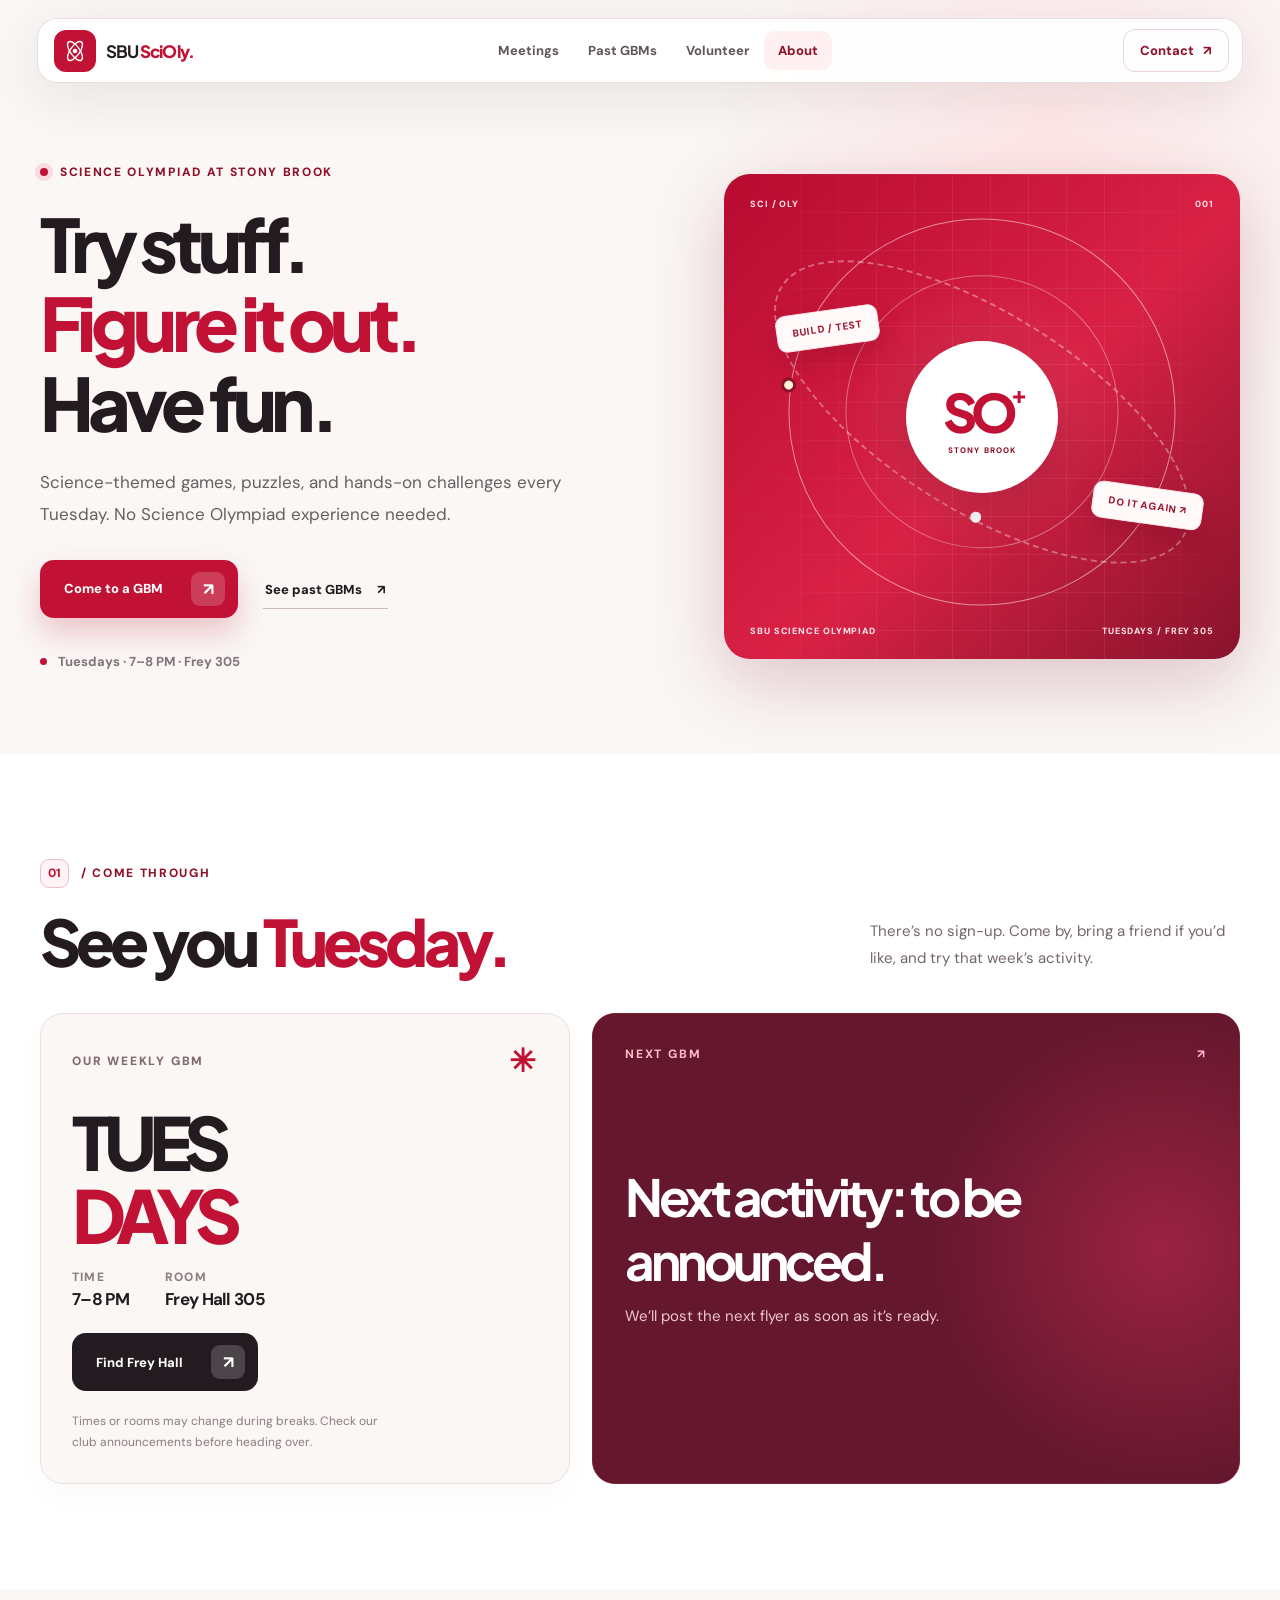
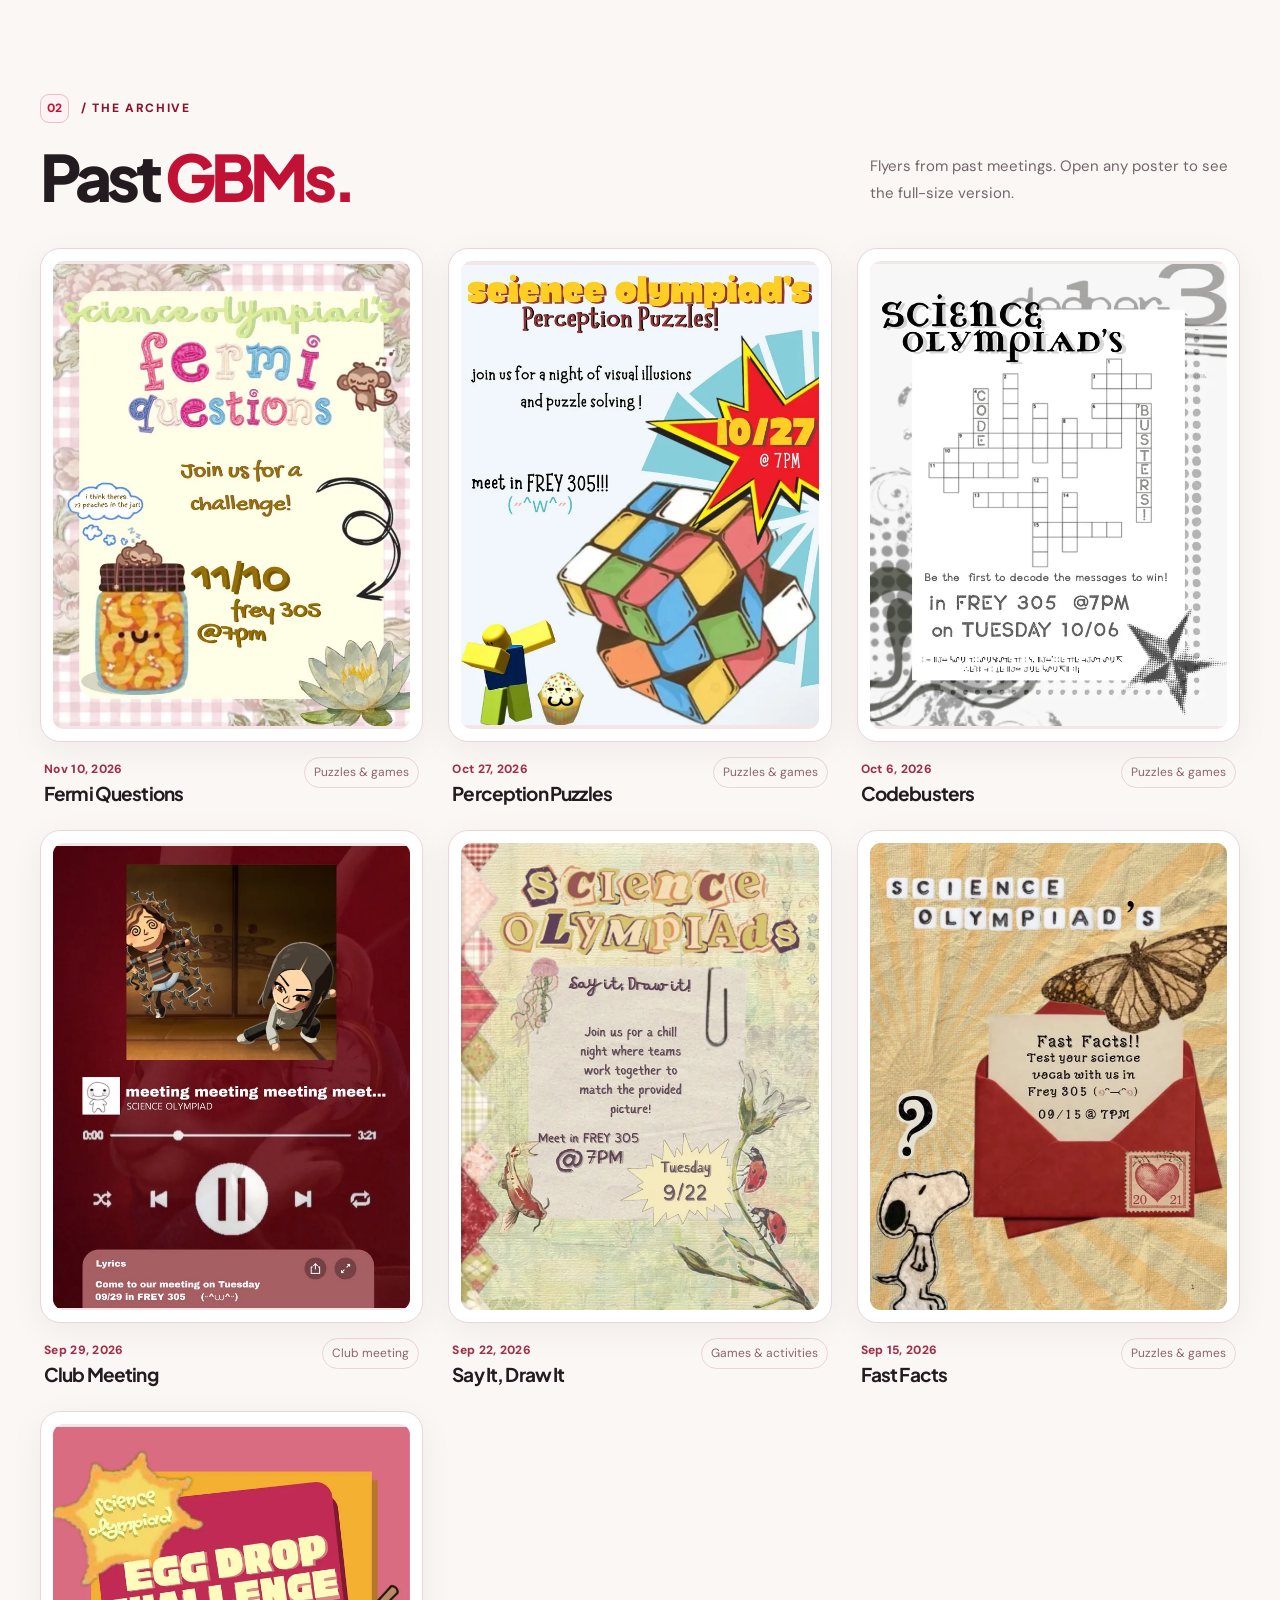
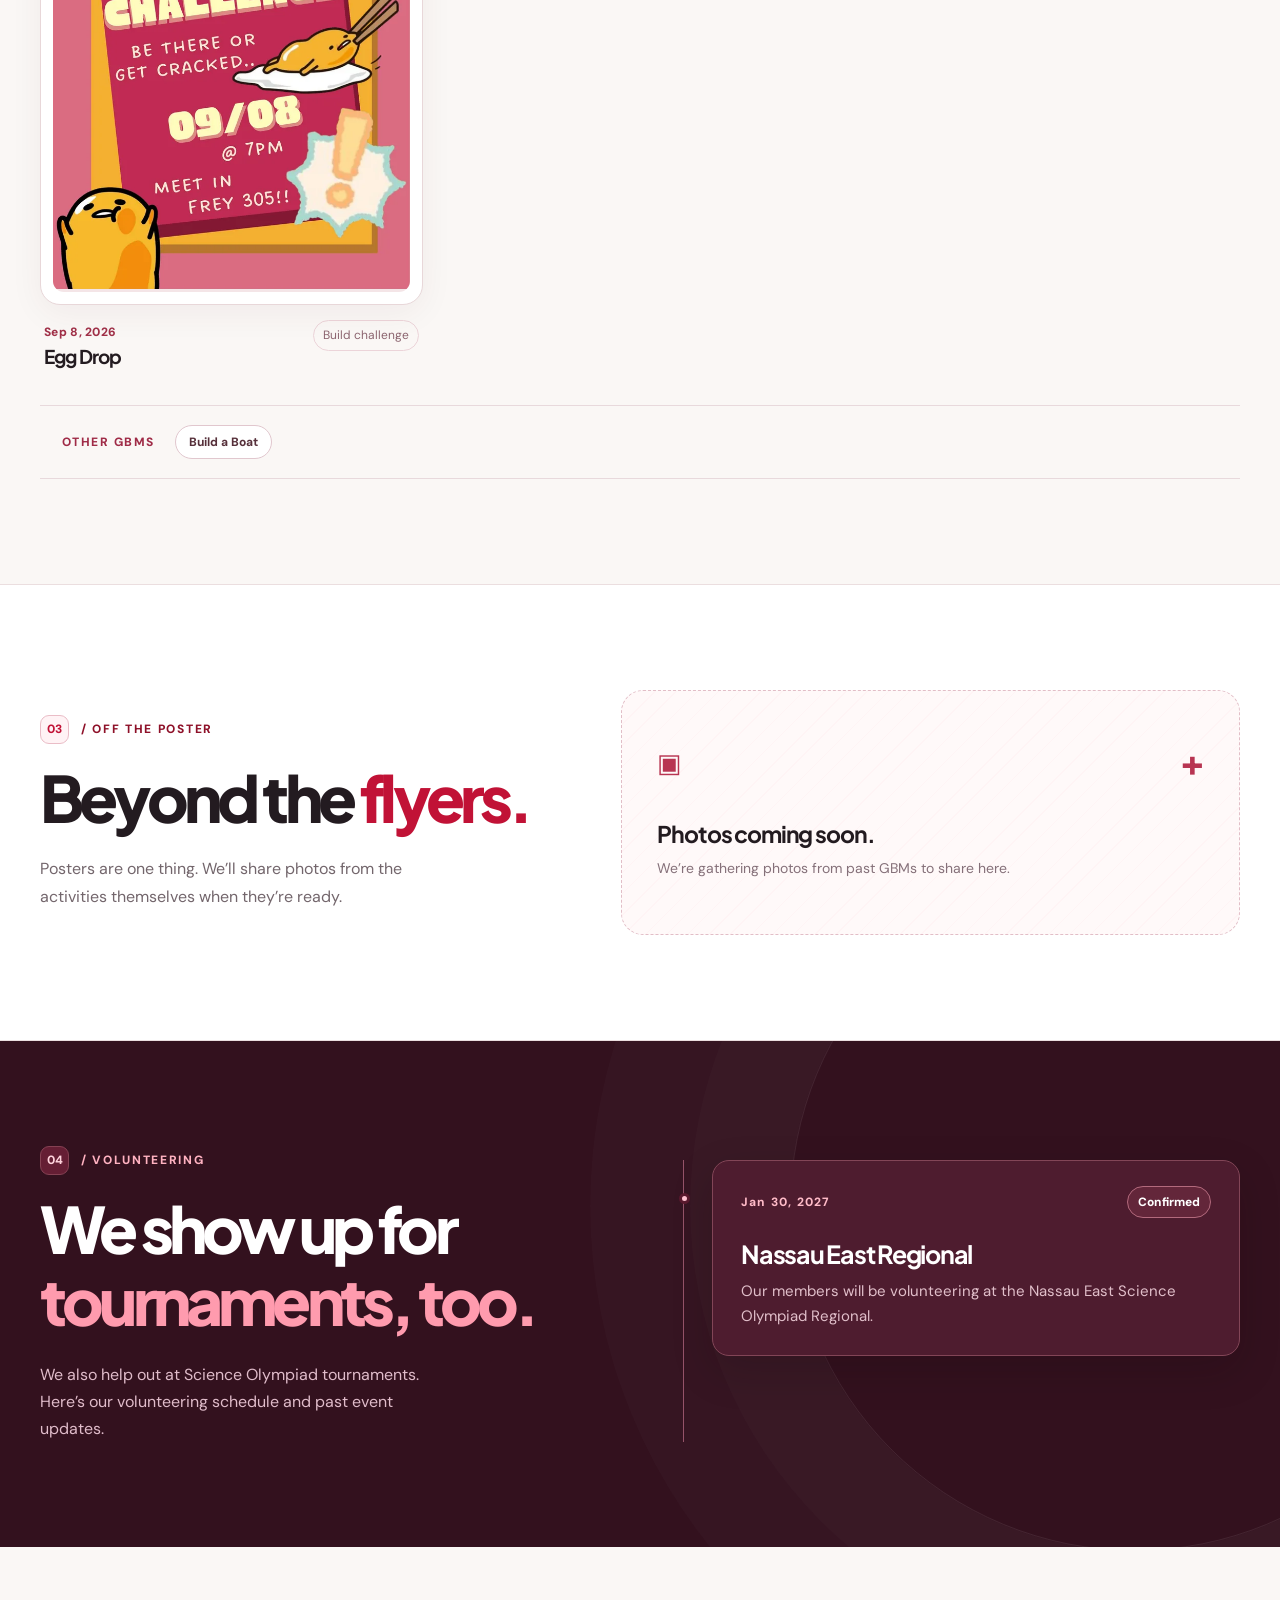
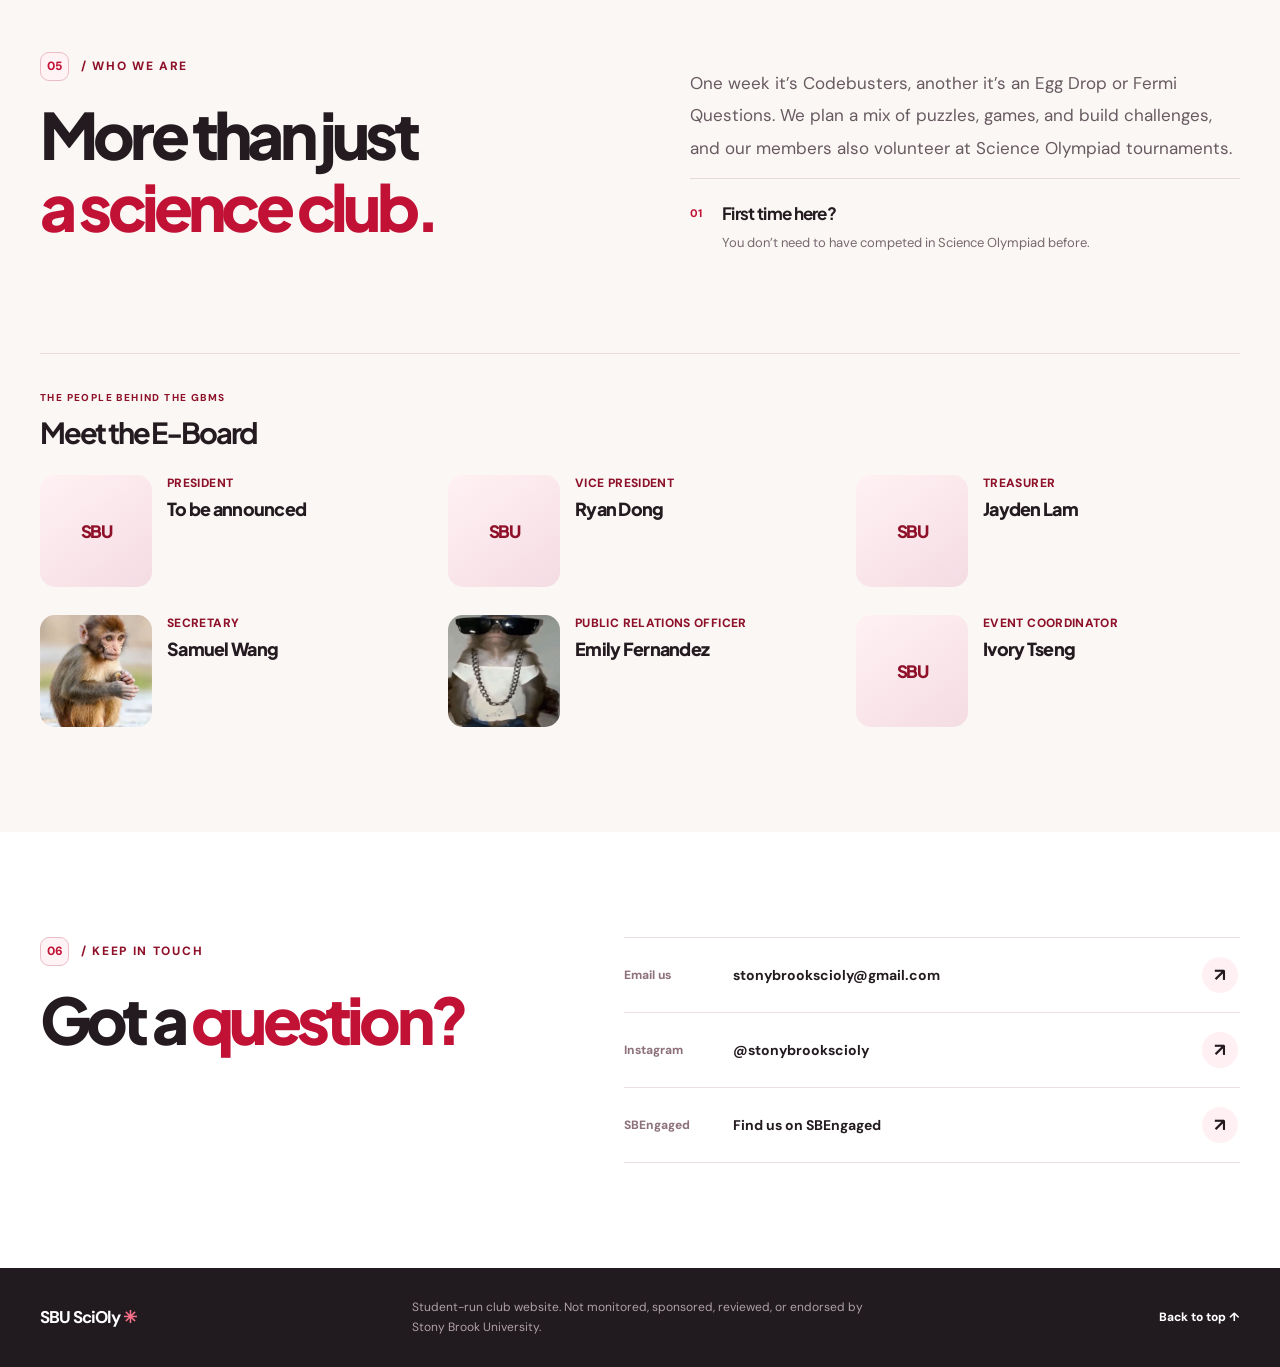
==== index.html @ e6e88574 "Improve SEO and clean up repository" ====
<!DOCTYPE html>

<html lang="en">
<head>
<meta charset="utf-8"/>
<meta content="width=device-width, initial-scale=1" name="viewport"/>
<meta content="#c11236" name="theme-color"/>
<meta content="SBU SciOly is a student-run science club at Stony Brook University. GBMs every Tuesday, 7–8 PM in Frey Hall 305. Just show up." name="description"/>
<title>SBU SciOly | Science Olympiad at Stony Brook</title>
<link rel="canonical" href="https://sbuscioly.club/">
<meta content="website" property="og:type"/>
<meta content="SBU SciOly" property="og:site_name"/>
<meta content="SBU SciOly | Science Olympiad at Stony Brook" property="og:title"/>
<meta content="Science-themed GBMs every Tuesday, 7–8 PM in Frey Hall 305. No sign-up needed—just stop by." property="og:description"/>
<meta content="http://sbuscioly.club/" property="og:url"/>
<meta content="http://sbuscioly.club/assets/social-preview.png" property="og:image"/>
<meta content="1200" property="og:image:width"/>
<meta content="630" property="og:image:height"/>
<meta content="SBU SciOly: Tuesdays, 7–8 PM, Frey Hall 305" property="og:image:alt"/>
<meta content="summary_large_image" name="twitter:card"/>
<meta content="SBU SciOly | Stony Brook Science Olympiad" name="twitter:title"/>
<meta content="GBMs every Tuesday, 7–8 PM in Frey Hall 305." name="twitter:description"/>
<meta content="https://sbuscioly.club/assets/social-preview.png" name="twitter:image"/>
<link href="./assets/favicon.svg" rel="icon" type="image/svg+xml"/>
<link href="./assets/favicon-32.png" rel="icon" sizes="32x32" type="image/png"/>
<link href="./assets/apple-touch-icon.png" rel="apple-touch-icon"/>
<link href="https://fonts.googleapis.com" rel="preconnect"/>
<link crossorigin="" href="https://fonts.gstatic.com" rel="preconnect"/>
<link href="https://fonts.googleapis.com/css2?family=DM+Sans:wght@400;500;600;700;800&amp;family=Plus+Jakarta+Sans:wght@400;500;600;700;800&amp;display=swap" rel="stylesheet"/>
<link href="./styles.css" rel="stylesheet"/>
<script defer="" src="./data/site.js"></script>
<script defer="" src="./data/events.js"></script>
<script defer="" src="./data/volunteering.js"></script>
<script defer="" src="./data/officers.js"></script>
<script defer="" src="./data/photos.js"></script>
<script defer="" src="./script.js"></script>
</head>
<body>
<a class="skip-link" href="#main">Skip to content</a>
<div aria-hidden="true" class="scroll-progress" id="scrollProgress"></div>
<header class="nav-shell" id="siteHeader">
<a aria-label="SBU SciOly, back to top" class="brand" href="#top">
<span aria-hidden="true" class="brand-mark"><svg fill="none" viewbox="0 0 48 48"><ellipse cx="24" cy="24" rx="19" ry="8.1" stroke="currentColor" stroke-width="2.3" transform="rotate(55 24 24)"></ellipse><ellipse cx="24" cy="24" rx="19" ry="8.1" stroke="currentColor" stroke-width="2.3" transform="rotate(-55 24 24)"></ellipse><circle cx="24" cy="24" fill="currentColor" r="4"></circle></svg></span>
<span class="brand-name">SBU <strong>SciOly.</strong></span>
</a>
<nav aria-label="Main navigation" class="nav-links">
<a data-nav="meet" href="#meet">Meetings</a>
<a data-nav="posters" href="#posters">Past GBMs</a>
<a data-nav="volunteer" href="#volunteer">Volunteer</a>
<a data-nav="about" href="#about">About</a>
</nav>
<a class="nav-contact" href="#contact">Contact <span aria-hidden="true">↗</span></a>
<button aria-controls="mobileNav" aria-expanded="false" aria-label="Open navigation" class="mobile-toggle" id="mobileToggle" type="button"><span></span><span></span></button>
</header>
<nav aria-label="Mobile navigation" class="mobile-nav" hidden="" id="mobileNav">
<a href="#meet">Meetings</a><a href="#posters">Past GBMs</a><a href="#volunteer">Volunteer</a><a href="#about">About</a><a href="#contact">Contact</a>
</nav>
<main id="main">
<section class="hero" id="top">
<div class="container hero-grid">
<div class="hero-copy" data-reveal="">
<div class="eyebrow"><span aria-hidden="true" class="status-pip"></span> SCIENCE OLYMPIAD AT STONY BROOK</div>
<h1>Try stuff.<br/><span>Figure it out.</span><br/>Have fun.</h1>
<p class="hero-lede">Science-themed games, puzzles, and hands-on challenges every Tuesday. No Science Olympiad experience needed.</p>
<div class="hero-actions">
<a class="button button-primary" href="#meet"><span>Come to a GBM</span><span aria-hidden="true" class="button-icon">↗</span></a>
<a class="text-link" href="#posters">See past GBMs <span aria-hidden="true">↗</span></a>
</div>
<div class="hero-meta"><span aria-hidden="true" class="meta-dot"></span> Tuesdays · 7–8 PM · Frey 305</div>
</div>
<div aria-hidden="true" class="hero-art" id="heroArt">
<div class="art-grid"></div><span class="art-corner art-corner-top">SCI / OLY <b>001</b></span>
<div class="orbital orbital-a"></div><div class="orbital orbital-b"></div><div class="orbital orbital-c"></div>
<div class="art-core"><span>SO<span class="art-core-plus">+</span></span><small>STONY BROOK</small></div>
<span class="art-float art-float-a">BUILD / TEST</span><span class="art-float art-float-b">DO IT AGAIN ↗</span>
<span class="art-corner art-corner-bottom">SBU SCIENCE OLYMPIAD <b>TUESDAYS / FREY 305</b></span>
</div>
</div>
</section>
<section class="meeting-section section" id="meet">
<div class="container">
<div class="section-heading split-heading" data-reveal="">
<div><p class="kicker"><span>01</span> / COME THROUGH</p><h2>See you <em>Tuesday.</em></h2></div>
<p>There’s no sign-up. Come by, bring a friend if you’d like, and try that week’s activity.</p>
</div>
<div class="meeting-grid">
<div class="weekly-card spotlight" data-reveal="">
<div class="card-topline"><span>OUR WEEKLY GBM</span><span aria-hidden="true" class="asterisk">✳</span></div>
<div class="weekly-big">TUES<span>DAYS</span></div>
<div class="weekly-details"><div><small>TIME</small><strong>7–8 PM</strong></div><div><small>ROOM</small><strong>Frey Hall 305</strong></div></div>
<a class="button button-dark" href="https://www.google.com/maps/search/?api=1&amp;query=Frey+Hall+Stony+Brook+University" rel="noopener noreferrer" target="_blank">Find Frey Hall <span aria-hidden="true" class="button-icon">↗</span></a>
<p class="micro-note">Times or rooms may change during breaks. Check our club announcements before heading over.</p>
</div>
<div aria-live="polite" class="next-event spotlight" data-reveal="" id="nextEvent">
<div class="next-pending"><div class="card-topline"><span>NEXT GBM</span><span>↗</span></div><h3>Details coming soon.</h3><p>We meet Tuesdays, 7–8 PM in Frey 305. Watch for the next activity announcement.</p></div>
</div>
</div>
</div>
</section>
<section class="gallery-section section" id="posters">
<div class="container">
<div class="section-heading split-heading" data-reveal="">
<div><p class="kicker"><span>02</span> / THE ARCHIVE</p><h2>Past <em>GBMs.</em></h2></div>
<p>Flyers from past meetings. Open any poster to see the full-size version.</p>
</div>
<div aria-live="polite" class="poster-grid" id="galleryGrid"></div>
<div class="other-events" data-reveal="" id="otherEvents"></div>
</div>
</section>
<section class="photos-section section" id="photos">
<div class="container photo-grid">
<div data-reveal=""><p class="kicker"><span>03</span> / OFF THE POSTER</p><h2>Beyond the <em>flyers.</em></h2><p class="sub-copy">Posters are one thing. We’ll share photos from the activities themselves when they’re ready.</p></div>
<div class="photo-preview" data-reveal="" id="photoHighlights"><div class="photo-decor"><span>▣</span><span class="photo-cross">+</span></div><strong>Photos coming soon.</strong><p>We’re gathering photos from past GBMs to share here.</p></div>
</div>
</section>
<section class="volunteer-section section" id="volunteer">
<div class="container volunteer-layout">
<div data-reveal=""><p class="kicker kicker-light"><span>04</span> / VOLUNTEERING</p><h2>We show up for<br/><em>tournaments, too.</em></h2><p class="volunteer-copy">We also help out at Science Olympiad tournaments. Here’s our volunteering schedule and past event updates.</p></div>
<div class="volunteer-timeline" data-reveal="" id="volunteerTimeline"></div>
</div>
</section>
<section class="about-section section" id="about">
<div class="container about-layout">
<div data-reveal=""><p class="kicker"><span>05</span> / WHO WE ARE</p><h2>More than just<br/><em>a science club.</em></h2></div>
<div class="about-body" data-reveal="">
<p>One week it’s Codebusters, another it’s an Egg Drop or Fermi Questions. We plan a mix of puzzles, games, and build challenges, and our members also volunteer at Science Olympiad tournaments.</p>
<div class="about-detail"><span>01</span><div><strong>First time here?</strong><p>You don’t need to have competed in Science Olympiad before.</p></div></div>

</div>
</div>
<div class="container eboard-wrap" data-reveal="">
<div class="eboard-head"><div><p class="kicker">THE PEOPLE BEHIND THE GBMS</p><h3>Meet the E-Board</h3></div><span class="coming-pill">Coming soon</span></div>
<div class="officer-grid" id="officerGrid"><div class="eboard-empty"><span aria-hidden="true">✳</span><p>We'll add our current officers here when details are ready.</p></div></div>
</div>
</section>
<section class="contact-section section" id="contact">
<div class="container contact-layout">
<div data-reveal=""><p class="kicker"><span>06</span> / KEEP IN TOUCH</p><h2>Got a <em>question?</em></h2></div>
<div class="contact-links" data-reveal="">
<a class="contact-link" href="mailto:stonybrookscioly@gmail.com"><span>Email us</span><strong>stonybrookscioly@gmail.com</strong><b aria-hidden="true">↗</b></a>
<a class="contact-link" href="https://www.instagram.com/stonybrookscioly/" rel="noopener noreferrer" target="_blank"><span>Instagram</span><strong>@stonybrookscioly</strong><b aria-hidden="true">↗</b></a>
<a class="contact-link" href="https://sbengaged.stonybrook.edu/club_signup" id="sbengagedLink" rel="noopener noreferrer" target="_blank"><span>SBEngaged</span><strong id="sbengagedLabel">Browse the campus club directory</strong><b aria-hidden="true">↗</b></a>
</div>
</div>
</section>
</main>
<footer class="footer"><div class="container footer-inner"><strong>SBU SciOly <span aria-hidden="true">✳</span></strong><p>Student-run club website. Not monitored, sponsored, reviewed, or endorsed by Stony Brook University.</p><a href="#top">Back to top ↑</a></div></footer>
<dialog aria-label="Full-size GBM poster" class="poster-dialog" id="posterDialog">
<div class="dialog-bar"><div><span>GBM POSTER</span><h3 id="dialogTitle"></h3><small id="dialogDate"></small></div><button aria-label="Close poster" class="dialog-close" id="dialogClose" type="button">✕</button></div>
<div class="dialog-image-wrap"><img alt="" id="dialogImage"/></div>
<div class="dialog-bottom"><span id="dialogIndex"></span><div><button id="dialogPrev" type="button">← Prev</button><button id="dialogNext" type="button">Next →</button></div></div>
</dialog>
</body>
</html>
---- styles.css ----
:root {
  --red: #c11236;
  --red-dark: #8e1129;
  --red-faint: #fff0f1;
  --ink: #231b20;
  --muted: #73666c;
  --paper: #faf7f5;
  --surface: #fff;
  --line: #ebdedf;
  --shadow: 0 25px 80px rgba(70,17,31,.095);
  --ease: cubic-bezier(.22,.7,.2,1);
}

*,*::before,*::after {
  box-sizing: border-box;
}

html {
  scroll-behavior: smooth;
  scroll-padding-top: 110px;
}

body {
  margin: 0;
  color: var(--ink);
  background: var(--paper);
  font-family: "DM Sans",Arial,sans-serif;
  -webkit-font-smoothing: antialiased;
}

body.locked {
  overflow: hidden;
}

a {
  color: inherit;
  text-decoration: none;
}

button {
  font: inherit;
  cursor: pointer;
}

button:disabled {
  cursor: default;
  opacity: .4;
}

img {
  max-width: 100%;
  display: block;
}

svg {
  display: block;
  width: 100%;
  height: 100%;
}

p,h1,h2,h3 {
  margin: 0;
}

p {
  line-height: 1.7;
}

a:focus-visible,button:focus-visible {
  outline: 3px solid #b41439;
  outline-offset: 4px;
}

::selection {
  background: #ffd8df;
  color: #741027;
}

.container {
  width: min(1200px,calc(100% - 68px));
  margin: 0 auto;
}

.section {
  padding: 105px 0;
}

.skip-link {
  position: fixed;
  z-index: 1000;
  top: -80px;
  left: 20px;
  background: #fff;
  border: 2px solid var(--red);
  padding: 10px 16px;
}

.skip-link:focus {
  top: 8px;
}

.scroll-progress {
  position: fixed;
  z-index: 300;
  top: 0;
  left: 0;
  height: 3px;
  background: var(--red);
  width: 0;
  pointer-events: none;
}

/* Floating navigation: adapted to a small static site from the floating-dock pattern. */

.nav-shell {
  position: fixed;
  z-index: 100;
  top: 18px;
  left: 50%;
  transform: translateX(-50%);
  width: min(1206px,calc(100% - 38px));
  display: flex;
  align-items: center;
  gap: 22px;
  padding: 10px 13px 10px 16px;
  background: rgba(255,255,255,.92);
  border: 1px solid rgba(170,135,144,.27);
  border-radius: 20px;
  box-shadow: 0 14px 55px rgba(35,17,23,.09);
  backdrop-filter: blur(18px);
  -webkit-backdrop-filter: blur(18px);
  transition: box-shadow .2s,top .2s;
}

.nav-shell.is-scrolled {
  top: 10px;
  box-shadow: 0 16px 55px rgba(35,17,23,.15);
}

.brand {
  display: flex;
  align-items: center;
  gap: 10px;
  white-space: nowrap;
}

.brand-mark {
  width: 42px;
  height: 42px;
  display: grid;
  place-items: center;
  background: var(--red);
  color: white;
  border-radius: 12px;
  padding: 7px;
}

.brand-name {
  font-family: "Plus Jakarta Sans",sans-serif;
  font-size: 17px;
  letter-spacing: -.055em;
  font-weight: 700;
}

.brand-name strong {
  font-weight: 800;
  color: var(--red);
}

.nav-links {
  display: flex;
  align-items: center;
  justify-content: center;
  gap: 1px;
  margin: auto;
}

.nav-links a {
  font-size: 13px;
  font-weight: 750;
  padding: 11px 14px;
  border-radius: 11px;
  color: #60565a;
  transition: background .2s,color .2s;
}

.nav-links a:hover,.nav-links a.active {
  background: #fff0f2;
  color: var(--red-dark);
}

.nav-contact {
  display: inline-flex;
  gap: 20px;
  align-items: center;
  padding: 12px 16px;
  background: var(--ink);
  color: white;
  border-radius: 12px;
  font-size: 13px;
  font-weight: 800;
  transition: background .2s,transform .2s;
}

.nav-contact:hover {
  background: var(--red-dark);
  transform: translateY(-2px);
}

.mobile-toggle {
  display: none;
  width: 42px;
  height: 42px;
  justify-content: center;
  align-items: center;
  flex-direction: column;
  gap: 6px;
  border: 1px solid var(--line);
  background: white;
  border-radius: 12px;
}

.mobile-toggle span {
  width: 19px;
  height: 2px;
  background: #33232a;
  border-radius: 2px;
  transition: transform .2s;
}

.mobile-toggle[aria-expanded=true] span:first-child {
  transform: translateY(4px) rotate(45deg);
}

.mobile-toggle[aria-expanded=true] span:last-child {
  transform: translateY(-4px) rotate(-45deg);
}

.mobile-nav {
  position: fixed;
  z-index: 99;
  top: 82px;
  left: 19px;
  right: 19px;
  background: white;
  border-radius: 18px;
  border: 1px solid var(--line);
  padding: 12px;
  box-shadow: var(--shadow);
}

.mobile-nav a {
  display: block;
  padding: 13px 15px;
  border-radius: 10px;
  font-size: 14px;
  font-weight: 750;
}

.mobile-nav a:hover {
  background: var(--red-faint);
  color: var(--red-dark);
}

[hidden] {
  display: none !important;
}

/* Button language: one primary, one dark utility, small text secondary. */

.button {
  position: relative;
  isolation: isolate;
  display: inline-flex;
  align-items: center;
  justify-content: space-between;
  gap: 28px;
  min-height: 56px;
  padding: 11px 12px 11px 23px;
  border-radius: 14px;
  border: 1px solid transparent;
  font-size: 13px;
  font-weight: 800;
  white-space: nowrap;
  overflow: hidden;
  transition: transform .22s var(--ease),box-shadow .22s,background .22s;
}

.button::before {
  content: "";
  position: absolute;
  z-index: -1;
  left: -70%;
  top: -220%;
  width: 50%;
  height: 400%;
  background: rgba(255,255,255,.18);
  transform: rotate(28deg);
  transition: left .5s var(--ease);
}

.button:hover::before {
  left: 130%;
}

.button:hover {
  transform: translateY(-3px);
}

.button-primary {
  background: var(--red);
  color: white;
  box-shadow: 0 15px 30px rgba(193,18,54,.22);
}

.button-primary:hover {
  background: var(--red-dark);
  box-shadow: 0 19px 34px rgba(193,18,54,.3);
}

.button-dark {
  background: var(--ink);
  color: white;
}

.button-dark:hover {
  background: var(--red-dark);
}

.button-icon {
  display: grid;
  place-items: center;
  width: 34px;
  height: 34px;
  border-radius: 9px;
  background: rgba(255,255,255,.18);
  font-size: 17px;
  transition: transform .22s;
}

.button:hover .button-icon {
  transform: rotate(45deg);
}

.text-link {
  font-weight: 800;
  color: var(--ink);
  font-size: 13px;
  border-bottom: 1px solid #cdbbc0;
  padding: 12px 2px 10px;
  transition: border .2s,color .2s;
}

.text-link:hover {
  color: var(--red);
  border-color: var(--red);
}

.text-link span {
  margin-left: 12px;
}

/* Hero, soft editorial cream and crimson geometry. */

.hero {
  padding: 164px 0 84px;
  background: radial-gradient(circle at 82% 18%,#ffe7e9 0%,transparent 28%),var(--paper);
  overflow: hidden;
}

.hero-grid {
  display: grid;
  grid-template-columns: 1.09fr .91fr;
  align-items: center;
  gap: 66px;
}

.eyebrow,.kicker {
  font-size: 12px;
  letter-spacing: .14em;
  font-weight: 800;
  color: var(--red-dark);
  display: flex;
  align-items: center;
  gap: 12px;
}

.status-pip {
  width: 8px;
  height: 8px;
  border-radius: 50%;
  background: var(--red);
  box-shadow: 0 0 0 5px #f8dce1;
}

.hero h1,h2,h3 {
  font-family: "Plus Jakarta Sans",sans-serif;
  letter-spacing: -.075em;
}

.hero h1 {
  font-size: clamp(52px,5.75vw,87px);
  line-height: 1.08;
  font-weight: 800;
  margin: 24px 0 25px;
}

.hero h1>span {
  color: var(--red);
}

.hero-lede {
  font-size: 17px;
  max-width: 535px;
  line-height: 1.84;
  color: #675e62;
}

.hero-actions {
  display: flex;
  align-items: center;
  gap: 25px;
  margin: 30px 0 35px;
}

.hero-meta {
  display: flex;
  align-items: center;
  gap: 11px;
  color: #82737a;
  font-size: 13px;
  font-weight: 700;
}

.meta-dot {
  width: 7px;
  height: 7px;
  background: #c11236;
  border-radius: 50%;
}

.hero-art {
  height: 485px;
  position: relative;
  isolation: isolate;
  overflow: hidden;
  border-radius: 26px;
  background: linear-gradient(135deg,#b70b30 0%,#d92145 54%,#88132b 100%);
  box-shadow: 0 22px 75px rgba(127,10,36,.22);
  transform: translateZ(0);
}

.hero-art:before {
  content: "";
  position: absolute;
  inset: 0;
  opacity: .4;
  background: radial-gradient(circle at var(--mx,50%) var(--my,50%),rgba(255,255,255,.25),transparent 39%);
  pointer-events: none;
}

.art-grid {
  position: absolute;
  inset: 0;
  background: linear-gradient(rgba(255,255,255,.11) 1px,transparent 1px),linear-gradient(90deg,rgba(255,255,255,.11) 1px,transparent 1px);
  background-size: 38px 38px;
  mask-image: linear-gradient(90deg,transparent,#000 32%,#000 75%,transparent);
  opacity: .62;
}

.orbital {
  position: absolute;
  top: 49%;
  left: 50%;
  width: 75%;
  aspect-ratio: 1;
  border: 1px solid rgba(255,255,255,.5);
  border-radius: 50%;
  transform: translate(-50%,-50%) rotate(-30deg);
  animation: orbit 35s linear infinite;
}

.orbital-a:before,.orbital-b:after {
  content: "";
  position: absolute;
  left: 8%;
  top: 17%;
  width: 15px;
  height: 15px;
  background: #fff4d5;
  border: 3px solid var(--red-dark);
  border-radius: 50%;
}

.orbital-b {
  width: 53%;
  transform: translate(-50%,-50%) rotate(38deg);
  animation-duration: 25s;
  animation-direction: reverse;
  border-color: rgba(255,255,255,.35);
}

.orbital-b:after {
  top: 80%;
  left: 70%;
  width: 11px;
  height: 11px;
  background: white;
  border: 0;
}

.orbital-c {
  width: 92%;
  aspect-ratio: 1/.42;
  transform: translate(-50%,-50%) rotate(32deg);
  border: 2px dashed rgba(255,255,255,.35);
  animation: orbitFlat 24s linear infinite;
}

.art-core {
  position: absolute;
  left: 50%;
  top: 50%;
  transform: translate(-50%,-50%);
  width: 152px;
  height: 152px;
  background: white;
  border-radius: 50%;
  display: flex;
  flex-direction: column;
  align-items: center;
  justify-content: center;
  box-shadow: 0 18px 45px rgba(64,0,15,.21);
}

.art-core>span {
  font-size: 53px;
  letter-spacing: -.12em;
  font-family: "Plus Jakarta Sans",sans-serif;
  font-weight: 800;
  color: var(--red);
}

.art-core-plus {
  font-size: 24px;
  vertical-align: top;
}

.art-core small {
  font-size: 8px;
  color: var(--red-dark);
  font-weight: 800;
  letter-spacing: .13em;
}

.art-corner {
  position: absolute;
  left: 26px;
  right: 26px;
  display: flex;
  justify-content: space-between;
  z-index: 2;
  color: #ffe7ea;
  font-size: 9px;
  font-weight: 800;
  letter-spacing: .1em;
}

.art-corner-top {
  top: 24px;
}

.art-corner-bottom {
  bottom: 22px;
}

.art-corner b {
  font-weight: 700;
}

.art-float {
  position: absolute;
  z-index: 3;
  background: #fff9f9;
  border: 1px solid #ffe4ea;
  box-shadow: 0 12px 25px #5b07182e;
  color: #9c152d;
  border-radius: 10px;
  padding: 11px 15px;
  font-weight: 800;
  letter-spacing: .08em;
  font-size: 10px;
  transform: rotate(-8deg);
}

.art-float-a {
  left: 10%;
  top: 28%;
}

.art-float-b {
  right: 7%;
  bottom: 28%;
  transform: rotate(8deg);
}

/* Section systems */

.section-heading {
  margin-bottom: 36px;
}

.split-heading {
  display: flex;
  align-items: end;
  justify-content: space-between;
  gap: 45px;
}

.split-heading>p {
  max-width: 370px;
  color: var(--muted);
  font-size: 15px;
  line-height: 1.8;
  margin-bottom: 5px;
}

h2 {
  font-size: clamp(40px,5vw,66px);
  font-weight: 800;
  line-height: 1.13;
  margin-top: 17px;
}

h2 em {
  font-style: normal;
  color: var(--red);
}

.kicker>span {
  font-size: 12px;
  letter-spacing: 0;
  border: 1px solid #eabdc7;
  background: #fff3f5;
  color: var(--red);
  width: 29px;
  height: 29px;
  display: grid;
  place-items: center;
  border-radius: 9px;
}

.meeting-section {
  background: #fff;
}

.meeting-grid {
  display: grid;
  grid-template-columns: .9fr 1.1fr;
  gap: 22px;
  align-items: stretch;
}

.spotlight {
  position: relative;
  isolation: isolate;
  overflow: hidden;
}

.spotlight:before {
  content: "";
  position: absolute;
  inset: 0;
  z-index: -1;
  pointer-events: none;
  opacity: 0;
  background: radial-gradient(360px circle at var(--sx,50%) var(--sy,40%),rgba(193,18,54,.07),transparent 70%);
  transition: opacity .25s;
}

.spotlight:hover:before {
  opacity: 1;
}

.weekly-card {
  background: var(--paper);
  border: 1px solid var(--line);
  border-radius: 23px;
  padding: 31px;
  min-height: 456px;
  display: flex;
  flex-direction: column;
  box-shadow: 0 12px 30px rgba(59,24,30,.025);
}

.card-topline {
  display: flex;
  justify-content: space-between;
  align-items: center;
  font-size: 12px;
  font-weight: 800;
  color: #82666f;
  letter-spacing: .15em;
}

.asterisk {
  font-size: 32px;
  color: var(--red);
  line-height: 1;
}

.weekly-big {
  font-family: "Plus Jakarta Sans",sans-serif;
  font-size: clamp(52px,5.7vw,82px);
  font-weight: 800;
  letter-spacing: -.11em;
  line-height: 1;
  margin: 28px 0 18px;
}

.weekly-big span {
  display: block;
  color: var(--red);
}

.weekly-details {
  display: flex;
  flex-wrap: wrap;
  gap: 36px;
  margin-bottom: 23px;
}

.weekly-details div {
  display: flex;
  flex-direction: column;
  gap: 3px;
}

.weekly-details small {
  font-size: 12px;
  font-weight: 800;
  letter-spacing: .1em;
  color: #8b7d7f;
}

.weekly-details strong {
  font-size: 17px;
  letter-spacing: -.04em;
}

.weekly-card .button {
  align-self: flex-start;
}

.micro-note {
  font-size: 12px;
  color: #8a7b80;
  margin-top: auto;
  padding-top: 20px;
  max-width: 320px;
}

.next-event {
  border-radius: 23px;
  background: #51101f;
  color: #fff;
  overflow: hidden;
  min-height: 456px;
  display: grid;
  grid-template-columns: 1fr .81fr;
  border: 1px solid #7e2033;
}

.next-event .card-topline {
  color: #ffb9c7;
}

.next-copy {
  padding: 32px;
  display: flex;
  flex-direction: column;
}

.next-copy h3 {
  font-size: clamp(31px,3vw,43px);
  line-height: 1.13;
  margin: 48px 0 12px;
}

.next-copy p {
  font-size: 14px;
  color: #efc6cf;
  line-height: 1.75;
}

.next-date {
  font-size: 14px !important;
  font-weight: 800 !important;
  color: white !important;
}

.next-event .event-tag {
  display: inline-block;
  border-radius: 99px;
  background: #f9e4e9;
  color: #7d1830;
  font-size: 10px;
  font-weight: 800;
  padding: 8px 12px;
  align-self: flex-start;
  margin-top: auto;
}

.next-poster {
  position: relative;
  min-height: 456px;
  background: #4b1421;
  padding: 13px;
  display: flex;
  align-items: center;
  justify-content: center;
  overflow: hidden;
}

.next-poster:after {
  content: "";
  position: absolute;
  inset: 0;
  box-shadow: inset 0 0 0 1px rgba(255,255,255,.1);
  pointer-events: none;
}

.next-poster img {
  height: 100%;
  width: 100%;
  max-height: 430px;
  object-fit: contain;
  filter: drop-shadow(0 13px 27px rgba(0,0,0,.28));
  transition: transform .35s var(--ease);
}

.next-poster:hover img {
  transform: scale(1.035);
}

.next-pending {
  padding: 32px;
  grid-column: 1/-1;
  position: relative;
  overflow: hidden;
  background: radial-gradient(circle at 88% 50%,#9b2243 0%,transparent 39%),#64172d;
}

.next-pending h3 {
  font-size: clamp(32px,4vw,52px);
  margin: 102px 0 12px;
}

.next-pending p {
  color: #efc7d2;
  max-width: 480px;
  font-size: 15px;
}

/* Poster wall: an interactive-gallery pattern, deliberately original static JS. */

.gallery-section {
  background: var(--paper);
}

.poster-grid {
  display: grid;
  grid-template-columns: repeat(3,minmax(0,1fr));
  gap: 25px;
}

.poster-card {
  min-width: 0;
}

.poster-click {
  position: relative;
  display: block;
  width: 100%;
  aspect-ratio: 4/5.15;
  padding: 12px;
  background: #fff;
  border: 1px solid #e8d7d9;
  border-radius: 20px;
  box-shadow: 0 8px 34px rgba(72,23,36,.055);
  transition: transform .28s var(--ease),box-shadow .28s var(--ease),border-color .28s;
  overflow: hidden;
  text-align: left;
}

.poster-click:hover {
  transform: translateY(-7px);
  box-shadow: 0 25px 55px rgba(72,23,36,.16);
  border-color: #deaab4;
}

.poster-image-area {
  position: relative;
  display: grid;
  place-items: center;
  width: 100%;
  height: 100%;
  border-radius: 11px;
  background: #f4e5e7;
  overflow: hidden;
}

.poster-image-area img {
  height: 100%;
  width: 100%;
  object-fit: contain;
  transition: transform .38s var(--ease);
}

.poster-click:hover img {
  transform: scale(1.035);
}

.poster-cover-tint {
  position: absolute;
  inset: 0;
  background: linear-gradient(180deg,transparent 55%,rgba(38,8,17,.67));
  opacity: 0;
  transition: opacity .22s;
  pointer-events: none;
}

.poster-click:hover .poster-cover-tint {
  opacity: 1;
}

.poster-zoom {
  position: absolute;
  right: 19px;
  bottom: 19px;
  display: grid;
  place-items: center;
  width: 45px;
  height: 45px;
  color: var(--red-dark);
  background: white;
  border-radius: 50%;
  box-shadow: 0 10px 28px #22081452;
  transform: translateY(14px);
  opacity: 0;
  transition: transform .25s,opacity .25s;
  font-size: 24px;
}

.poster-click:hover .poster-zoom,.poster-click:focus-visible .poster-zoom {
  transform: translateY(0);
  opacity: 1;
}

.poster-info {
  display: flex;
  justify-content: space-between;
  align-items: start;
  gap: 12px;
  padding: 15px 4px 0;
}

.poster-info h3 {
  font-size: 19px;
  letter-spacing: -.045em;
  margin: 3px 0 0;
}

.poster-info small {
  font-size: 12px;
  font-weight: 800;
  color: #a03048;
  letter-spacing: .025em;
}

.poster-info>span {
  white-space: normal;
  font-size: 12px;
  border: 1px solid #ecd4d9;
  border-radius: 99px;
  padding: 6px 9px;
  color: #8c6570;
  line-height: 1.4;
  max-width: 50%;
  text-align: right;
}

.missing-poster {
  color: var(--red-dark);
  font-size: 16px;
  font-weight: 800;
  line-height: 1.4;
  padding: 25px;
  text-align: center;
}

.other-events {
  margin-top: 37px;
  display: flex;
  align-items: center;
  gap: 21px;
  padding: 19px 22px;
  border-block: 1px solid #e8d9dc;
}

.other-events .small-label {
  white-space: nowrap;
  color: #9f2b47;
  font-size: 12px;
  font-weight: 800;
  letter-spacing: .12em;
}

.event-chip {
  border: 1px solid #e1c7ce;
  border-radius: 99px;
  padding: 8px 13px;
  background: #fff;
  color: #57313b;
  font-size: 12px;
  font-weight: 750;
}

/* Photo highlights: section is intentional pending state, no invented images. */

.photos-section {
  background: #fff;
  border-block: 1px solid var(--line);
}

.photo-grid {
  display: grid;
  grid-template-columns: .9fr 1.1fr;
  gap: 75px;
  align-items: center;
}

.sub-copy {
  max-width: 375px;
  font-size: 16px;
  color: var(--muted);
  margin-top: 22px;
}

.photo-preview {
  display: flex;
  align-items: flex-start;
  justify-content: center;
  flex-direction: column;
  min-height: 245px;
  padding: 35px;
  border: 1px dashed #e2bec7;
  border-radius: 22px;
  background: repeating-linear-gradient(-45deg, #fff9f9 0px,#fff9f9 14px,#fff4f5 14px,#fff4f5 15px);
}

.photo-decor {
  display: flex;
  justify-content: space-between;
  align-items: center;
  width: 100%;
  margin-bottom: 36px;
  color: #b83552;
  font-size: 26px;
}

.photo-cross {
  font-weight: 800;
  font-size: 39px;
  line-height: 1;
}

.photo-preview strong {
  font-family: "Plus Jakarta Sans",sans-serif;
  font-size: 23px;
  letter-spacing: -.05em;
}

.photo-preview p {
  color: #857079;
  margin-top: 9px;
  max-width: 360px;
  font-size: 14px;
}

.photo-actual-grid {
  display: grid;
  grid-template-columns: repeat(2,minmax(0,1fr));
  gap: 13px;
}

.photo-actual-grid figure {
  margin: 0;
}

.photo-actual-grid img {
  aspect-ratio: 4/3;
  object-fit: cover;
  width: 100%;
  border-radius: 12px;
}

.photo-actual-grid figcaption {
  font-size: 12px;
  color: var(--muted);
  margin-top: 5px;
}

/* Volunteer timeline */

.volunteer-section {
  background: #33111e;
  color: #fff;
  position: relative;
  overflow: hidden;
}

.volunteer-section:before {
  content: "";
  position: absolute;
  right: -200px;
  top: -180px;
  width: 690px;
  height: 690px;
  border: 1px solid #ffffff15;
  border-radius: 50%;
  box-shadow: 0 0 0 100px #ffffff04,0 0 0 200px #ffffff04;
  pointer-events: none;
}

.volunteer-layout {
  display: grid;
  grid-template-columns: 1fr 1fr;
  gap: 86px;
  position: relative;
}

.volunteer-section h2 {
  color: #fff;
}

.volunteer-section h2 em {
  color: #ff9bae;
}

.kicker-light {
  color: #ffb2c1;
}

.kicker-light>span {
  background: #651e34;
  color: #ffd3dc;
  border-color: #854153;
}

.volunteer-copy {
  font-size: 16px;
  color: #e0bcca;
  max-width: 420px;
  margin-top: 24px;
}

.volunteer-timeline {
  border-left: 1px solid #955369;
  padding-left: 28px;
  margin-top: 14px;
}

.timeline-item {
  position: relative;
  margin-bottom: 31px;
  padding: 25px 28px;
  border: 1px solid #824557;
  border-radius: 17px;
  background: #4e1c2f;
  box-shadow: 0 15px 40px #10040a2b;
}

.timeline-item:last-child {
  margin-bottom: 0;
}

.timeline-item:before {
  content: "";
  position: absolute;
  width: 11px;
  height: 11px;
  background: #ffc1d0;
  border: 3px solid #58192d;
  border-radius: 50%;
  left: -34px;
  top: 32px;
}

.timeline-top {
  display: flex;
  align-items: center;
  gap: 15px;
  justify-content: space-between;
}

.timeline-top small {
  letter-spacing: .1em;
  color: #ffbbc8;
  font-size: 12px;
  font-weight: 800;
}

.timeline-status {
  font-size: 12px;
  font-weight: 800;
  padding: 7px 10px;
  border: 1px solid #b36a7d;
  border-radius: 99px;
  background: #63263a;
}

.timeline-item h3 {
  font-size: 25px;
  letter-spacing: -.05em;
  margin: 20px 0 9px;
}

.timeline-item p {
  font-size: 15px;
  color: #e1bfca;
}

.timeline-empty {
  color: #f0d6df;
  font-size: 14px;
}

/* About / officers */

.about-section {
  background: var(--paper);
}

.about-layout {
  display: grid;
  grid-template-columns: 1fr 1fr;
  gap: 100px;
}

.about-body>p {
  font-size: 17px;
  color: #675a61;
  line-height: 1.9;
  padding-top: 15px;
  padding-bottom: 14px;
}

.about-detail {
  display: flex;
  gap: 20px;
  padding: 23px 0;
  border-top: 1px solid #e8d7db;
}

.about-detail>span {
  font-size: 11px;
  font-weight: 800;
  color: var(--red);
  padding-top: 4px;
}

.about-detail strong {
  font-family: "Plus Jakarta Sans",sans-serif;
  font-size: 17px;
  letter-spacing: -.04em;
}

.about-detail p {
  color: #77686e;
  font-size: 13px;
  margin-top: 7px;
}

.eboard-wrap {
  margin-top: 76px;
  padding-top: 35px;
  border-top: 1px solid #eadbdf;
}

.eboard-head {
  display: flex;
  align-items: end;
  justify-content: space-between;
  gap: 25px;
}

.eboard-head .kicker {
  font-size: 10px;
}

.eboard-head h3 {
  font-size: 29px;
  margin-top: 8px;
}

.coming-pill {
  color: #a01d3e;
  background: #fae9ec;
  border: 1px solid #efccd5;
  border-radius: 99px;
  font-size: 12px;
  padding: 8px 12px;
  font-weight: 800;
}

.eboard-empty {
  display: flex;
  align-items: center;
  gap: 16px;
  background: #fff;
  border: 1px solid #eadbdd;
  border-radius: 17px;
  padding: 23px;
  margin-top: 22px;
  color: #79666d;
}

.eboard-empty span {
  font-size: 29px;
  color: var(--red);
}

.eboard-empty p {
  font-size: 13px;
}

/* Officer photos: same visual height, original aspect ratio, no inner frame.
   Centering the actual photo avoids empty bordered sidebars on portraits. */

.contact-section {
  background: white;
}

.contact-layout {
  display: grid;
  grid-template-columns: .9fr 1.1fr;
  gap: 80px;
}

.contact-links {
  border-top: 1px solid var(--line);
}

.contact-link {
  display: grid;
  grid-template-columns: 95px minmax(0,1fr) 38px;
  align-items: center;
  gap: 14px;
  padding: 19px 0;
  border-bottom: 1px solid var(--line);
  transition: color .2s;
}

.contact-link:hover {
  color: var(--red);
}

.contact-link>span {
  font-size: 12px;
  font-weight: 800;
  color: #8e727b;
}

.contact-link strong {
  font-size: 14px;
  overflow-wrap: anywhere;
}

.contact-link b {
  display: grid;
  place-items: center;
  width: 36px;
  height: 36px;
  background: #fff1f3;
  border-radius: 50%;
  font-size: 18px;
  transition: transform .25s;
}

.contact-link:hover b {
  transform: rotate(45deg);
}

.footer {
  background: #211a1f;
  color: #fff;
  padding: 29px 0;
}

.footer-inner {
  display: flex;
  align-items: center;
  justify-content: space-between;
  gap: 32px;
}

.footer-inner>strong {
  font-size: 17px;
  letter-spacing: -.06em;
  white-space: nowrap;
}

.footer-inner>strong span {
  color: #fa708a;
}

.footer-inner p {
  font-size: 12px;
  color: #afa1a5;
  max-width: 470px;
}

.footer-inner a {
  font-size: 12px;
  font-weight: 800;
  white-space: nowrap;
}

.footer-inner a:hover {
  color: #ffb4c6;
}

/* Accessible poster lightbox */

.poster-dialog {
  width: min(830px,calc(100vw - 24px));
  max-height: 93vh;
  padding: 0;
  border: 1px solid #e5c4cb;
  border-radius: 21px;
  background: white;
  box-shadow: 0 40px 130px #210911a6;
  overflow: hidden;
}

.poster-dialog::backdrop {
  background: rgba(20,4,12,.83);
  backdrop-filter: blur(8px);
}

.dialog-bar,.dialog-bottom {
  padding: 15px 20px;
  display: flex;
  justify-content: space-between;
  align-items: center;
  gap: 18px;
}

.dialog-bar>div {
  min-width: 0;
}

.dialog-bar span {
  color: var(--red);
  font-size: 12px;
  font-weight: 800;
  letter-spacing: .12em;
}

.dialog-bar h3 {
  font-size: 20px;
  letter-spacing: -.05em;
  margin: 2px 0;
}

.dialog-bar small {
  font-size: 12px;
  color: var(--muted);
}

.dialog-close {
  width: 40px;
  height: 40px;
  border: 0;
  border-radius: 11px;
  background: #fceef1;
  color: var(--red);
  font-size: 17px;
}

.dialog-close:hover {
  background: #f5dce2;
}

.dialog-image-wrap {
  background: #f7eff1;
  display: flex;
  align-items: center;
  justify-content: center;
  min-height: 145px;
  max-height: 65vh;
  padding: 12px;
}

.dialog-image-wrap img {
  width: auto;
  height: auto;
  max-height: 62vh;
  max-width: 100%;
  object-fit: contain;
}

.dialog-bottom {
  border-top: 1px solid var(--line);
}

.dialog-bottom span {
  font-size: 11px;
  color: #78636b;
  font-weight: 800;
}

.dialog-bottom>div {
  display: flex;
  gap: 7px;
}

.dialog-bottom button {
  background: white;
  border: 1px solid var(--line);
  border-radius: 11px;
  padding: 10px 13px;
  font-size: 12px;
  font-weight: 800;
}

.dialog-bottom button:hover {
  background: var(--red);
  border-color: var(--red);
  color: white;
}

@keyframes orbit {
  to {
    transform: translate(-50%,-50%) rotate(330deg);
  }
}

@keyframes orbitFlat {
  to {
    transform: translate(-50%,-50%) rotate(392deg);
  }
}

@media (min-width:801px) {
  html.reveal-ready [data-reveal] {
    opacity: 1;
    transform: none;
    transition: transform .5s var(--ease);
  }

  html.reveal-ready [data-reveal].visible {
    transform: none;
  }
}

@media (max-width:1100px) {
  .nav-links a {
    padding: 11px 8px;
    font-size: 13px;
  }

  .hero-grid {
    gap: 35px;
  }

  .hero h1 {
    font-size: clamp(52px,5.6vw,76px);
  }

  .hero-art {
    height: 440px;
  }

  .art-core {
    width: 130px;
    height: 130px;
  }

  .weekly-big {
    font-size: 64px;
  }

  .about-layout,.volunteer-layout {
    gap: 60px;
  }
}

@media (max-width:900px) {
  .nav-links,.nav-contact {
    display: none;
  }

  .mobile-toggle {
    display: flex;
    margin-left: auto;
  }

  .container {
    width: calc(100% - 48px);
  }

  .hero-grid {
    grid-template-columns: 1.1fr .9fr;
    gap: 25px;
  }

  .hero h1 {
    font-size: clamp(49px,6.3vw,62px);
  }

  .hero-art {
    height: 395px;
  }

  .art-float {
    font-size: 8px;
  }

  .next-event {
    grid-template-columns: 1fr .75fr;
  }

  .meeting-grid {
    gap: 15px;
  }

  .weekly-card,.next-copy {
    padding: 24px;
  }

  .weekly-big {
    font-size: 56px;
  }

  .next-copy h3 {
    margin-top: 50px;
    font-size: 30px;
  }

  .volunteer-layout {
    gap: 42px;
  }
}

@media (max-width:720px) {
  .container {
    width: calc(100% - 36px);
  }

  .section {
    padding: 77px 0;
  }

  .nav-shell {
    top: 10px;
    width: calc(100% - 24px);
    padding: 8px 9px 8px 11px;
    border-radius: 16px;
  }

  .brand-mark {
    width: 38px;
    height: 38px;
  }

  .brand-name {
    font-size: 15px;
  }

  .mobile-nav {
    top: 73px;
    left: 12px;
    right: 12px;
  }

  .hero {
    padding-top: 118px;
    padding-bottom: 68px;
  }

  .hero-grid {
    display: flex;
    flex-direction: column;
    gap: 30px;
  }

  .hero-copy {
    width: 100%;
  }

  .hero h1 {
    font-size: clamp(46px,10.25vw,74px);
    margin: 23px 0 19px;
  }

  .hero-lede {
    font-size: 15px;
  }

  .hero-art {
    width: 100%;
    height: 330px;
  }

  .art-core {
    width: 110px;
    height: 110px;
  }

  .art-core>span {
    font-size: 39px;
  }

  .art-corner {
    left: 18px;
    right: 18px;
  }

  .art-float-a {
    top: 25%;
  }

  .art-float-b {
    bottom: 24%;
  }

  .split-heading {
    flex-direction: column;
    align-items: start;
    gap: 12px;
  }

  .split-heading>p {
    max-width: 550px;
    margin: 0;
  }

  .meeting-grid {
    grid-template-columns: 1fr;
  }

  .weekly-card {
    min-height: 375px;
  }

  .weekly-big {
    font-size: clamp(58px,11vw,82px);
  }

  .next-event {
    min-height: 345px;
  }

  .next-poster {
    min-height: 345px;
  }

  .next-poster img {
    max-height: 325px;
  }

  .next-copy h3 {
    margin-top: 42px;
  }

  .poster-grid {
    grid-template-columns: repeat(2,minmax(0,1fr));
    gap: 20px 14px;
  }

  .poster-click {
    border-radius: 16px;
    padding: 8px;
  }

  .poster-info h3 {
    font-size: 16px;
  }

  .poster-info>span {
    font-size: 12px;
    white-space: normal;
    line-height: 1.4;
    max-width: 50%;
    text-align: right;
  }

  .photo-grid,.volunteer-layout,.about-layout,.contact-layout {
    grid-template-columns: 1fr;
    gap: 30px;
  }

  .photo-preview {
    min-height: 230px;
  }

  .contact-layout {
    gap: 18px;
  }

  .contact-link {
    grid-template-columns: 78px minmax(0,1fr) 36px;
  }

  .footer-inner {
    flex-direction: column;
    align-items: flex-start;
    gap: 12px;
  }

  .footer-inner p {
    max-width: none;
    font-size: 12px;
  }
}

@media (max-width:460px) {
  .hero-actions {
    align-items: stretch;
    flex-direction: column;
    gap: 12px;
  }

  .text-link {
    align-self: flex-start;
  }

  .hero-art {
    height: 280px;
  }

  .art-core {
    width: 97px;
    height: 97px;
  }

  .art-core>span {
    font-size: 34px;
  }

  .art-float {
    padding: 8px 10px;
    font-size: 8px;
  }

  .art-corner {
    font-size: 7px;
  }

  .next-event {
    display: flex;
    flex-direction: column;
  }

  .next-copy {
    padding: 23px;
  }

  .next-copy h3 {
    margin: 28px 0 10px;
    font-size: 31px;
  }

  .next-poster {
    min-height: 300px;
  }

  .next-poster img {
    max-height: 295px;
  }

  .weekly-details {
    gap: 24px;
  }

  .poster-grid {
    grid-template-columns: 1fr;
    gap: 25px;
  }

  .poster-click {
    aspect-ratio: 3/3.9;
  }

  .poster-info h3 {
    font-size: 19px;
  }

  .other-events {
    align-items: flex-start;
    flex-direction: column;
    gap: 12px;
  }

  .contact-link {
    grid-template-columns: 1fr 30px;
    gap: 5px;
  }

  .contact-link span {
    grid-column: 1;
  }

  .contact-link strong {
    grid-column: 1;
  }

  .contact-link b {
    grid-row: 1/3;
    grid-column: 2;
  }

  .dialog-bottom button {
    padding: 9px;
    font-size: 11px;
  }
}

@media (hover:none) {
  .poster-zoom {
    opacity: 1;
    transform: none;
    width: 38px;
    height: 38px;
    font-size: 21px;
  }
}

@media (prefers-reduced-motion:reduce) {
  html {
    scroll-behavior: auto;
  }

  *,*::before,*::after {
    animation: none !important;
    transition: none !important;
  }

  html.reveal-ready [data-reveal] {
    opacity: 1 !important;
    transform: none !important;
  }
}

/* Final polish: only “Come to a GBM” uses a prominent filled CTA. */

.nav-contact {
  background: transparent;
  color: var(--red-dark);
  border: 1px solid #ead3da;
  box-shadow: none;
  gap: 9px;
  font-size: 13px;
}

.nav-contact:hover {
  background: var(--red-faint);
  color: var(--red-dark);
  transform: none;
}

/* Prevent very small links and overly subtle focus states on interactive posters. */

.poster-click:focus-visible {
  outline: 3px solid var(--red);
  outline-offset: 3px;
}

@media (prefers-reduced-motion:reduce) {
  .orbital,.orbital-b,.orbital-c {
    animation: none !important;
  }
}

/* E-Board responsive layout: prevent narrow screens from widening the page. */

/* Compact E-Board directory
   Inspired by the compact headshot/name/role treatment used on
   university organization and club team pages. No external dependency.
   Change --officer-photo-size to resize all headshots together. */

/* === Accessibility refinements === */
:where(.hero, .meeting-section, .gallery-section, .photos-section, .about-section, .contact-section) :is(a, button):focus-visible {
  outline: 3px solid var(--red-dark);
  outline-offset: 4px;
}

:where(.volunteer-section, .next-event, .footer) :is(a, button):focus-visible {
  outline: 3px solid #ffffff;
  outline-offset: 4px;
}

@media (max-width: 720px) {
  .poster-info > span { font-size: 12px; }
}

@media (prefers-contrast: more) {
  .poster-info small, .micro-note, .hero-meta, .sub-copy { color: #4a303b; }
  .timeline-item p, .volunteer-copy { color: #fff1f4; }
}

/* === E-Board directory: one source of truth, no old card overrides === */
.officer-grid:has(.officer-card) {
  --officer-photo-size: 112px;
  display: grid;
  grid-template-columns: repeat(3, minmax(0, 1fr));
  align-items: start;
  gap: 28px 24px;
  margin-top: 25px;
}

.officer-card {
  display: grid;
  grid-template-columns: var(--officer-photo-size) minmax(0, 1fr);
  grid-template-rows: min-content min-content min-content;
  align-content: center;
  align-items: center;
  gap: 5px 15px;
  min-width: 0;
  min-height: var(--officer-photo-size);
  overflow-wrap: anywhere;
}

.officer-card img,
.officer-card:not(:has(img))::before {
  grid-column: 1;
  grid-row: 1 / 4;
  width: var(--officer-photo-size);
  height: var(--officer-photo-size);
  aspect-ratio: 1;
  border: 0;
  border-radius: 15px;
  margin: 0;
  background: #f4e8eb;
  align-self: center;
}

.officer-card img {
  display: block;
  object-fit: cover;
  object-position: center 30%;
  transition: filter .2s var(--ease);
}

.officer-card:not(:has(img))::before {
  content: 'SBU';
  display: grid;
  place-items: center;
  font: 800 17px 'Plus Jakarta Sans', sans-serif;
  letter-spacing: -.08em;
  color: var(--red-dark);
  background: linear-gradient(145deg, #fff1f4, #f4dce3);
}

.officer-card .officer-role {
  grid-column: 2;
  grid-row: 1;
  display: block;
  margin: 0;
  font-size: 12px;
  font-weight: 800;
  line-height: 1.4;
  letter-spacing: .03em;
  text-transform: uppercase;
  color: var(--red-dark);
}

.officer-card strong {
  grid-column: 2;
  grid-row: 2;
  margin: 0;
  font-family: 'Plus Jakarta Sans', sans-serif;
  font-size: clamp(15px, 1.4vw, 18px);
  font-weight: 800;
  letter-spacing: -.04em;
  line-height: 1.3;
  color: var(--ink);
}

.officer-card .officer-social {
  grid-column: 2;
  grid-row: 3;
  justify-self: start;
  align-self: start;
  display: inline-flex;
  margin-top: 3px;
  padding: 0;
  font-size: 12px;
  font-weight: 750;
  color: var(--red-dark);
  text-decoration: underline;
  text-underline-offset: 3px;
}

.officer-card .officer-social:hover { color: var(--red); }

@media (hover: hover) and (prefers-reduced-motion: no-preference) {
  .officer-card:hover img { filter: brightness(1.045); }
}

@media (max-width: 1050px) {
  .officer-grid:has(.officer-card) {
    grid-template-columns: repeat(2, minmax(0, 1fr));
    gap: 24px 20px;
  }
}

@media (max-width: 560px) {
  .officer-grid:has(.officer-card) {
    --officer-photo-size: 98px;
    grid-template-columns: minmax(0, 1fr);
    gap: 20px;
  }
  .officer-card { column-gap: 17px; }
  .officer-card strong { font-size: 17px; }
}

@media (max-width: 360px) {
  .officer-grid:has(.officer-card) { --officer-photo-size: 88px; }
}
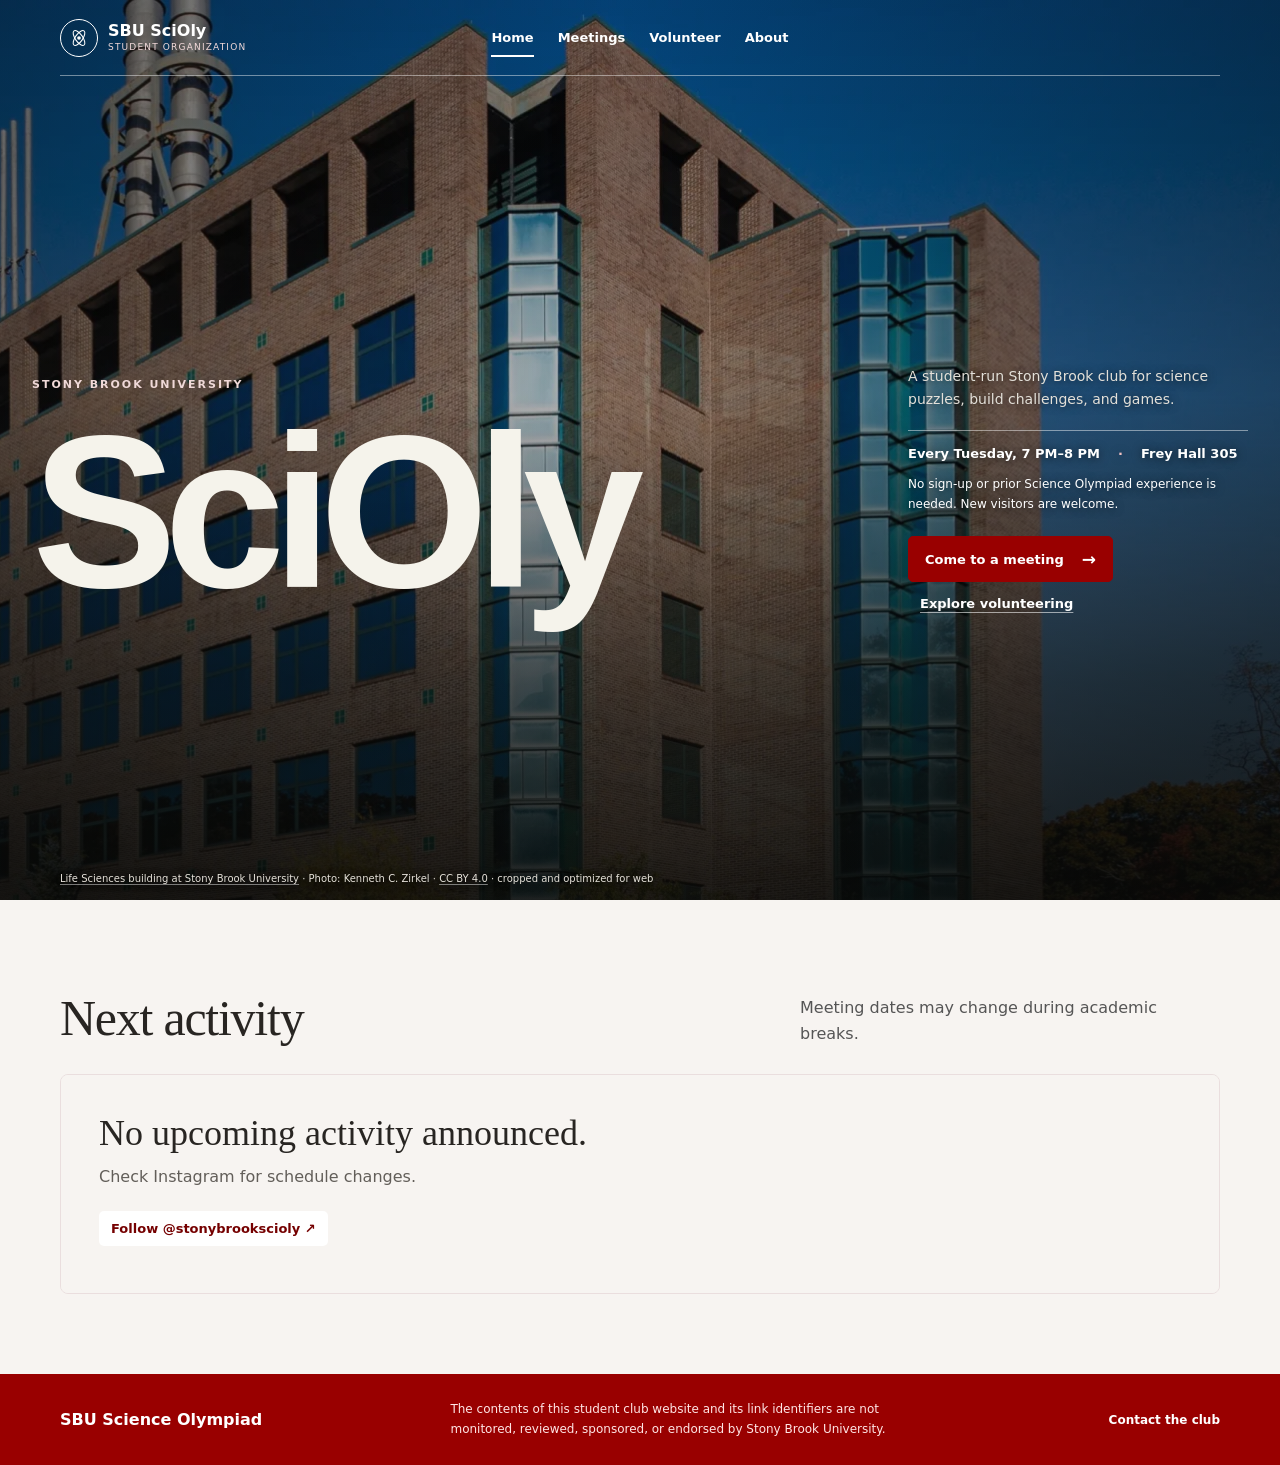
==== commit 1d89c503: "website v2" ====
--- a/index.html
+++ b/index.html
@@ -1,155 +1,100 @@
-<!DOCTYPE html>
-
+<!doctype html>
 <html lang="en">
 <head>
-<meta charset="utf-8"/>
-<meta content="width=device-width, initial-scale=1" name="viewport"/>
-<meta content="#c11236" name="theme-color"/>
-<meta content="SBU SciOly is a student-run science club at Stony Brook University. GBMs every Tuesday, 7–8 PM in Frey Hall 305. Just show up." name="description"/>
-<title>SBU SciOly | Science Olympiad at Stony Brook</title>
-<link rel="canonical" href="https://sbuscioly.club/">
-<meta content="website" property="og:type"/>
-<meta content="SBU SciOly" property="og:site_name"/>
-<meta content="SBU SciOly | Science Olympiad at Stony Brook" property="og:title"/>
-<meta content="Science-themed GBMs every Tuesday, 7–8 PM in Frey Hall 305. No sign-up needed—just stop by." property="og:description"/>
-<meta content="http://sbuscioly.club/" property="og:url"/>
-<meta content="http://sbuscioly.club/assets/social-preview.png" property="og:image"/>
-<meta content="1200" property="og:image:width"/>
-<meta content="630" property="og:image:height"/>
-<meta content="SBU SciOly: Tuesdays, 7–8 PM, Frey Hall 305" property="og:image:alt"/>
-<meta content="summary_large_image" name="twitter:card"/>
-<meta content="SBU SciOly | Stony Brook Science Olympiad" name="twitter:title"/>
-<meta content="GBMs every Tuesday, 7–8 PM in Frey Hall 305." name="twitter:description"/>
-<meta content="https://sbuscioly.club/assets/social-preview.png" name="twitter:image"/>
-<link href="./assets/favicon.svg" rel="icon" type="image/svg+xml"/>
-<link href="./assets/favicon-32.png" rel="icon" sizes="32x32" type="image/png"/>
-<link href="./assets/apple-touch-icon.png" rel="apple-touch-icon"/>
-<link href="https://fonts.googleapis.com" rel="preconnect"/>
-<link crossorigin="" href="https://fonts.gstatic.com" rel="preconnect"/>
-<link href="https://fonts.googleapis.com/css2?family=DM+Sans:wght@400;500;600;700;800&amp;family=Plus+Jakarta+Sans:wght@400;500;600;700;800&amp;display=swap" rel="stylesheet"/>
-<link href="./styles.css" rel="stylesheet"/>
-<script defer="" src="./data/site.js"></script>
-<script defer="" src="./data/events.js"></script>
-<script defer="" src="./data/volunteering.js"></script>
-<script defer="" src="./data/officers.js"></script>
-<script defer="" src="./data/photos.js"></script>
-<script defer="" src="./script.js"></script>
+  <meta charset="utf-8">
+  <meta name="viewport" content="width=device-width, initial-scale=1">
+  <meta name="theme-color" content="#990000">
+  <meta name="description" content="SBU Science Olympiad is a student club for science-inspired puzzles, build challenges, and games. Join our weekly meetings at Stony Brook University.">
+  <title>SBU Science Olympiad | Stony Brook University</title>
+  <link rel="canonical" href="https://sbuscioly.club/">
+  <meta property="og:type" content="website">
+  <meta property="og:site_name" content="SBU Science Olympiad">
+  <meta property="og:title" content="SBU Science Olympiad | Stony Brook University">
+  <meta property="og:description" content="A student-run club for science-inspired puzzles, build challenges, and games. Join our weekly meetings at Stony Brook University.">
+  <meta property="og:url" content="https://sbuscioly.club/">
+  <meta property="og:image" content="https://sbuscioly.club/assets/social-preview.png">
+  <meta name="twitter:card" content="summary_large_image">
+  <meta name="twitter:title" content="SBU Science Olympiad | Stony Brook University">
+  <meta name="twitter:description" content="A student-run club for science-inspired puzzles, build challenges, and games.">
+  <meta name="twitter:image" content="https://sbuscioly.club/assets/social-preview.png">
+  <link rel="preload" as="image" href="./assets/campus/life-sciences-building-desktop-1600.webp" imagesrcset="./assets/campus/life-sciences-building-desktop-1600.webp 1600w, ./assets/campus/life-sciences-building-desktop-2200.webp 2200w" imagesizes="100vw" media="(min-width: 641px)" fetchpriority="high">
+  <link rel="preload" as="image" href="./assets/campus/life-sciences-building-mobile-900.webp" imagesrcset="./assets/campus/life-sciences-building-mobile-900.webp 900w, ./assets/campus/life-sciences-building-mobile-1200.webp 1200w" imagesizes="100vw" media="(max-width: 640px)" fetchpriority="high">
+  <link rel="icon" href="./assets/favicon.svg" type="image/svg+xml">
+  <link rel="icon" href="./assets/favicon-32.png" sizes="32x32" type="image/png">
+  <link rel="apple-touch-icon" href="./assets/apple-touch-icon.png">
+  <link rel="stylesheet" href="./styles.css?v=f83a340f706c">
+  <script defer src="./script.js?v=15e307775a57"></script>
+  <script defer src="./data/site.js?v=10992c5cd300"></script>
+  <script defer src="./data/events.js?v=e25e8d301f98"></script>
+  <script defer src="./calendar.js?v=519ecc2b0409"></script>
+  <script defer src="./events-page.js?v=6b4841ac4730"></script>
 </head>
 <body>
-<a class="skip-link" href="#main">Skip to content</a>
-<div aria-hidden="true" class="scroll-progress" id="scrollProgress"></div>
-<header class="nav-shell" id="siteHeader">
-<a aria-label="SBU SciOly, back to top" class="brand" href="#top">
-<span aria-hidden="true" class="brand-mark"><svg fill="none" viewbox="0 0 48 48"><ellipse cx="24" cy="24" rx="19" ry="8.1" stroke="currentColor" stroke-width="2.3" transform="rotate(55 24 24)"></ellipse><ellipse cx="24" cy="24" rx="19" ry="8.1" stroke="currentColor" stroke-width="2.3" transform="rotate(-55 24 24)"></ellipse><circle cx="24" cy="24" fill="currentColor" r="4"></circle></svg></span>
-<span class="brand-name">SBU <strong>SciOly.</strong></span>
-</a>
-<nav aria-label="Main navigation" class="nav-links">
-<a data-nav="meet" href="#meet">Meetings</a>
-<a data-nav="posters" href="#posters">Past GBMs</a>
-<a data-nav="volunteer" href="#volunteer">Volunteer</a>
-<a data-nav="about" href="#about">About</a>
+  <script type="application/json" id="clubConfig">{"meeting":{"day":"Tuesday","startTime":"19:00","endTime":"20:00","timeZone":"America/New_York","building":"Frey Hall","room":"305","attendanceNote":"No sign-up or prior Science Olympiad experience is needed. New visitors are welcome.","updatesNote":"Meeting dates may change during academic breaks."}}</script>
+  <a class="skip-link" href="#main">Skip to content</a>
+  <!-- SHARED HEADER START -->
+<header class="nav-shell prisma-nav">
+  <a class="brand" href="./index.html" aria-label="SBU Science Olympiad home">
+    <span class="brand-mark" aria-hidden="true"><svg viewBox="0 0 48 48" fill="none"><ellipse cx="24" cy="24" rx="19" ry="8.1" stroke="currentColor" stroke-width="2.3" transform="rotate(55 24 24)"></ellipse><ellipse cx="24" cy="24" rx="19" ry="8.1" stroke="currentColor" stroke-width="2.3" transform="rotate(-55 24 24)"></ellipse><circle cx="24" cy="24" r="4" fill="currentColor"></circle></svg></span>
+    <span class="brand-name">SBU SciOly<small>Student organization</small></span>
+  </a>
+  <nav class="nav-links" aria-label="Main navigation">
+    <a href="./index.html" aria-current="page">Home</a>
+    <a href="./meetings.html">Meetings</a>
+    <a href="./volunteer.html">Volunteer</a>
+    <a href="./about.html">About</a>
+  </nav>
+  <button class="mobile-toggle" id="mobileToggle" type="button" aria-controls="mobileNav" aria-expanded="false" aria-label="Open navigation"><span></span><span></span></button>
+</header>
+<nav class="mobile-nav" id="mobileNav" aria-label="Mobile navigation" hidden>
+  <a href="./index.html" aria-current="page">Home</a>
+  <a href="./meetings.html">Meetings</a>
+  <a href="./volunteer.html">Volunteer</a>
+  <a href="./about.html">About</a>
 </nav>
-<a class="nav-contact" href="#contact">Contact <span aria-hidden="true">↗</span></a>
-<button aria-controls="mobileNav" aria-expanded="false" aria-label="Open navigation" class="mobile-toggle" id="mobileToggle" type="button"><span></span><span></span></button>
-</header>
-<nav aria-label="Mobile navigation" class="mobile-nav" hidden="" id="mobileNav">
-<a href="#meet">Meetings</a><a href="#posters">Past GBMs</a><a href="#volunteer">Volunteer</a><a href="#about">About</a><a href="#contact">Contact</a>
-</nav>
-<main id="main">
-<section class="hero" id="top">
-<div class="container hero-grid">
-<div class="hero-copy" data-reveal="">
-<div class="eyebrow"><span aria-hidden="true" class="status-pip"></span> SCIENCE OLYMPIAD AT STONY BROOK</div>
-<h1>Try stuff.<br/><span>Figure it out.</span><br/>Have fun.</h1>
-<p class="hero-lede">Science-themed games, puzzles, and hands-on challenges every Tuesday. No Science Olympiad experience needed.</p>
-<div class="hero-actions">
-<a class="button button-primary" href="#meet"><span>Come to a GBM</span><span aria-hidden="true" class="button-icon">↗</span></a>
-<a class="text-link" href="#posters">See past GBMs <span aria-hidden="true">↗</span></a>
-</div>
-<div class="hero-meta"><span aria-hidden="true" class="meta-dot"></span> Tuesdays · 7–8 PM · Frey 305</div>
-</div>
-<div aria-hidden="true" class="hero-art" id="heroArt">
-<div class="art-grid"></div><span class="art-corner art-corner-top">SCI / OLY <b>001</b></span>
-<div class="orbital orbital-a"></div><div class="orbital orbital-b"></div><div class="orbital orbital-c"></div>
-<div class="art-core"><span>SO<span class="art-core-plus">+</span></span><small>STONY BROOK</small></div>
-<span class="art-float art-float-a">BUILD / TEST</span><span class="art-float art-float-b">DO IT AGAIN ↗</span>
-<span class="art-corner art-corner-bottom">SBU SCIENCE OLYMPIAD <b>TUESDAYS / FREY 305</b></span>
-</div>
-</div>
-</section>
-<section class="meeting-section section" id="meet">
-<div class="container">
-<div class="section-heading split-heading" data-reveal="">
-<div><p class="kicker"><span>01</span> / COME THROUGH</p><h2>See you <em>Tuesday.</em></h2></div>
-<p>There’s no sign-up. Come by, bring a friend if you’d like, and try that week’s activity.</p>
-</div>
-<div class="meeting-grid">
-<div class="weekly-card spotlight" data-reveal="">
-<div class="card-topline"><span>OUR WEEKLY GBM</span><span aria-hidden="true" class="asterisk">✳</span></div>
-<div class="weekly-big">TUES<span>DAYS</span></div>
-<div class="weekly-details"><div><small>TIME</small><strong>7–8 PM</strong></div><div><small>ROOM</small><strong>Frey Hall 305</strong></div></div>
-<a class="button button-dark" href="https://www.google.com/maps/search/?api=1&amp;query=Frey+Hall+Stony+Brook+University" rel="noopener noreferrer" target="_blank">Find Frey Hall <span aria-hidden="true" class="button-icon">↗</span></a>
-<p class="micro-note">Times or rooms may change during breaks. Check our club announcements before heading over.</p>
-</div>
-<div aria-live="polite" class="next-event spotlight" data-reveal="" id="nextEvent">
-<div class="next-pending"><div class="card-topline"><span>NEXT GBM</span><span>↗</span></div><h3>Details coming soon.</h3><p>We meet Tuesdays, 7–8 PM in Frey 305. Watch for the next activity announcement.</p></div>
-</div>
-</div>
-</div>
-</section>
-<section class="gallery-section section" id="posters">
-<div class="container">
-<div class="section-heading split-heading" data-reveal="">
-<div><p class="kicker"><span>02</span> / THE ARCHIVE</p><h2>Past <em>GBMs.</em></h2></div>
-<p>Flyers from past meetings. Open any poster to see the full-size version.</p>
-</div>
-<div aria-live="polite" class="poster-grid" id="galleryGrid"></div>
-<div class="other-events" data-reveal="" id="otherEvents"></div>
-</div>
-</section>
-<section class="photos-section section" id="photos">
-<div class="container photo-grid">
-<div data-reveal=""><p class="kicker"><span>03</span> / OFF THE POSTER</p><h2>Beyond the <em>flyers.</em></h2><p class="sub-copy">Posters are one thing. We’ll share photos from the activities themselves when they’re ready.</p></div>
-<div class="photo-preview" data-reveal="" id="photoHighlights"><div class="photo-decor"><span>▣</span><span class="photo-cross">+</span></div><strong>Photos coming soon.</strong><p>We’re gathering photos from past GBMs to share here.</p></div>
-</div>
-</section>
-<section class="volunteer-section section" id="volunteer">
-<div class="container volunteer-layout">
-<div data-reveal=""><p class="kicker kicker-light"><span>04</span> / VOLUNTEERING</p><h2>We show up for<br/><em>tournaments, too.</em></h2><p class="volunteer-copy">We also help out at Science Olympiad tournaments. Here’s our volunteering schedule and past event updates.</p></div>
-<div class="volunteer-timeline" data-reveal="" id="volunteerTimeline"></div>
-</div>
-</section>
-<section class="about-section section" id="about">
-<div class="container about-layout">
-<div data-reveal=""><p class="kicker"><span>05</span> / WHO WE ARE</p><h2>More than just<br/><em>a science club.</em></h2></div>
-<div class="about-body" data-reveal="">
-<p>One week it’s Codebusters, another it’s an Egg Drop or Fermi Questions. We plan a mix of puzzles, games, and build challenges, and our members also volunteer at Science Olympiad tournaments.</p>
-<div class="about-detail"><span>01</span><div><strong>First time here?</strong><p>You don’t need to have competed in Science Olympiad before.</p></div></div>
-
-</div>
-</div>
-<div class="container eboard-wrap" data-reveal="">
-<div class="eboard-head"><div><p class="kicker">THE PEOPLE BEHIND THE GBMS</p><h3>Meet the E-Board</h3></div><span class="coming-pill">Coming soon</span></div>
-<div class="officer-grid" id="officerGrid"><div class="eboard-empty"><span aria-hidden="true">✳</span><p>We'll add our current officers here when details are ready.</p></div></div>
-</div>
-</section>
-<section class="contact-section section" id="contact">
-<div class="container contact-layout">
-<div data-reveal=""><p class="kicker"><span>06</span> / KEEP IN TOUCH</p><h2>Got a <em>question?</em></h2></div>
-<div class="contact-links" data-reveal="">
-<a class="contact-link" href="mailto:stonybrookscioly@gmail.com"><span>Email us</span><strong>stonybrookscioly@gmail.com</strong><b aria-hidden="true">↗</b></a>
-<a class="contact-link" href="https://www.instagram.com/stonybrookscioly/" rel="noopener noreferrer" target="_blank"><span>Instagram</span><strong>@stonybrookscioly</strong><b aria-hidden="true">↗</b></a>
-<a class="contact-link" href="https://sbengaged.stonybrook.edu/club_signup" id="sbengagedLink" rel="noopener noreferrer" target="_blank"><span>SBEngaged</span><strong id="sbengagedLabel">Browse the campus club directory</strong><b aria-hidden="true">↗</b></a>
-</div>
-</div>
-</section>
-</main>
-<footer class="footer"><div class="container footer-inner"><strong>SBU SciOly <span aria-hidden="true">✳</span></strong><p>Student-run club website. Not monitored, sponsored, reviewed, or endorsed by Stony Brook University.</p><a href="#top">Back to top ↑</a></div></footer>
-<dialog aria-label="Full-size GBM poster" class="poster-dialog" id="posterDialog">
-<div class="dialog-bar"><div><span>GBM POSTER</span><h3 id="dialogTitle"></h3><small id="dialogDate"></small></div><button aria-label="Close poster" class="dialog-close" id="dialogClose" type="button">✕</button></div>
-<div class="dialog-image-wrap"><img alt="" id="dialogImage"/></div>
-<div class="dialog-bottom"><span id="dialogIndex"></span><div><button id="dialogPrev" type="button">← Prev</button><button id="dialogNext" type="button">Next →</button></div></div>
-</dialog>
+<!-- SHARED HEADER END -->
+  <main id="main">
+    <section class="prisma-hero" aria-labelledby="prisma-title">
+      <figure class="prisma-campus">
+        <picture>
+          <source media="(max-width: 640px)" type="image/webp" srcset="./assets/campus/life-sciences-building-mobile-900.webp 900w, ./assets/campus/life-sciences-building-mobile-1200.webp 1200w" sizes="100vw">
+          <source type="image/webp" srcset="./assets/campus/life-sciences-building-desktop-1600.webp 1600w, ./assets/campus/life-sciences-building-desktop-2200.webp 2200w" sizes="100vw">
+          <img src="./assets/campus/life-sciences-building-fallback.jpg" alt="Life Sciences building on the Stony Brook campus" width="1600" height="900" decoding="async" fetchpriority="high">
+        </picture>
+      </figure>
+      <div class="prisma-hero__overlay" aria-hidden="true"></div>
+      <p class="prisma-photo-credit"><a href="https://commons.wikimedia.org/wiki/File:Life_Sciences_building_at_Stony_Brook_University.jpg" target="_blank" rel="noopener noreferrer">Life Sciences building at Stony Brook University</a> · Photo: Kenneth C. Zirkel · <a href="https://creativecommons.org/licenses/by/4.0/" target="_blank" rel="license noopener noreferrer">CC BY 4.0</a> · cropped and optimized for web</p>
+      <div class="container prisma-hero__content">
+        <div class="prisma-hero__title-block">
+          <p class="prisma-hero__eyebrow">Stony Brook University</p>
+          <h1 class="prisma-hero__title" id="prisma-title"><span>SciOly</span></h1>
+        </div>
+        <div class="prisma-hero__support">
+          <p>A student-run Stony Brook club for science puzzles, build challenges, and games.</p>
+          <div class="prisma-hero__details" aria-label="Weekly meeting time and location"><span data-meeting-field="headline">Every Tuesday, 7 PM–8 PM</span><span data-meeting-field="location">Frey Hall 305</span></div>
+          <p class="prisma-hero__attendance" data-meeting-field="attendance">No sign-up or prior Science Olympiad experience is needed. New visitors are welcome.</p>
+          <a class="prisma-hero__cta" href="./meetings.html#schedule">Come to a meeting <span aria-hidden="true">→</span></a>
+          <a class="prisma-hero__secondary" href="./volunteer.html">Explore volunteering</a>
+        </div>
+      </div>
+    </section>
+    <section class="section home-upcoming" aria-labelledby="home-upcoming-title">
+      <div class="container">
+        <div class="section-heading split-heading"><h2 id="home-upcoming-title">Next activity</h2><p data-meeting-field="updates">Meeting dates may change during academic breaks.</p></div>
+        <section class="next-event next-event-slot" id="homeNextEvent" aria-live="polite" aria-label="Next announced meeting">
+          <div class="next-pending"><h3>No upcoming activity announced.</h3><p>We post schedule changes on Instagram.</p><a class="empty-state-link" data-site-link="instagram" href="https://www.instagram.com/stonybrookscioly/" target="_blank" rel="noopener noreferrer">Follow @stonybrookscioly ↗</a></div>
+        </section>
+      </div>
+    </section>
+  </main>
+  <!-- SHARED FOOTER START -->
+<footer class="footer">
+  <div class="container footer-inner">
+    <strong>SBU Science Olympiad</strong>
+    <p>The contents of this student club website and its link identifiers are not monitored, reviewed, sponsored, or endorsed by Stony Brook University.</p>
+    <a href="./about.html#contact">Contact the club</a>
+  </div>
+</footer>
+<!-- SHARED FOOTER END -->
 </body>
 </html>
-
--- a/styles.css
+++ b/styles.css
@@ -1,2132 +1,343 @@
 :root {
-  --red: #c11236;
-  --red-dark: #8e1129;
-  --red-faint: #fff0f1;
-  --ink: #231b20;
-  --muted: #73666c;
-  --paper: #faf7f5;
-  --surface: #fff;
-  --line: #ebdedf;
-  --shadow: 0 25px 80px rgba(70,17,31,.095);
-  --ease: cubic-bezier(.22,.7,.2,1);
-}
-
-*,*::before,*::after {
-  box-sizing: border-box;
-}
-
-html {
-  scroll-behavior: smooth;
-  scroll-padding-top: 110px;
-}
-
-body {
-  margin: 0;
-  color: var(--ink);
-  background: var(--paper);
-  font-family: "DM Sans",Arial,sans-serif;
-  -webkit-font-smoothing: antialiased;
-}
-
-body.locked {
-  overflow: hidden;
-}
-
-a {
-  color: inherit;
-  text-decoration: none;
-}
-
-button {
-  font: inherit;
-  cursor: pointer;
-}
-
-button:disabled {
-  cursor: default;
-  opacity: .4;
-}
-
-img {
-  max-width: 100%;
-  display: block;
-}
-
-svg {
-  display: block;
-  width: 100%;
-  height: 100%;
-}
-
-p,h1,h2,h3 {
-  margin: 0;
-}
-
-p {
-  line-height: 1.7;
-}
-
-a:focus-visible,button:focus-visible {
-  outline: 3px solid #b41439;
-  outline-offset: 4px;
-}
-
-::selection {
-  background: #ffd8df;
-  color: #741027;
-}
-
-.container {
-  width: min(1200px,calc(100% - 68px));
-  margin: 0 auto;
-}
-
-.section {
-  padding: 105px 0;
-}
-
-.skip-link {
-  position: fixed;
-  z-index: 1000;
-  top: -80px;
-  left: 20px;
-  background: #fff;
-  border: 2px solid var(--red);
-  padding: 10px 16px;
-}
-
-.skip-link:focus {
-  top: 8px;
-}
-
-.scroll-progress {
-  position: fixed;
-  z-index: 300;
-  top: 0;
-  left: 0;
-  height: 3px;
-  background: var(--red);
-  width: 0;
-  pointer-events: none;
-}
-
-/* Floating navigation: adapted to a small static site from the floating-dock pattern. */
-
-.nav-shell {
-  position: fixed;
-  z-index: 100;
-  top: 18px;
-  left: 50%;
-  transform: translateX(-50%);
-  width: min(1206px,calc(100% - 38px));
-  display: flex;
-  align-items: center;
-  gap: 22px;
-  padding: 10px 13px 10px 16px;
-  background: rgba(255,255,255,.92);
-  border: 1px solid rgba(170,135,144,.27);
-  border-radius: 20px;
-  box-shadow: 0 14px 55px rgba(35,17,23,.09);
-  backdrop-filter: blur(18px);
-  -webkit-backdrop-filter: blur(18px);
-  transition: box-shadow .2s,top .2s;
-}
-
-.nav-shell.is-scrolled {
-  top: 10px;
-  box-shadow: 0 16px 55px rgba(35,17,23,.15);
-}
-
-.brand {
-  display: flex;
-  align-items: center;
-  gap: 10px;
-  white-space: nowrap;
-}
-
-.brand-mark {
-  width: 42px;
-  height: 42px;
-  display: grid;
-  place-items: center;
-  background: var(--red);
-  color: white;
-  border-radius: 12px;
-  padding: 7px;
-}
-
-.brand-name {
-  font-family: "Plus Jakarta Sans",sans-serif;
-  font-size: 17px;
-  letter-spacing: -.055em;
-  font-weight: 700;
-}
-
-.brand-name strong {
-  font-weight: 800;
-  color: var(--red);
-}
-
-.nav-links {
-  display: flex;
-  align-items: center;
-  justify-content: center;
-  gap: 1px;
-  margin: auto;
-}
-
-.nav-links a {
-  font-size: 13px;
-  font-weight: 750;
-  padding: 11px 14px;
-  border-radius: 11px;
-  color: #60565a;
-  transition: background .2s,color .2s;
-}
-
-.nav-links a:hover,.nav-links a.active {
-  background: #fff0f2;
-  color: var(--red-dark);
-}
-
-.nav-contact {
-  display: inline-flex;
-  gap: 20px;
-  align-items: center;
-  padding: 12px 16px;
-  background: var(--ink);
-  color: white;
-  border-radius: 12px;
-  font-size: 13px;
-  font-weight: 800;
-  transition: background .2s,transform .2s;
-}
-
-.nav-contact:hover {
-  background: var(--red-dark);
-  transform: translateY(-2px);
-}
-
-.mobile-toggle {
-  display: none;
-  width: 42px;
-  height: 42px;
-  justify-content: center;
-  align-items: center;
-  flex-direction: column;
-  gap: 6px;
-  border: 1px solid var(--line);
-  background: white;
-  border-radius: 12px;
-}
-
-.mobile-toggle span {
-  width: 19px;
-  height: 2px;
-  background: #33232a;
-  border-radius: 2px;
-  transition: transform .2s;
-}
-
-.mobile-toggle[aria-expanded=true] span:first-child {
-  transform: translateY(4px) rotate(45deg);
-}
-
-.mobile-toggle[aria-expanded=true] span:last-child {
-  transform: translateY(-4px) rotate(-45deg);
-}
-
-.mobile-nav {
-  position: fixed;
-  z-index: 99;
-  top: 82px;
-  left: 19px;
-  right: 19px;
-  background: white;
-  border-radius: 18px;
-  border: 1px solid var(--line);
-  padding: 12px;
-  box-shadow: var(--shadow);
-}
-
-.mobile-nav a {
-  display: block;
-  padding: 13px 15px;
-  border-radius: 10px;
-  font-size: 14px;
-  font-weight: 750;
-}
-
-.mobile-nav a:hover {
-  background: var(--red-faint);
-  color: var(--red-dark);
-}
-
-[hidden] {
-  display: none !important;
-}
-
-/* Button language: one primary, one dark utility, small text secondary. */
-
-.button {
-  position: relative;
-  isolation: isolate;
-  display: inline-flex;
-  align-items: center;
-  justify-content: space-between;
-  gap: 28px;
-  min-height: 56px;
-  padding: 11px 12px 11px 23px;
-  border-radius: 14px;
-  border: 1px solid transparent;
-  font-size: 13px;
-  font-weight: 800;
-  white-space: nowrap;
-  overflow: hidden;
-  transition: transform .22s var(--ease),box-shadow .22s,background .22s;
-}
-
-.button::before {
-  content: "";
-  position: absolute;
-  z-index: -1;
-  left: -70%;
-  top: -220%;
-  width: 50%;
-  height: 400%;
-  background: rgba(255,255,255,.18);
-  transform: rotate(28deg);
-  transition: left .5s var(--ease);
-}
-
-.button:hover::before {
-  left: 130%;
-}
-
-.button:hover {
-  transform: translateY(-3px);
-}
-
-.button-primary {
-  background: var(--red);
-  color: white;
-  box-shadow: 0 15px 30px rgba(193,18,54,.22);
-}
-
-.button-primary:hover {
-  background: var(--red-dark);
-  box-shadow: 0 19px 34px rgba(193,18,54,.3);
-}
-
-.button-dark {
-  background: var(--ink);
-  color: white;
-}
-
-.button-dark:hover {
-  background: var(--red-dark);
-}
-
-.button-icon {
-  display: grid;
-  place-items: center;
-  width: 34px;
-  height: 34px;
-  border-radius: 9px;
-  background: rgba(255,255,255,.18);
-  font-size: 17px;
-  transition: transform .22s;
-}
-
-.button:hover .button-icon {
-  transform: rotate(45deg);
-}
-
-.text-link {
-  font-weight: 800;
-  color: var(--ink);
-  font-size: 13px;
-  border-bottom: 1px solid #cdbbc0;
-  padding: 12px 2px 10px;
-  transition: border .2s,color .2s;
-}
-
-.text-link:hover {
-  color: var(--red);
-  border-color: var(--red);
-}
-
-.text-link span {
-  margin-left: 12px;
-}
-
-/* Hero, soft editorial cream and crimson geometry. */
-
-.hero {
-  padding: 164px 0 84px;
-  background: radial-gradient(circle at 82% 18%,#ffe7e9 0%,transparent 28%),var(--paper);
-  overflow: hidden;
-}
-
-.hero-grid {
-  display: grid;
-  grid-template-columns: 1.09fr .91fr;
-  align-items: center;
-  gap: 66px;
-}
-
-.eyebrow,.kicker {
-  font-size: 12px;
-  letter-spacing: .14em;
-  font-weight: 800;
-  color: var(--red-dark);
-  display: flex;
-  align-items: center;
-  gap: 12px;
-}
-
-.status-pip {
-  width: 8px;
-  height: 8px;
-  border-radius: 50%;
-  background: var(--red);
-  box-shadow: 0 0 0 5px #f8dce1;
-}
-
-.hero h1,h2,h3 {
-  font-family: "Plus Jakarta Sans",sans-serif;
-  letter-spacing: -.075em;
-}
-
-.hero h1 {
-  font-size: clamp(52px,5.75vw,87px);
-  line-height: 1.08;
-  font-weight: 800;
-  margin: 24px 0 25px;
-}
-
-.hero h1>span {
-  color: var(--red);
-}
-
-.hero-lede {
-  font-size: 17px;
-  max-width: 535px;
-  line-height: 1.84;
-  color: #675e62;
-}
-
-.hero-actions {
-  display: flex;
-  align-items: center;
-  gap: 25px;
-  margin: 30px 0 35px;
-}
-
-.hero-meta {
-  display: flex;
-  align-items: center;
-  gap: 11px;
-  color: #82737a;
-  font-size: 13px;
-  font-weight: 700;
-}
-
-.meta-dot {
-  width: 7px;
-  height: 7px;
-  background: #c11236;
-  border-radius: 50%;
-}
-
-.hero-art {
-  height: 485px;
-  position: relative;
-  isolation: isolate;
-  overflow: hidden;
-  border-radius: 26px;
-  background: linear-gradient(135deg,#b70b30 0%,#d92145 54%,#88132b 100%);
-  box-shadow: 0 22px 75px rgba(127,10,36,.22);
-  transform: translateZ(0);
-}
-
-.hero-art:before {
-  content: "";
-  position: absolute;
-  inset: 0;
-  opacity: .4;
-  background: radial-gradient(circle at var(--mx,50%) var(--my,50%),rgba(255,255,255,.25),transparent 39%);
-  pointer-events: none;
-}
-
-.art-grid {
-  position: absolute;
-  inset: 0;
-  background: linear-gradient(rgba(255,255,255,.11) 1px,transparent 1px),linear-gradient(90deg,rgba(255,255,255,.11) 1px,transparent 1px);
-  background-size: 38px 38px;
-  mask-image: linear-gradient(90deg,transparent,#000 32%,#000 75%,transparent);
-  opacity: .62;
-}
-
-.orbital {
-  position: absolute;
-  top: 49%;
-  left: 50%;
-  width: 75%;
-  aspect-ratio: 1;
-  border: 1px solid rgba(255,255,255,.5);
-  border-radius: 50%;
-  transform: translate(-50%,-50%) rotate(-30deg);
-  animation: orbit 35s linear infinite;
-}
-
-.orbital-a:before,.orbital-b:after {
-  content: "";
-  position: absolute;
-  left: 8%;
-  top: 17%;
-  width: 15px;
-  height: 15px;
-  background: #fff4d5;
-  border: 3px solid var(--red-dark);
-  border-radius: 50%;
-}
-
-.orbital-b {
-  width: 53%;
-  transform: translate(-50%,-50%) rotate(38deg);
-  animation-duration: 25s;
-  animation-direction: reverse;
-  border-color: rgba(255,255,255,.35);
-}
-
-.orbital-b:after {
-  top: 80%;
-  left: 70%;
-  width: 11px;
-  height: 11px;
-  background: white;
-  border: 0;
-}
-
-.orbital-c {
-  width: 92%;
-  aspect-ratio: 1/.42;
-  transform: translate(-50%,-50%) rotate(32deg);
-  border: 2px dashed rgba(255,255,255,.35);
-  animation: orbitFlat 24s linear infinite;
-}
-
-.art-core {
-  position: absolute;
-  left: 50%;
-  top: 50%;
-  transform: translate(-50%,-50%);
-  width: 152px;
-  height: 152px;
-  background: white;
-  border-radius: 50%;
-  display: flex;
-  flex-direction: column;
-  align-items: center;
-  justify-content: center;
-  box-shadow: 0 18px 45px rgba(64,0,15,.21);
-}
-
-.art-core>span {
-  font-size: 53px;
-  letter-spacing: -.12em;
-  font-family: "Plus Jakarta Sans",sans-serif;
-  font-weight: 800;
-  color: var(--red);
-}
-
-.art-core-plus {
-  font-size: 24px;
-  vertical-align: top;
-}
-
-.art-core small {
-  font-size: 8px;
-  color: var(--red-dark);
-  font-weight: 800;
-  letter-spacing: .13em;
-}
-
-.art-corner {
-  position: absolute;
-  left: 26px;
-  right: 26px;
-  display: flex;
-  justify-content: space-between;
-  z-index: 2;
-  color: #ffe7ea;
-  font-size: 9px;
-  font-weight: 800;
-  letter-spacing: .1em;
-}
-
-.art-corner-top {
-  top: 24px;
-}
-
-.art-corner-bottom {
-  bottom: 22px;
-}
-
-.art-corner b {
-  font-weight: 700;
-}
-
-.art-float {
-  position: absolute;
-  z-index: 3;
-  background: #fff9f9;
-  border: 1px solid #ffe4ea;
-  box-shadow: 0 12px 25px #5b07182e;
-  color: #9c152d;
-  border-radius: 10px;
-  padding: 11px 15px;
-  font-weight: 800;
-  letter-spacing: .08em;
-  font-size: 10px;
-  transform: rotate(-8deg);
-}
-
-.art-float-a {
-  left: 10%;
-  top: 28%;
-}
-
-.art-float-b {
-  right: 7%;
-  bottom: 28%;
-  transform: rotate(8deg);
-}
-
-/* Section systems */
-
-.section-heading {
-  margin-bottom: 36px;
-}
-
-.split-heading {
-  display: flex;
-  align-items: end;
-  justify-content: space-between;
-  gap: 45px;
-}
-
-.split-heading>p {
-  max-width: 370px;
-  color: var(--muted);
-  font-size: 15px;
-  line-height: 1.8;
-  margin-bottom: 5px;
-}
-
-h2 {
-  font-size: clamp(40px,5vw,66px);
-  font-weight: 800;
-  line-height: 1.13;
-  margin-top: 17px;
-}
-
-h2 em {
-  font-style: normal;
-  color: var(--red);
-}
-
-.kicker>span {
-  font-size: 12px;
-  letter-spacing: 0;
-  border: 1px solid #eabdc7;
-  background: #fff3f5;
-  color: var(--red);
-  width: 29px;
-  height: 29px;
-  display: grid;
-  place-items: center;
-  border-radius: 9px;
-}
-
-.meeting-section {
-  background: #fff;
-}
-
-.meeting-grid {
-  display: grid;
-  grid-template-columns: .9fr 1.1fr;
-  gap: 22px;
-  align-items: stretch;
-}
-
-.spotlight {
-  position: relative;
-  isolation: isolate;
-  overflow: hidden;
-}
-
-.spotlight:before {
-  content: "";
-  position: absolute;
-  inset: 0;
-  z-index: -1;
-  pointer-events: none;
-  opacity: 0;
-  background: radial-gradient(360px circle at var(--sx,50%) var(--sy,40%),rgba(193,18,54,.07),transparent 70%);
-  transition: opacity .25s;
-}
-
-.spotlight:hover:before {
-  opacity: 1;
-}
-
-.weekly-card {
-  background: var(--paper);
-  border: 1px solid var(--line);
-  border-radius: 23px;
-  padding: 31px;
-  min-height: 456px;
-  display: flex;
-  flex-direction: column;
-  box-shadow: 0 12px 30px rgba(59,24,30,.025);
-}
-
-.card-topline {
-  display: flex;
-  justify-content: space-between;
-  align-items: center;
-  font-size: 12px;
-  font-weight: 800;
-  color: #82666f;
-  letter-spacing: .15em;
-}
-
-.asterisk {
-  font-size: 32px;
-  color: var(--red);
-  line-height: 1;
-}
-
-.weekly-big {
-  font-family: "Plus Jakarta Sans",sans-serif;
-  font-size: clamp(52px,5.7vw,82px);
-  font-weight: 800;
-  letter-spacing: -.11em;
-  line-height: 1;
-  margin: 28px 0 18px;
-}
-
-.weekly-big span {
-  display: block;
-  color: var(--red);
-}
-
-.weekly-details {
-  display: flex;
-  flex-wrap: wrap;
-  gap: 36px;
-  margin-bottom: 23px;
-}
-
-.weekly-details div {
-  display: flex;
-  flex-direction: column;
-  gap: 3px;
-}
-
-.weekly-details small {
-  font-size: 12px;
-  font-weight: 800;
-  letter-spacing: .1em;
-  color: #8b7d7f;
-}
-
-.weekly-details strong {
-  font-size: 17px;
-  letter-spacing: -.04em;
-}
-
-.weekly-card .button {
-  align-self: flex-start;
-}
-
-.micro-note {
-  font-size: 12px;
-  color: #8a7b80;
-  margin-top: auto;
-  padding-top: 20px;
-  max-width: 320px;
-}
-
-.next-event {
-  border-radius: 23px;
-  background: #51101f;
-  color: #fff;
-  overflow: hidden;
-  min-height: 456px;
-  display: grid;
-  grid-template-columns: 1fr .81fr;
-  border: 1px solid #7e2033;
-}
-
-.next-event .card-topline {
-  color: #ffb9c7;
-}
-
-.next-copy {
-  padding: 32px;
-  display: flex;
-  flex-direction: column;
-}
-
-.next-copy h3 {
-  font-size: clamp(31px,3vw,43px);
-  line-height: 1.13;
-  margin: 48px 0 12px;
-}
-
-.next-copy p {
-  font-size: 14px;
-  color: #efc6cf;
-  line-height: 1.75;
-}
-
-.next-date {
-  font-size: 14px !important;
-  font-weight: 800 !important;
-  color: white !important;
-}
-
-.next-event .event-tag {
-  display: inline-block;
-  border-radius: 99px;
-  background: #f9e4e9;
-  color: #7d1830;
-  font-size: 10px;
-  font-weight: 800;
-  padding: 8px 12px;
-  align-self: flex-start;
-  margin-top: auto;
-}
-
-.next-poster {
-  position: relative;
-  min-height: 456px;
-  background: #4b1421;
-  padding: 13px;
-  display: flex;
-  align-items: center;
-  justify-content: center;
-  overflow: hidden;
-}
-
-.next-poster:after {
-  content: "";
-  position: absolute;
-  inset: 0;
-  box-shadow: inset 0 0 0 1px rgba(255,255,255,.1);
-  pointer-events: none;
-}
-
-.next-poster img {
-  height: 100%;
-  width: 100%;
-  max-height: 430px;
-  object-fit: contain;
-  filter: drop-shadow(0 13px 27px rgba(0,0,0,.28));
-  transition: transform .35s var(--ease);
-}
-
-.next-poster:hover img {
-  transform: scale(1.035);
-}
-
-.next-pending {
-  padding: 32px;
-  grid-column: 1/-1;
-  position: relative;
-  overflow: hidden;
-  background: radial-gradient(circle at 88% 50%,#9b2243 0%,transparent 39%),#64172d;
-}
-
-.next-pending h3 {
-  font-size: clamp(32px,4vw,52px);
-  margin: 102px 0 12px;
-}
-
-.next-pending p {
-  color: #efc7d2;
-  max-width: 480px;
-  font-size: 15px;
-}
-
-/* Poster wall: an interactive-gallery pattern, deliberately original static JS. */
-
-.gallery-section {
-  background: var(--paper);
-}
-
-.poster-grid {
-  display: grid;
-  grid-template-columns: repeat(3,minmax(0,1fr));
-  gap: 25px;
-}
-
-.poster-card {
-  min-width: 0;
-}
-
-.poster-click {
-  position: relative;
-  display: block;
-  width: 100%;
-  aspect-ratio: 4/5.15;
-  padding: 12px;
-  background: #fff;
-  border: 1px solid #e8d7d9;
-  border-radius: 20px;
-  box-shadow: 0 8px 34px rgba(72,23,36,.055);
-  transition: transform .28s var(--ease),box-shadow .28s var(--ease),border-color .28s;
-  overflow: hidden;
-  text-align: left;
-}
-
-.poster-click:hover {
-  transform: translateY(-7px);
-  box-shadow: 0 25px 55px rgba(72,23,36,.16);
-  border-color: #deaab4;
-}
-
-.poster-image-area {
-  position: relative;
-  display: grid;
-  place-items: center;
-  width: 100%;
-  height: 100%;
-  border-radius: 11px;
-  background: #f4e5e7;
-  overflow: hidden;
-}
-
-.poster-image-area img {
-  height: 100%;
-  width: 100%;
-  object-fit: contain;
-  transition: transform .38s var(--ease);
-}
-
-.poster-click:hover img {
-  transform: scale(1.035);
-}
-
-.poster-cover-tint {
-  position: absolute;
-  inset: 0;
-  background: linear-gradient(180deg,transparent 55%,rgba(38,8,17,.67));
-  opacity: 0;
-  transition: opacity .22s;
-  pointer-events: none;
-}
-
-.poster-click:hover .poster-cover-tint {
-  opacity: 1;
-}
-
-.poster-zoom {
-  position: absolute;
-  right: 19px;
-  bottom: 19px;
-  display: grid;
-  place-items: center;
-  width: 45px;
-  height: 45px;
-  color: var(--red-dark);
-  background: white;
-  border-radius: 50%;
-  box-shadow: 0 10px 28px #22081452;
-  transform: translateY(14px);
-  opacity: 0;
-  transition: transform .25s,opacity .25s;
-  font-size: 24px;
-}
-
-.poster-click:hover .poster-zoom,.poster-click:focus-visible .poster-zoom {
-  transform: translateY(0);
-  opacity: 1;
-}
-
-.poster-info {
-  display: flex;
-  justify-content: space-between;
-  align-items: start;
-  gap: 12px;
-  padding: 15px 4px 0;
-}
-
-.poster-info h3 {
-  font-size: 19px;
-  letter-spacing: -.045em;
-  margin: 3px 0 0;
-}
-
-.poster-info small {
-  font-size: 12px;
-  font-weight: 800;
-  color: #a03048;
-  letter-spacing: .025em;
-}
-
-.poster-info>span {
-  white-space: normal;
-  font-size: 12px;
-  border: 1px solid #ecd4d9;
-  border-radius: 99px;
-  padding: 6px 9px;
-  color: #8c6570;
-  line-height: 1.4;
-  max-width: 50%;
-  text-align: right;
-}
-
-.missing-poster {
-  color: var(--red-dark);
-  font-size: 16px;
-  font-weight: 800;
-  line-height: 1.4;
-  padding: 25px;
-  text-align: center;
-}
-
-.other-events {
-  margin-top: 37px;
-  display: flex;
-  align-items: center;
-  gap: 21px;
-  padding: 19px 22px;
-  border-block: 1px solid #e8d9dc;
-}
-
-.other-events .small-label {
-  white-space: nowrap;
-  color: #9f2b47;
-  font-size: 12px;
-  font-weight: 800;
-  letter-spacing: .12em;
-}
-
-.event-chip {
-  border: 1px solid #e1c7ce;
-  border-radius: 99px;
-  padding: 8px 13px;
-  background: #fff;
-  color: #57313b;
-  font-size: 12px;
-  font-weight: 750;
-}
-
-/* Photo highlights: section is intentional pending state, no invented images. */
-
-.photos-section {
-  background: #fff;
-  border-block: 1px solid var(--line);
-}
-
-.photo-grid {
-  display: grid;
-  grid-template-columns: .9fr 1.1fr;
-  gap: 75px;
-  align-items: center;
-}
-
-.sub-copy {
-  max-width: 375px;
-  font-size: 16px;
-  color: var(--muted);
-  margin-top: 22px;
-}
-
-.photo-preview {
-  display: flex;
-  align-items: flex-start;
-  justify-content: center;
-  flex-direction: column;
-  min-height: 245px;
-  padding: 35px;
-  border: 1px dashed #e2bec7;
-  border-radius: 22px;
-  background: repeating-linear-gradient(-45deg, #fff9f9 0px,#fff9f9 14px,#fff4f5 14px,#fff4f5 15px);
-}
-
-.photo-decor {
-  display: flex;
-  justify-content: space-between;
-  align-items: center;
-  width: 100%;
-  margin-bottom: 36px;
-  color: #b83552;
-  font-size: 26px;
-}
-
-.photo-cross {
-  font-weight: 800;
-  font-size: 39px;
-  line-height: 1;
-}
-
-.photo-preview strong {
-  font-family: "Plus Jakarta Sans",sans-serif;
-  font-size: 23px;
-  letter-spacing: -.05em;
-}
-
-.photo-preview p {
-  color: #857079;
-  margin-top: 9px;
-  max-width: 360px;
-  font-size: 14px;
-}
-
-.photo-actual-grid {
-  display: grid;
-  grid-template-columns: repeat(2,minmax(0,1fr));
-  gap: 13px;
-}
-
-.photo-actual-grid figure {
-  margin: 0;
-}
-
-.photo-actual-grid img {
-  aspect-ratio: 4/3;
-  object-fit: cover;
-  width: 100%;
-  border-radius: 12px;
-}
-
-.photo-actual-grid figcaption {
-  font-size: 12px;
-  color: var(--muted);
-  margin-top: 5px;
-}
-
-/* Volunteer timeline */
-
-.volunteer-section {
-  background: #33111e;
-  color: #fff;
-  position: relative;
-  overflow: hidden;
-}
-
-.volunteer-section:before {
-  content: "";
-  position: absolute;
-  right: -200px;
-  top: -180px;
-  width: 690px;
-  height: 690px;
-  border: 1px solid #ffffff15;
-  border-radius: 50%;
-  box-shadow: 0 0 0 100px #ffffff04,0 0 0 200px #ffffff04;
-  pointer-events: none;
-}
-
-.volunteer-layout {
-  display: grid;
-  grid-template-columns: 1fr 1fr;
-  gap: 86px;
-  position: relative;
-}
-
-.volunteer-section h2 {
-  color: #fff;
-}
-
-.volunteer-section h2 em {
-  color: #ff9bae;
-}
-
-.kicker-light {
-  color: #ffb2c1;
-}
-
-.kicker-light>span {
-  background: #651e34;
-  color: #ffd3dc;
-  border-color: #854153;
-}
-
-.volunteer-copy {
-  font-size: 16px;
-  color: #e0bcca;
-  max-width: 420px;
-  margin-top: 24px;
-}
-
-.volunteer-timeline {
-  border-left: 1px solid #955369;
-  padding-left: 28px;
-  margin-top: 14px;
-}
-
-.timeline-item {
-  position: relative;
-  margin-bottom: 31px;
-  padding: 25px 28px;
-  border: 1px solid #824557;
-  border-radius: 17px;
-  background: #4e1c2f;
-  box-shadow: 0 15px 40px #10040a2b;
-}
-
-.timeline-item:last-child {
-  margin-bottom: 0;
-}
-
-.timeline-item:before {
-  content: "";
-  position: absolute;
-  width: 11px;
-  height: 11px;
-  background: #ffc1d0;
-  border: 3px solid #58192d;
-  border-radius: 50%;
-  left: -34px;
-  top: 32px;
-}
-
-.timeline-top {
-  display: flex;
-  align-items: center;
-  gap: 15px;
-  justify-content: space-between;
-}
-
-.timeline-top small {
-  letter-spacing: .1em;
-  color: #ffbbc8;
-  font-size: 12px;
-  font-weight: 800;
-}
-
-.timeline-status {
-  font-size: 12px;
-  font-weight: 800;
-  padding: 7px 10px;
-  border: 1px solid #b36a7d;
-  border-radius: 99px;
-  background: #63263a;
-}
-
-.timeline-item h3 {
-  font-size: 25px;
-  letter-spacing: -.05em;
-  margin: 20px 0 9px;
-}
-
-.timeline-item p {
-  font-size: 15px;
-  color: #e1bfca;
-}
-
-.timeline-empty {
-  color: #f0d6df;
-  font-size: 14px;
-}
-
-/* About / officers */
-
-.about-section {
-  background: var(--paper);
-}
-
-.about-layout {
-  display: grid;
-  grid-template-columns: 1fr 1fr;
-  gap: 100px;
-}
-
-.about-body>p {
-  font-size: 17px;
-  color: #675a61;
-  line-height: 1.9;
-  padding-top: 15px;
-  padding-bottom: 14px;
-}
-
-.about-detail {
-  display: flex;
-  gap: 20px;
-  padding: 23px 0;
-  border-top: 1px solid #e8d7db;
-}
-
-.about-detail>span {
-  font-size: 11px;
-  font-weight: 800;
-  color: var(--red);
-  padding-top: 4px;
-}
-
-.about-detail strong {
-  font-family: "Plus Jakarta Sans",sans-serif;
-  font-size: 17px;
-  letter-spacing: -.04em;
-}
-
-.about-detail p {
-  color: #77686e;
-  font-size: 13px;
-  margin-top: 7px;
-}
-
-.eboard-wrap {
-  margin-top: 76px;
-  padding-top: 35px;
-  border-top: 1px solid #eadbdf;
-}
-
-.eboard-head {
-  display: flex;
-  align-items: end;
-  justify-content: space-between;
-  gap: 25px;
-}
-
-.eboard-head .kicker {
-  font-size: 10px;
-}
-
-.eboard-head h3 {
-  font-size: 29px;
-  margin-top: 8px;
-}
-
-.coming-pill {
-  color: #a01d3e;
-  background: #fae9ec;
-  border: 1px solid #efccd5;
-  border-radius: 99px;
-  font-size: 12px;
-  padding: 8px 12px;
-  font-weight: 800;
-}
-
-.eboard-empty {
-  display: flex;
-  align-items: center;
-  gap: 16px;
-  background: #fff;
-  border: 1px solid #eadbdd;
-  border-radius: 17px;
-  padding: 23px;
-  margin-top: 22px;
-  color: #79666d;
-}
-
-.eboard-empty span {
-  font-size: 29px;
-  color: var(--red);
-}
-
-.eboard-empty p {
-  font-size: 13px;
-}
-
-/* Officer photos: same visual height, original aspect ratio, no inner frame.
-   Centering the actual photo avoids empty bordered sidebars on portraits. */
-
-.contact-section {
-  background: white;
-}
-
-.contact-layout {
-  display: grid;
-  grid-template-columns: .9fr 1.1fr;
-  gap: 80px;
-}
-
-.contact-links {
-  border-top: 1px solid var(--line);
-}
-
-.contact-link {
-  display: grid;
-  grid-template-columns: 95px minmax(0,1fr) 38px;
-  align-items: center;
-  gap: 14px;
-  padding: 19px 0;
-  border-bottom: 1px solid var(--line);
-  transition: color .2s;
-}
-
-.contact-link:hover {
-  color: var(--red);
-}
-
-.contact-link>span {
-  font-size: 12px;
-  font-weight: 800;
-  color: #8e727b;
-}
-
-.contact-link strong {
-  font-size: 14px;
-  overflow-wrap: anywhere;
-}
-
-.contact-link b {
-  display: grid;
-  place-items: center;
-  width: 36px;
-  height: 36px;
-  background: #fff1f3;
-  border-radius: 50%;
-  font-size: 18px;
-  transition: transform .25s;
-}
-
-.contact-link:hover b {
-  transform: rotate(45deg);
-}
-
-.footer {
-  background: #211a1f;
-  color: #fff;
-  padding: 29px 0;
-}
-
-.footer-inner {
-  display: flex;
-  align-items: center;
-  justify-content: space-between;
-  gap: 32px;
-}
-
-.footer-inner>strong {
-  font-size: 17px;
-  letter-spacing: -.06em;
-  white-space: nowrap;
-}
-
-.footer-inner>strong span {
-  color: #fa708a;
-}
-
-.footer-inner p {
-  font-size: 12px;
-  color: #afa1a5;
-  max-width: 470px;
-}
-
-.footer-inner a {
-  font-size: 12px;
-  font-weight: 800;
-  white-space: nowrap;
-}
-
-.footer-inner a:hover {
-  color: #ffb4c6;
-}
-
-/* Accessible poster lightbox */
-
-.poster-dialog {
-  width: min(830px,calc(100vw - 24px));
-  max-height: 93vh;
-  padding: 0;
-  border: 1px solid #e5c4cb;
-  border-radius: 21px;
-  background: white;
-  box-shadow: 0 40px 130px #210911a6;
-  overflow: hidden;
-}
-
-.poster-dialog::backdrop {
-  background: rgba(20,4,12,.83);
-  backdrop-filter: blur(8px);
-}
-
-.dialog-bar,.dialog-bottom {
-  padding: 15px 20px;
-  display: flex;
-  justify-content: space-between;
-  align-items: center;
-  gap: 18px;
-}
-
-.dialog-bar>div {
-  min-width: 0;
-}
-
-.dialog-bar span {
-  color: var(--red);
-  font-size: 12px;
-  font-weight: 800;
-  letter-spacing: .12em;
-}
-
-.dialog-bar h3 {
-  font-size: 20px;
-  letter-spacing: -.05em;
-  margin: 2px 0;
-}
-
-.dialog-bar small {
-  font-size: 12px;
-  color: var(--muted);
-}
-
-.dialog-close {
-  width: 40px;
-  height: 40px;
-  border: 0;
-  border-radius: 11px;
-  background: #fceef1;
-  color: var(--red);
-  font-size: 17px;
-}
-
-.dialog-close:hover {
-  background: #f5dce2;
-}
-
-.dialog-image-wrap {
-  background: #f7eff1;
-  display: flex;
-  align-items: center;
-  justify-content: center;
-  min-height: 145px;
-  max-height: 65vh;
-  padding: 12px;
-}
-
-.dialog-image-wrap img {
-  width: auto;
-  height: auto;
-  max-height: 62vh;
-  max-width: 100%;
-  object-fit: contain;
-}
-
-.dialog-bottom {
-  border-top: 1px solid var(--line);
-}
-
-.dialog-bottom span {
-  font-size: 11px;
-  color: #78636b;
-  font-weight: 800;
-}
-
-.dialog-bottom>div {
-  display: flex;
-  gap: 7px;
-}
-
-.dialog-bottom button {
-  background: white;
-  border: 1px solid var(--line);
-  border-radius: 11px;
-  padding: 10px 13px;
-  font-size: 12px;
-  font-weight: 800;
-}
-
-.dialog-bottom button:hover {
-  background: var(--red);
-  border-color: var(--red);
-  color: white;
-}
-
-@keyframes orbit {
-  to {
-    transform: translate(-50%,-50%) rotate(330deg);
-  }
-}
-
-@keyframes orbitFlat {
-  to {
-    transform: translate(-50%,-50%) rotate(392deg);
-  }
-}
-
-@media (min-width:801px) {
-  html.reveal-ready [data-reveal] {
-    opacity: 1;
-    transform: none;
-    transition: transform .5s var(--ease);
-  }
-
-  html.reveal-ready [data-reveal].visible {
-    transform: none;
-  }
-}
-
-@media (max-width:1100px) {
-  .nav-links a {
-    padding: 11px 8px;
-    font-size: 13px;
-  }
-
-  .hero-grid {
-    gap: 35px;
-  }
-
-  .hero h1 {
-    font-size: clamp(52px,5.6vw,76px);
-  }
-
-  .hero-art {
-    height: 440px;
-  }
-
-  .art-core {
-    width: 130px;
-    height: 130px;
-  }
-
-  .weekly-big {
-    font-size: 64px;
-  }
-
-  .about-layout,.volunteer-layout {
-    gap: 60px;
-  }
-}
-
-@media (max-width:900px) {
-  .nav-links,.nav-contact {
-    display: none;
-  }
-
-  .mobile-toggle {
-    display: flex;
-    margin-left: auto;
-  }
-
-  .container {
-    width: calc(100% - 48px);
-  }
-
-  .hero-grid {
-    grid-template-columns: 1.1fr .9fr;
-    gap: 25px;
-  }
-
-  .hero h1 {
-    font-size: clamp(49px,6.3vw,62px);
-  }
-
-  .hero-art {
-    height: 395px;
-  }
-
-  .art-float {
-    font-size: 8px;
-  }
-
-  .next-event {
-    grid-template-columns: 1fr .75fr;
-  }
-
-  .meeting-grid {
-    gap: 15px;
-  }
-
-  .weekly-card,.next-copy {
-    padding: 24px;
-  }
-
-  .weekly-big {
-    font-size: 56px;
-  }
-
-  .next-copy h3 {
-    margin-top: 50px;
-    font-size: 30px;
-  }
-
-  .volunteer-layout {
-    gap: 42px;
-  }
-}
-
-@media (max-width:720px) {
-  .container {
-    width: calc(100% - 36px);
-  }
-
-  .section {
-    padding: 77px 0;
-  }
-
-  .nav-shell {
-    top: 10px;
-    width: calc(100% - 24px);
-    padding: 8px 9px 8px 11px;
-    border-radius: 16px;
-  }
-
-  .brand-mark {
-    width: 38px;
-    height: 38px;
-  }
-
-  .brand-name {
-    font-size: 15px;
-  }
-
-  .mobile-nav {
-    top: 73px;
-    left: 12px;
-    right: 12px;
-  }
-
-  .hero {
-    padding-top: 118px;
-    padding-bottom: 68px;
-  }
-
-  .hero-grid {
-    display: flex;
-    flex-direction: column;
-    gap: 30px;
-  }
-
-  .hero-copy {
-    width: 100%;
-  }
-
-  .hero h1 {
-    font-size: clamp(46px,10.25vw,74px);
-    margin: 23px 0 19px;
-  }
-
-  .hero-lede {
-    font-size: 15px;
-  }
-
-  .hero-art {
-    width: 100%;
-    height: 330px;
-  }
-
-  .art-core {
-    width: 110px;
-    height: 110px;
-  }
-
-  .art-core>span {
-    font-size: 39px;
-  }
-
-  .art-corner {
-    left: 18px;
-    right: 18px;
-  }
-
-  .art-float-a {
-    top: 25%;
-  }
-
-  .art-float-b {
-    bottom: 24%;
-  }
-
-  .split-heading {
-    flex-direction: column;
-    align-items: start;
-    gap: 12px;
-  }
-
-  .split-heading>p {
-    max-width: 550px;
-    margin: 0;
-  }
-
-  .meeting-grid {
-    grid-template-columns: 1fr;
-  }
-
-  .weekly-card {
-    min-height: 375px;
-  }
-
-  .weekly-big {
-    font-size: clamp(58px,11vw,82px);
-  }
-
-  .next-event {
-    min-height: 345px;
-  }
-
-  .next-poster {
-    min-height: 345px;
-  }
-
-  .next-poster img {
-    max-height: 325px;
-  }
-
-  .next-copy h3 {
-    margin-top: 42px;
-  }
-
-  .poster-grid {
-    grid-template-columns: repeat(2,minmax(0,1fr));
-    gap: 20px 14px;
-  }
-
-  .poster-click {
-    border-radius: 16px;
-    padding: 8px;
-  }
-
-  .poster-info h3 {
-    font-size: 16px;
-  }
-
-  .poster-info>span {
-    font-size: 12px;
-    white-space: normal;
-    line-height: 1.4;
-    max-width: 50%;
-    text-align: right;
-  }
-
-  .photo-grid,.volunteer-layout,.about-layout,.contact-layout {
-    grid-template-columns: 1fr;
-    gap: 30px;
-  }
-
-  .photo-preview {
-    min-height: 230px;
-  }
-
-  .contact-layout {
-    gap: 18px;
-  }
-
-  .contact-link {
-    grid-template-columns: 78px minmax(0,1fr) 36px;
-  }
-
-  .footer-inner {
-    flex-direction: column;
-    align-items: flex-start;
-    gap: 12px;
-  }
-
-  .footer-inner p {
-    max-width: none;
-    font-size: 12px;
-  }
-}
-
-@media (max-width:460px) {
-  .hero-actions {
-    align-items: stretch;
-    flex-direction: column;
-    gap: 12px;
-  }
-
-  .text-link {
-    align-self: flex-start;
-  }
-
-  .hero-art {
-    height: 280px;
-  }
-
-  .art-core {
-    width: 97px;
-    height: 97px;
-  }
-
-  .art-core>span {
-    font-size: 34px;
-  }
-
-  .art-float {
-    padding: 8px 10px;
-    font-size: 8px;
-  }
-
-  .art-corner {
-    font-size: 7px;
-  }
-
-  .next-event {
-    display: flex;
-    flex-direction: column;
-  }
-
-  .next-copy {
-    padding: 23px;
-  }
-
-  .next-copy h3 {
-    margin: 28px 0 10px;
-    font-size: 31px;
-  }
-
-  .next-poster {
-    min-height: 300px;
-  }
-
-  .next-poster img {
-    max-height: 295px;
-  }
-
-  .weekly-details {
-    gap: 24px;
-  }
-
-  .poster-grid {
-    grid-template-columns: 1fr;
-    gap: 25px;
-  }
-
-  .poster-click {
-    aspect-ratio: 3/3.9;
-  }
-
-  .poster-info h3 {
-    font-size: 19px;
-  }
-
-  .other-events {
-    align-items: flex-start;
-    flex-direction: column;
-    gap: 12px;
-  }
-
-  .contact-link {
-    grid-template-columns: 1fr 30px;
-    gap: 5px;
-  }
-
-  .contact-link span {
-    grid-column: 1;
-  }
-
-  .contact-link strong {
-    grid-column: 1;
-  }
-
-  .contact-link b {
-    grid-row: 1/3;
-    grid-column: 2;
-  }
-
-  .dialog-bottom button {
-    padding: 9px;
-    font-size: 11px;
-  }
-}
-
-@media (hover:none) {
-  .poster-zoom {
-    opacity: 1;
-    transform: none;
-    width: 38px;
-    height: 38px;
-    font-size: 21px;
-  }
-}
-
-@media (prefers-reduced-motion:reduce) {
-  html {
-    scroll-behavior: auto;
-  }
-
-  *,*::before,*::after {
-    animation: none !important;
-    transition: none !important;
-  }
-
-  html.reveal-ready [data-reveal] {
-    opacity: 1 !important;
-    transform: none !important;
-  }
-}
-
-/* Final polish: only “Come to a GBM” uses a prominent filled CTA. */
-
-.nav-contact {
-  background: transparent;
-  color: var(--red-dark);
-  border: 1px solid #ead3da;
-  box-shadow: none;
-  gap: 9px;
-  font-size: 13px;
-}
-
-.nav-contact:hover {
-  background: var(--red-faint);
-  color: var(--red-dark);
-  transform: none;
-}
-
-/* Prevent very small links and overly subtle focus states on interactive posters. */
-
-.poster-click:focus-visible {
-  outline: 3px solid var(--red);
-  outline-offset: 3px;
-}
-
-@media (prefers-reduced-motion:reduce) {
-  .orbital,.orbital-b,.orbital-c {
-    animation: none !important;
-  }
-}
-
-/* E-Board responsive layout: prevent narrow screens from widening the page. */
-
-/* Compact E-Board directory
-   Inspired by the compact headshot/name/role treatment used on
-   university organization and club team pages. No external dependency.
-   Change --officer-photo-size to resize all headshots together. */
-
-/* === Accessibility refinements === */
-:where(.hero, .meeting-section, .gallery-section, .photos-section, .about-section, .contact-section) :is(a, button):focus-visible {
-  outline: 3px solid var(--red-dark);
-  outline-offset: 4px;
-}
-
-:where(.volunteer-section, .next-event, .footer) :is(a, button):focus-visible {
-  outline: 3px solid #ffffff;
-  outline-offset: 4px;
-}
-
-@media (max-width: 720px) {
-  .poster-info > span { font-size: 12px; }
-}
-
-@media (prefers-contrast: more) {
-  .poster-info small, .micro-note, .hero-meta, .sub-copy { color: #4a303b; }
-  .timeline-item p, .volunteer-copy { color: #fff1f4; }
-}
-
-/* === E-Board directory: one source of truth, no old card overrides === */
-.officer-grid:has(.officer-card) {
-  --officer-photo-size: 112px;
-  display: grid;
-  grid-template-columns: repeat(3, minmax(0, 1fr));
-  align-items: start;
-  gap: 28px 24px;
-  margin-top: 25px;
-}
-
-.officer-card {
-  display: grid;
-  grid-template-columns: var(--officer-photo-size) minmax(0, 1fr);
-  grid-template-rows: min-content min-content min-content;
-  align-content: center;
-  align-items: center;
-  gap: 5px 15px;
-  min-width: 0;
-  min-height: var(--officer-photo-size);
-  overflow-wrap: anywhere;
-}
-
-.officer-card img,
-.officer-card:not(:has(img))::before {
-  grid-column: 1;
-  grid-row: 1 / 4;
-  width: var(--officer-photo-size);
-  height: var(--officer-photo-size);
-  aspect-ratio: 1;
-  border: 0;
-  border-radius: 15px;
-  margin: 0;
-  background: #f4e8eb;
-  align-self: center;
-}
-
-.officer-card img {
-  display: block;
-  object-fit: cover;
-  object-position: center 30%;
-  transition: filter .2s var(--ease);
-}
-
-.officer-card:not(:has(img))::before {
-  content: 'SBU';
-  display: grid;
-  place-items: center;
-  font: 800 17px 'Plus Jakarta Sans', sans-serif;
-  letter-spacing: -.08em;
-  color: var(--red-dark);
-  background: linear-gradient(145deg, #fff1f4, #f4dce3);
-}
-
-.officer-card .officer-role {
-  grid-column: 2;
-  grid-row: 1;
-  display: block;
-  margin: 0;
-  font-size: 12px;
-  font-weight: 800;
-  line-height: 1.4;
-  letter-spacing: .03em;
-  text-transform: uppercase;
-  color: var(--red-dark);
-}
-
-.officer-card strong {
-  grid-column: 2;
-  grid-row: 2;
-  margin: 0;
-  font-family: 'Plus Jakarta Sans', sans-serif;
-  font-size: clamp(15px, 1.4vw, 18px);
-  font-weight: 800;
-  letter-spacing: -.04em;
-  line-height: 1.3;
-  color: var(--ink);
-}
-
-.officer-card .officer-social {
-  grid-column: 2;
-  grid-row: 3;
-  justify-self: start;
-  align-self: start;
-  display: inline-flex;
-  margin-top: 3px;
-  padding: 0;
-  font-size: 12px;
-  font-weight: 750;
-  color: var(--red-dark);
-  text-decoration: underline;
-  text-underline-offset: 3px;
-}
-
-.officer-card .officer-social:hover { color: var(--red); }
-
-@media (hover: hover) and (prefers-reduced-motion: no-preference) {
-  .officer-card:hover img { filter: brightness(1.045); }
-}
+  --red: #990000;
+  --red-dark: #750000;
+  --ink: #282522;
+  --muted: #625e59;
+  --line: #eadede;
+  --paper: #fff;
+  --soft: #faf8f6;
+  --wash: #f7f4f1;
+  --card-radius: 8px;
+  --space-1: 4px;
+  --space-2: 8px;
+  --space-3: 12px;
+  --space-4: 16px;
+  --space-6: 24px;
+  --space-8: 32px;
+  --space-12: 48px;
+  --focus-ring: #1456a0;
+  --content: 1160px;
+}
+
+*, *::before, *::after { box-sizing: border-box; }
+html { scroll-behavior: smooth; scroll-padding-top: 76px; }
+body { margin: 0; color: var(--ink); background: var(--paper); font-family: system-ui, -apple-system, BlinkMacSystemFont, "Segoe UI", sans-serif; -webkit-font-smoothing: antialiased; }
+body.locked { overflow: hidden; }
+a { color: inherit; text-decoration: none; }
+button { font: inherit; cursor: pointer; }
+button:disabled { cursor: default; opacity: .45; }
+img { display: block; max-width: 100%; }
+p, h1, h2, h3 { margin: 0; }
+p { line-height: 1.65; }
+a:focus-visible, button:focus-visible { outline: 3px solid var(--focus-ring); outline-offset: 3px; }
+::selection { color: #fff; background: var(--red); }
+[hidden] { display: none !important; }
+.container { width: min(var(--content), calc(100% - 48px)); margin-inline: auto; }
+.section { padding: clamp(60px, 6.2vw, 88px) 0; }
+
+.skip-link { position: fixed; z-index: 1000; top: -70px; left: 16px; padding: 10px 14px; color: #111; background: #fff; border: 2px solid var(--red); }
+.skip-link:focus { top: 8px; }
+
+.nav-shell { position: sticky; z-index: 100; top: 0; display: grid; grid-template-columns: minmax(0, 1fr) auto minmax(0, 1fr); align-items: center; gap: 18px; width: 100%; min-height: 72px; margin: 0; padding: 8px max(24px, calc((100vw - var(--content)) / 2)); color: var(--ink); background: #fff; border: 0; border-bottom: 1px solid var(--line); border-radius: 0; }
+.brand { display: flex; align-items: center; gap: 10px; white-space: nowrap; }
+.brand-mark { display: grid; place-items: center; width: 38px; height: 38px; padding: 7px; color: var(--red); background: transparent; border: 1px solid currentColor; border-radius: 50%; }
+.brand-name { display: flex; flex-direction: column; gap: 3px; font-size: 16px; font-weight: 700; line-height: 1.1; }
+.brand-name small { color: var(--muted); font-size: 9px; font-weight: 500; letter-spacing: .13em; text-transform: uppercase; }
+.nav-links { display: flex; align-items: center; justify-content: center; gap: 24px; margin: 0; padding: 0; background: transparent; border: 0; }
+.nav-links a { padding: 12px 0 10px; color: #514d49; border-bottom: 2px solid transparent; font-size: 13px; font-weight: 600; }
+.nav-links a:hover, .nav-links a.active, .nav-links a[aria-current="page"] { color: var(--red-dark); border-bottom-color: currentColor; }
+.nav-cta { display: inline-flex; align-items: center; justify-self: end; justify-content: center; gap: 12px; min-height: 44px; padding: 0 16px; color: #fff; background: var(--red); border: 1px solid var(--red); border-radius: 5px; font-size: 12px; font-weight: 650; white-space: nowrap; transition: background-color .16s ease, border-color .16s ease, color .16s ease; }
+.nav-cta:hover { color: #fff; background: var(--red-dark); border-color: var(--red-dark); }
+.nav-contact { display: inline-flex; align-items: center; gap: 9px; padding: 9px 13px; color: var(--red-dark); border: 1px solid var(--red); font-size: 14px; font-weight: 600; }
+.nav-contact:hover { color: #fff; background: var(--red); }
+.mobile-toggle { display: none; width: 42px; height: 42px; align-items: center; justify-content: center; flex-direction: column; gap: 6px; border: 1px solid var(--line); background: #fff; border-radius: 5px; }
+.mobile-toggle span { width: 19px; height: 2px; background: var(--red-dark); transition: transform .15s; }
+.mobile-toggle[aria-expanded="true"] span:first-child { transform: translateY(4px) rotate(45deg); }
+.mobile-toggle[aria-expanded="true"] span:last-child { transform: translateY(-4px) rotate(-45deg); }
+.mobile-nav { position: fixed; z-index: 99; top: 72px; right: 0; left: 0; width: 100%; padding: 8px max(24px, calc((100vw - var(--content)) / 2)); color: var(--ink); background: #fff; border-bottom: 1px solid var(--line); }
+.mobile-nav a { display: block; padding: 13px 14px; color: var(--ink); border-bottom: 1px solid var(--line); border-radius: 0; font-size: 15px; font-weight: 600; }
+.mobile-nav a:last-child { border-bottom: 0; }
+.mobile-nav a[aria-current="page"] { color: var(--red-dark); }
+.mobile-nav .mobile-nav-cta { margin: 8px 0 4px; padding: 14px 16px; color: #fff; background: var(--red); border: 0; border-radius: 5px; text-align: center; }
+
+.button { display: inline-flex; align-items: center; justify-content: flex-start; gap: 12px; min-height: 48px; padding: 9px 15px; border: 1px solid transparent; border-radius: 6px; font-size: 14px; font-weight: 650; transition: background-color .16s ease, color .16s ease, border-color .16s ease, transform .16s ease; }
+.button:hover { transform: translateY(-1px); }
+.button-primary { color: #fff; background: var(--red); }
+.button-primary:hover { background: var(--red-dark); }
+.button-secondary { color: var(--red-dark); background: transparent; border-color: #b97979; }
+.button-secondary:hover { color: #fff; background: var(--red); border-color: var(--red); }
+.button-icon { display: inline-flex; width: auto; height: auto; color: currentColor; background: transparent; border-radius: 0; font-size: 18px; line-height: 1; transition: transform .16s ease; }
+.button:hover .button-icon { transform: translateX(2px); }
+.text-link { padding: 10px 2px 8px; color: var(--red-dark); border-bottom: 1px solid #b88; font-size: 14px; font-weight: 600; }
+.text-link span { margin-left: 8px; }
+
+/* The same floating navigation component is used over the campus hero and content pages. */
+.prisma-nav { position: absolute; z-index: 20; top: 0; left: 50%; width: min(var(--content), 100%); min-height: 76px; margin: 0; padding: 8px 0; color: #fff; background: transparent; border-bottom: 1px solid #ffffff70; border-radius: 0; transform: translateX(-50%); }
+.prisma-nav .brand-mark { color: #fff; }
+.prisma-nav .brand-name small { color: #f2dada; }
+.prisma-nav .nav-links a { color: #fff; }
+.prisma-nav .nav-links a:hover, .prisma-nav .nav-links a[aria-current="page"] { border-bottom-color: #fff; }
+.prisma-nav .nav-cta { color: var(--red-dark); background: #fff; border-color: #fff; }
+.prisma-nav .nav-cta:hover { color: #fff; background: var(--red); border-color: #fff; }
+.prisma-nav .mobile-toggle { border-color: #ffffff90; background: transparent; }
+.prisma-nav .mobile-toggle span { background: #fff; }
+.prisma-hero { position: relative; isolation: isolate; display: flex; min-height: 100vh; min-height: 100svh; overflow: hidden; color: #f5f3eb; background: #111210; }
+.prisma-campus { position: absolute; z-index: 0; inset: 0; margin: 0; overflow: hidden; }
+.prisma-campus picture, .prisma-campus img { display: block; width: 100%; height: 100%; }
+.prisma-campus img { object-fit: cover; object-position: 50% 50%; animation: prisma-campus-drift 36s ease-in-out infinite alternate; }
+@keyframes prisma-campus-drift { from { transform: scale(1.03); } to { transform: scale(1.09) translate3d(-.2%, .25%, 0); } }
+.prisma-photo-credit { position: absolute; z-index: 2; bottom: 14px; left: max(24px, calc((100vw - var(--content)) / 2)); max-width: calc(100% - 48px); color: #e5e1d9; font-size: 10px; line-height: 1.5; text-shadow: 0 1px 8px #000; }
+.prisma-photo-credit a { text-decoration: underline; text-decoration-color: #ffffff80; text-underline-offset: 2px; }
+.prisma-photo-credit a:hover { color: #fff; text-decoration-color: currentColor; }
+.prisma-hero__overlay { position: absolute; z-index: 1; inset: 0; pointer-events: none; background: linear-gradient(90deg, #08090870 0%, #0a0a0a1c 48%, #08090870 100%), linear-gradient(0deg, #080908df 0%, #080908a8 24%, #08090834 56%, #08090854 100%); }
+.prisma-hero__content { position: relative; z-index: 3; display: grid; grid-template-columns: minmax(0, 1fr) minmax(260px, 340px); align-items: end; gap: clamp(28px, 6vw, 84px); width: min(1440px, calc(100% - 64px)); margin: auto; padding-block: 150px clamp(44px, 7vh, 78px); }
+.prisma-hero__title-block { min-width: 0; }
+.prisma-hero__eyebrow { margin-bottom: clamp(14px, 2vw, 24px); color: #f0d9d8; font-size: 11px; font-weight: 650; letter-spacing: .18em; text-transform: uppercase; }
+.prisma-hero__title { margin: 0; font-family: Arial, Helvetica, sans-serif; font-size: clamp(116px, 17vw, 250px); font-weight: 600; line-height: .86; letter-spacing: -.06em; }
+.prisma-hero__title span { display: inline-block; padding: 0 .06em .08em 0; animation: prisma-word-arrive 420ms ease-out both; }
+@keyframes prisma-word-arrive { from { opacity: 0; transform: translateY(.12em); } to { opacity: 1; transform: translateY(0); } }
+.prisma-hero__support { max-width: 340px; justify-self: end; padding-bottom: 10px; }
+.prisma-hero__support p { color: #e3e0d9; font-size: 14px; line-height: 1.7; text-shadow: 0 1px 10px #0009; }
+.prisma-hero__support .prisma-hero__attendance { margin-top: 10px; color: #fff; font-size: 12px; }
+.prisma-hero__details { display: flex; flex-wrap: wrap; gap: 6px 18px; margin-top: 18px; padding-top: 13px; color: #fff; border-top: 1px solid #ffffff75; font-size: 13px; font-weight: 650; line-height: 1.5; text-shadow: 0 1px 10px #0009; }
+.prisma-hero__details span + span::before { content: "·"; margin-right: 18px; color: #f2c2c2; }
+.prisma-hero__cta { display: inline-flex; align-items: center; justify-content: space-between; gap: 18px; min-height: 46px; margin-top: 22px; padding: 0 16px; color: #fff; background: var(--red); border: 1px solid var(--red); border-radius: 5px; font-size: 13px; font-weight: 650; transition: background-color .18s ease, border-color .18s ease; }
+.prisma-hero__cta > span { color: currentColor; font-size: 17px; transition: transform .18s ease; }
+.prisma-hero__cta:hover { background: var(--red-dark); border-color: var(--red-dark); }
+.prisma-hero__cta:hover > span { transform: translateX(3px); }
+.prisma-hero__cta:focus-visible { outline-color: #fff; }
+.prisma-hero a:focus-visible, .prisma-nav a:focus-visible, .prisma-nav button:focus-visible { outline-color: #fff; }
+.prisma-hero__secondary { display: inline-block; margin: 14px 0 0 12px; color: #fff; font-size: 13px; font-weight: 600; text-decoration: underline; text-decoration-color: #ffffff90; text-underline-offset: 4px; }
+.prisma-hero__secondary:hover { text-decoration-color: currentColor; }
+.home-upcoming { background: var(--wash); }
+.page-intro { margin-top: 0; padding: clamp(52px, 6vw, 78px) 0; color: var(--ink); background: var(--wash); border-bottom: 1px solid var(--line); }
+.page-intro .kicker { color: var(--red-dark); }
+.page-intro h1 { max-width: 1000px; margin: 13px 0; font-family: Arial, Helvetica, sans-serif; font-size: clamp(46px, 7vw, 84px); font-weight: 600; line-height: .98; letter-spacing: -.055em; }
+.page-intro > .container > p:last-child { max-width: 650px; color: var(--muted); font-size: 17px; line-height: 1.65; }
+
+.section-heading { margin-bottom: 28px; }
+.split-heading { display: flex; align-items: end; justify-content: space-between; gap: 30px; }
+.split-heading > p { max-width: 420px; color: #555; font-size: 16px; line-height: 1.6; }
+h2 { margin-top: 12px; font-family: Georgia, "Times New Roman", serif; font-size: clamp(34px, 4vw, 50px); line-height: 1.1; font-weight: 500; letter-spacing: -.025em; }
+h2 em { color: var(--red); font-style: italic; }
+.meeting-section, .gallery-section, .photos-section, .about-section, .contact-section { background: #fff; }
+.more-link { margin-top: 22px; font-size: 15px; font-weight: 600; }
+.more-link a { color: var(--red-dark); text-decoration: underline; text-underline-offset: 3px; }
+.more-link a:hover { color: #4c0000; }
+.text-inline-link { color: var(--red-dark); font-weight: 650; text-decoration: underline; text-underline-offset: 3px; }
+.text-inline-link:hover { color: #4c0000; }
+.archive-section { background: var(--wash); }
+.meeting-grid { display: grid; grid-template-columns: .8fr 1.2fr; gap: 20px; align-items: stretch; }
+.weekly-card { display: flex; flex-direction: column; min-height: 0; padding: 30px; background: #fff; border: 1px solid var(--line); border-top: 4px solid var(--red); border-radius: var(--card-radius); }
+.weekly-big { margin: 0 0 22px; color: var(--red-dark); font-size: clamp(36px, 4vw, 50px); line-height: 1.1; font-weight: 700; letter-spacing: -.03em; }
+.weekly-details { display: flex; flex-wrap: wrap; gap: 32px; margin-bottom: 22px; }
+.weekly-details div { display: flex; flex-direction: column; gap: 3px; }
+.weekly-details small { color: #666; font-size: 11px; font-weight: 700; letter-spacing: .06em; }
+.weekly-details strong { font-size: 16px; }
+.weekly-card .button { align-self: flex-start; }
+.micro-note { max-width: 320px; margin-top: auto; padding-top: 24px; color: #666; font-size: 13px; }
+.next-event { display: grid; grid-template-columns: 1fr .72fr; min-height: 340px; overflow: hidden; color: #fff; background: #4a1423; border: 1px solid #672536; border-radius: var(--card-radius); }
+.next-copy { display: flex; flex-direction: column; align-items: flex-start; padding: 28px; }
+.next-copy h3 { margin: 0 0 10px; font-size: clamp(25px, 3vw, 36px); line-height: 1.15; font-weight: 700; }
+.next-copy p { color: #f0dbe0; }
+.next-date { color: #fff !important; font-weight: 700; }
+.next-poster { display: flex; align-items: center; justify-content: center; min-height: 340px; padding: 16px; overflow: hidden; background: #3a101c; }
+.next-poster img { width: 100%; height: 100%; max-height: 350px; object-fit: contain; }
+.next-pending { grid-column: 1 / -1; padding: 28px; background: var(--wash); }
+.next-pending h3 { margin: 0 0 10px; font-family: Georgia, "Times New Roman", serif; font-size: clamp(26px, 3vw, 36px); line-height: 1.14; font-weight: 500; }
+.next-pending p { max-width: 480px; color: var(--muted); }
+.next-event:has(.next-pending) { color: var(--ink); background: var(--wash); border-color: var(--line); }
+.next-event:has(.next-pending) { min-height: 220px; }
+.next-event:has(.next-pending) .next-pending { padding: clamp(24px, 4vw, 38px); background: var(--wash); }
+.empty-state-link { display: inline-flex; align-items: center; gap: 8px; margin-top: 20px; padding: 10px 12px; color: var(--red-dark); background: #fff; border-radius: 5px; font-size: 13px; font-weight: 650; }
+.empty-state-link:hover { color: #fff; background: var(--red); }
+.missing-poster { padding: 22px; color: var(--red-dark); text-align: center; font-size: 14px; }
+#gbm-calendar-actions { display: flex; flex-wrap: wrap; align-items: center; gap: .65rem; margin-top: 1.25rem; }
+#gbm-calendar-actions:empty { display: none; }
+.calendar-label { flex-basis: 100%; font-size: .9rem; font-weight: 600; }
+.calendar-link { display: inline-flex; align-items: center; justify-content: center; min-height: 42px; padding: .65rem .9rem; color: var(--red-dark); background: #fff; border: 1px solid var(--red); border-radius: 7px; font: inherit; font-size: .9rem; font-weight: 600; line-height: 1.3; text-align: center; }
+.calendar-link:hover { color: #fff; background: var(--red); }
+.calendar-note { flex-basis: 100%; color: #626262; font-size: .78rem; line-height: 1.5; }
+
+.poster-grid { display: grid; grid-template-columns: repeat(3, minmax(0, 1fr)); gap: 20px; }
+.poster-card { min-width: 0; }
+.poster-card { transition: transform .2s ease; }
+.poster-card:hover { transform: translateY(-4px); }
+.poster-click { position: relative; display: block; width: 100%; aspect-ratio: 4 / 5.15; padding: 9px; overflow: hidden; background: #fff; border: 1px solid #e4d7d4; border-radius: var(--card-radius); text-align: left; transition: border-color .2s ease; }
+.poster-click:hover, .poster-click:focus-visible { border-color: #a56b6b; }
+.poster-image-area { position: relative; display: grid; place-items: center; width: 100%; height: 100%; overflow: hidden; background: #f3eeeb; border-radius: 7px; }
+.poster-image-area img { width: 100%; height: 100%; object-fit: contain; transition: transform .28s ease; }
+.poster-click:hover .poster-image-area img { transform: scale(1.025); }
+.poster-cover-tint { position: absolute; inset: 0; pointer-events: none; opacity: 0; background: linear-gradient(180deg, transparent 54%, #210c13a6); transition: opacity .18s ease; }
+.poster-click:hover .poster-cover-tint, .poster-click:focus-visible .poster-cover-tint { opacity: 1; }
+.poster-zoom { position: absolute; right: 14px; bottom: 14px; display: grid; place-items: center; width: 38px; height: 38px; color: var(--red-dark); background: #fff; border-radius: 4px; font-size: 19px; opacity: 0; transform: translateY(5px); transition: opacity .18s ease, transform .18s ease; }
+.poster-click:hover .poster-zoom, .poster-click:focus-visible .poster-zoom { opacity: 1; transform: none; }
+.poster-info { display: flex; justify-content: space-between; align-items: flex-start; gap: 12px; padding: 13px 3px 2px; }
+.poster-info h3 { margin-top: 4px; font-size: 17px; font-weight: 700; }
+.poster-info small { color: var(--red-dark); font-size: 12px; font-weight: 700; }
+.poster-info > span { max-width: 48%; padding: 5px 9px; color: #68515a; background: #f6f0ef; border: 1px solid #e9dddb; border-radius: 99px; font-size: 11px; line-height: 1.35; text-align: center; }
+.gallery-empty { color: #555; }
+.other-events { display: flex; flex-wrap: wrap; align-items: center; gap: 12px 20px; margin-top: 32px; padding: 18px 0; border-block: 1px solid var(--line); }
+.other-events .small-label { color: #555; font-size: 12px; font-weight: 700; letter-spacing: .05em; }
+.event-chip { padding: 6px 9px; color: #444; border: 1px solid var(--line); font-size: 13px; }
+
+.poster-dialog { width: min(960px, calc(100% - 28px)); max-width: none; max-height: min(94vh, 1000px); padding: 0; overflow: hidden; color: var(--ink); background: #fff; border: 1px solid var(--line); border-radius: 14px; }
+.poster-dialog::backdrop { background: #000b; }
+.dialog-bar, .dialog-bottom { display: flex; align-items: center; justify-content: space-between; gap: 20px; padding: 14px 18px; }
+.dialog-bar { border-bottom: 1px solid var(--line); }
+.dialog-bar span { color: #666; font-size: 11px; font-weight: 700; letter-spacing: .07em; }
+.dialog-bar h3 { margin: 4px 0; font-size: 19px; }
+.dialog-bar small { color: #666; }
+.dialog-close, .dialog-bottom button { min-height: 40px; padding: 8px 12px; background: #fff; border: 1px solid var(--line); }
+.dialog-close:hover, .dialog-bottom button:hover:not(:disabled) { color: #fff; background: var(--red); border-color: var(--red); }
+.dialog-image-wrap { display: grid; place-items: center; height: min(68vh, 740px); padding: 12px; background: #222; }
+.dialog-image-wrap img { max-width: 100%; max-height: 100%; object-fit: contain; }
+.dialog-bottom { border-top: 1px solid var(--line); }
+.dialog-bottom span { color: #555; font-size: 13px; }
+.dialog-bottom > div { display: flex; gap: 8px; }
+
+.photo-grid { display: grid; grid-template-columns: 1fr 1fr; align-items: center; gap: 52px; }
+.photos-section { background: var(--soft); }
+.photo-grid h2 { max-width: 440px; }
+.sub-copy { max-width: 470px; margin-top: 14px; color: #555; font-size: 16px; }
+.photo-preview { min-height: 200px; padding: 28px; background: #fff; border: 1px solid var(--line); }
+.photo-decor { display: none; }
+.photo-preview strong { font-size: 20px; }
+.photo-preview p { max-width: 360px; margin-top: 9px; color: #555; font-size: 14px; }
+.photo-actual-grid { display: grid; grid-template-columns: repeat(2, minmax(0, 1fr)); gap: 13px; }
+.photo-actual-grid figure { margin: 0; }
+.photo-actual-grid img { width: 100%; aspect-ratio: 4 / 3; object-fit: cover; }
+.photo-actual-grid figcaption { margin-top: 5px; color: var(--muted); font-size: 12px; }
+.photo-item { min-width: 0; margin: 0; }
+.photo-item img { width: 100%; aspect-ratio: 4 / 3; object-fit: cover; border-radius: 8px; }
+.photo-item figcaption { margin-top: 7px; color: var(--muted); font-size: 13px; line-height: 1.5; }
+.photo-gallery-empty { grid-column: 1 / -1; padding: 24px; color: var(--muted); background: #fff; border: 1px solid var(--line); border-radius: var(--card-radius); }
+.photo-unavailable { display: grid; place-items: center; width: 100%; aspect-ratio: 4 / 3; color: var(--muted); background: #f3eeeb; border-radius: 8px; }
+
+.volunteer-section { color: var(--ink); background: var(--wash); }
+.volunteer-layout { display: grid; grid-template-columns: 1fr 1fr; gap: 72px; }
+.volunteer-section h2 em { color: var(--red); }
+.kicker-light { color: var(--red-dark); }
+.volunteer-copy { max-width: 420px; margin-top: 20px; color: #555; font-size: 16px; }
+.volunteer-cta { background: var(--wash); }
+.volunteer-cta h2 { margin: 0 0 8px; }
+.volunteer-timeline { margin-top: 12px; padding-left: 22px; border-left: 1px solid #ccc; }
+.timeline-item { position: relative; margin-bottom: 16px; padding: 20px; background: #fff; border: 1px solid var(--line); border-radius: var(--card-radius); }
+.timeline-item:last-child { margin-bottom: 0; }
+.timeline-item::before { position: absolute; top: 27px; left: -28px; width: 11px; height: 11px; content: ""; background: var(--red); border: 2px solid #f6f6f6; border-radius: 50%; }
+.timeline-top { display: flex; align-items: center; justify-content: space-between; gap: 15px; }
+.timeline-top small { color: #555; font-size: 12px; font-weight: 700; }
+.timeline-status { padding: 6px 10px; color: #333; background: #f7f7f7; border: 1px solid var(--line); border-radius: 99px; font-size: 12px; font-weight: 600; }
+.timeline-item h3 { margin: 16px 0 7px; font-size: 22px; font-weight: 700; }
+.timeline-item p, .timeline-empty { color: #555; font-size: 14px; }
+
+.about-layout { display: grid; grid-template-columns: 1fr 1fr; gap: 60px; }
+.about-body > p { padding: 8px 0 14px; color: #444; font-size: 17px; line-height: 1.7; }
+.about-detail { display: flex; gap: 20px; padding: 20px 0; border-top: 1px solid var(--line); }
+.about-detail > span { padding-top: 2px; color: var(--red); font-size: 16px; }
+.about-detail strong { font-size: 17px; }
+.about-detail p { margin-top: 7px; color: #555; font-size: 13px; }
+.eboard-wrap { margin-top: 62px; padding-top: 30px; border-top: 1px solid var(--line); }
+.eboard-head { display: flex; align-items: end; justify-content: space-between; gap: 25px; }
+.eboard-head .kicker { font-size: 11px; }
+.eboard-head h3 { margin-top: 8px; font-size: 25px; }
+.coming-pill { padding: 7px 10px; color: #444; background: #f5f5f5; border: 1px solid var(--line); font-size: 12px; }
+.eboard-empty { display: flex; align-items: center; gap: 16px; margin-top: 22px; padding: 22px; color: #555; background: #fff; border: 1px solid var(--line); border-radius: var(--card-radius); }
+.eboard-empty span { color: var(--red); font-size: 25px; }
+.eboard-empty p { font-size: 13px; }
+.officer-grid:has(.officer-card) { --photo-size: 96px; display: grid; grid-template-columns: repeat(3, minmax(0, 1fr)); align-items: start; gap: 24px; margin-top: 24px; }
+.officer-card { display: grid; grid-template-columns: var(--photo-size) minmax(0, 1fr); grid-template-rows: min-content min-content min-content; align-content: center; align-items: center; gap: 5px 14px; min-width: 0; min-height: var(--photo-size); padding: 12px; overflow-wrap: anywhere; background: #fff; border: 1px solid #e9e2df; border-radius: var(--card-radius); }
+.officer-card img, .officer-avatar { grid-column: 1; grid-row: 1 / 4; width: var(--photo-size); height: var(--photo-size); background: #f3e9e7; }
+.officer-card img { object-fit: cover; object-position: center 30%; }
+.officer-avatar { display: grid; place-items: center; color: var(--red-dark); font-size: 16px; font-weight: 700; letter-spacing: .04em; }
+.officer-role { grid-column: 2; grid-row: 1; color: #555; font-size: 11px; font-weight: 700; line-height: 1.4; text-transform: uppercase; }
+.officer-card strong { grid-column: 2; grid-row: 2; font-size: 16px; line-height: 1.3; }
+.officer-social { grid-column: 2; grid-row: 3; justify-self: start; align-self: start; margin-top: 3px; color: var(--red-dark); font-size: 12px; text-decoration: underline; text-underline-offset: 3px; }
+
+.contact-layout { display: grid; grid-template-columns: .9fr 1.1fr; gap: 60px; }
+.contact-links { border-top: 1px solid var(--line); }
+.contact-link { display: grid; grid-template-columns: 90px minmax(0, 1fr) 36px; align-items: center; gap: 14px; padding: 18px 0; border-bottom: 1px solid var(--line); }
+.contact-link:hover { color: var(--red); }
+.contact-link > span { color: #555; font-size: 12px; font-weight: 600; }
+.contact-link strong { overflow-wrap: anywhere; font-size: 14px; }
+.contact-link b { display: grid; place-items: center; width: 34px; height: 34px; background: #f1f1f1; border-radius: 50%; font-size: 17px; }
+.footer { padding: 26px 0; color: #fff; background: var(--red); }
+.footer-inner { display: flex; align-items: center; justify-content: space-between; gap: 30px; }
+.footer-inner > strong { white-space: nowrap; font-size: 16px; }
+.footer-inner > strong span { color: #fff; }
+.footer-inner p { max-width: 470px; color: #ffe5e5; font-size: 12px; }
+.footer-inner a { white-space: nowrap; font-size: 12px; font-weight: 700; text-underline-offset: 3px; }
+.footer-inner a:hover { text-decoration: underline; }
 
 @media (max-width: 1050px) {
-  .officer-grid:has(.officer-card) {
-    grid-template-columns: repeat(2, minmax(0, 1fr));
-    gap: 24px 20px;
-  }
-}
-
-@media (max-width: 560px) {
-  .officer-grid:has(.officer-card) {
-    --officer-photo-size: 98px;
-    grid-template-columns: minmax(0, 1fr);
-    gap: 20px;
-  }
-  .officer-card { column-gap: 17px; }
-  .officer-card strong { font-size: 17px; }
-}
-
+  .officer-grid:has(.officer-card) { grid-template-columns: repeat(2, minmax(0, 1fr)); }
+}
+@media (max-width: 900px) {
+  .nav-shell { grid-template-columns: minmax(0, 1fr) auto; min-height: 64px; padding-inline: 24px; }
+  .nav-shell .nav-links, .nav-shell .nav-cta { display: none; }
+  .nav-shell .mobile-toggle { display: flex; margin-left: auto; }
+  .prisma-nav { min-height: 68px; padding-inline: 24px; }
+  .prisma-hero__content { grid-template-columns: 1fr; gap: 20px; width: min(1280px, calc(100% - 48px)); padding-block: 150px 52px; }
+  .prisma-hero__title { font-size: clamp(96px, 16vw, 144px); letter-spacing: -.055em; }
+  .prisma-hero__support { max-width: 520px; justify-self: start; padding-bottom: 0; }
+  .split-heading { display: block; }
+  .split-heading > p { margin-top: 14px; }
+  .volunteer-layout { gap: 42px; }
+}
+@media (max-width: 840px) {
+  .meeting-grid { grid-template-columns: 1fr; }
+}
+@media (max-width: 760px) {
+  html { scroll-padding-top: 64px; }
+  .container { width: calc(100% - 36px); }
+  .section { padding: 54px 0; }
+  .nav-shell { top: 0; width: 100%; min-height: 60px; margin-top: 0; padding: 6px 18px; }
+  .prisma-nav { top: 0; width: 100%; min-height: 64px; padding: 6px 18px; }
+  .mobile-nav { top: 60px; padding-inline: 18px; }
+  .brand-name { font-size: 14px; }
+  .prisma-hero__content { width: calc(100% - 36px); gap: 24px; padding-block: 132px 42px; }
+  .prisma-campus img { object-position: center; }
+  .prisma-hero__title { font-size: clamp(96px, 21vw, 150px); letter-spacing: -.05em; }
+  .prisma-hero__support { max-width: 440px; }
+  .prisma-photo-credit { bottom: 12px; left: 18px; max-width: calc(100% - 36px); font-size: 9px; }
+  .prisma-hero__support p { font-size: 13px; }
+  .prisma-hero__cta { margin-top: 16px; }
+  .prisma-hero__secondary { margin-left: 8px; }
+  .meeting-grid, .next-event, .photo-grid, .volunteer-layout, .about-layout, .contact-layout { grid-template-columns: 1fr; }
+  .next-poster { min-height: 240px; max-height: 380px; }
+  .next-poster img { max-height: 340px; }
+  .poster-grid { grid-template-columns: repeat(2, minmax(0, 1fr)); gap: 14px; }
+  .poster-info { display: block; }
+  .poster-info > span { display: block; max-width: none; margin-top: 5px; text-align: left; }
+  .photo-grid, .volunteer-layout, .about-layout, .contact-layout { gap: 28px; }
+  .volunteer-timeline { margin-left: 6px; }
+  .officer-grid:has(.officer-card) { grid-template-columns: 1fr; gap: 18px; }
+  .footer-inner { align-items: flex-start; flex-direction: column; gap: 12px; }
+}
+@media (max-width: 420px) {
+  .prisma-hero__content { padding-block: 122px 34px; }
+  .prisma-hero__title { font-size: clamp(84px, 21.5vw, 108px); letter-spacing: -.045em; }
+  .prisma-hero__eyebrow { margin-bottom: 18px; font-size: 9px; }
+  .poster-grid { grid-template-columns: repeat(2, minmax(0, 1fr)); gap: 12px; }
+  .poster-info { display: flex; }
+  .contact-link { grid-template-columns: 72px minmax(0, 1fr) 32px; gap: 8px; }
+  .dialog-bar, .dialog-bottom { padding: 12px; }
+}
 @media (max-width: 360px) {
-  .officer-grid:has(.officer-card) { --officer-photo-size: 88px; }
-}+  .prisma-hero__title { font-size: 84px; letter-spacing: -.04em; }
+  .prisma-hero__secondary { display: block; margin: 12px 0 0; }
+}
+@media (prefers-reduced-motion: reduce) {
+  html { scroll-behavior: auto; }
+  *, *::before, *::after { scroll-behavior: auto !important; transition-duration: .01ms !important; animation-duration: .01ms !important; animation-iteration-count: 1 !important; }
+  .prisma-campus img { animation: none; }
+  .prisma-hero__title span { clip-path: none; transform: none; animation: none; }
+}
+
+@media (prefers-reduced-motion: no-preference) {
+  @view-transition { navigation: auto; }
+  ::view-transition-old(root) { animation: page-leave 130ms ease-out both; }
+  ::view-transition-new(root) { animation: page-arrive 180ms ease-out both; }
+  @keyframes page-leave { to { opacity: 0; transform: translateY(-3px); } }
+  @keyframes page-arrive { from { opacity: 0; transform: translateY(4px); } to { opacity: 1; transform: translateY(0); } }
+}
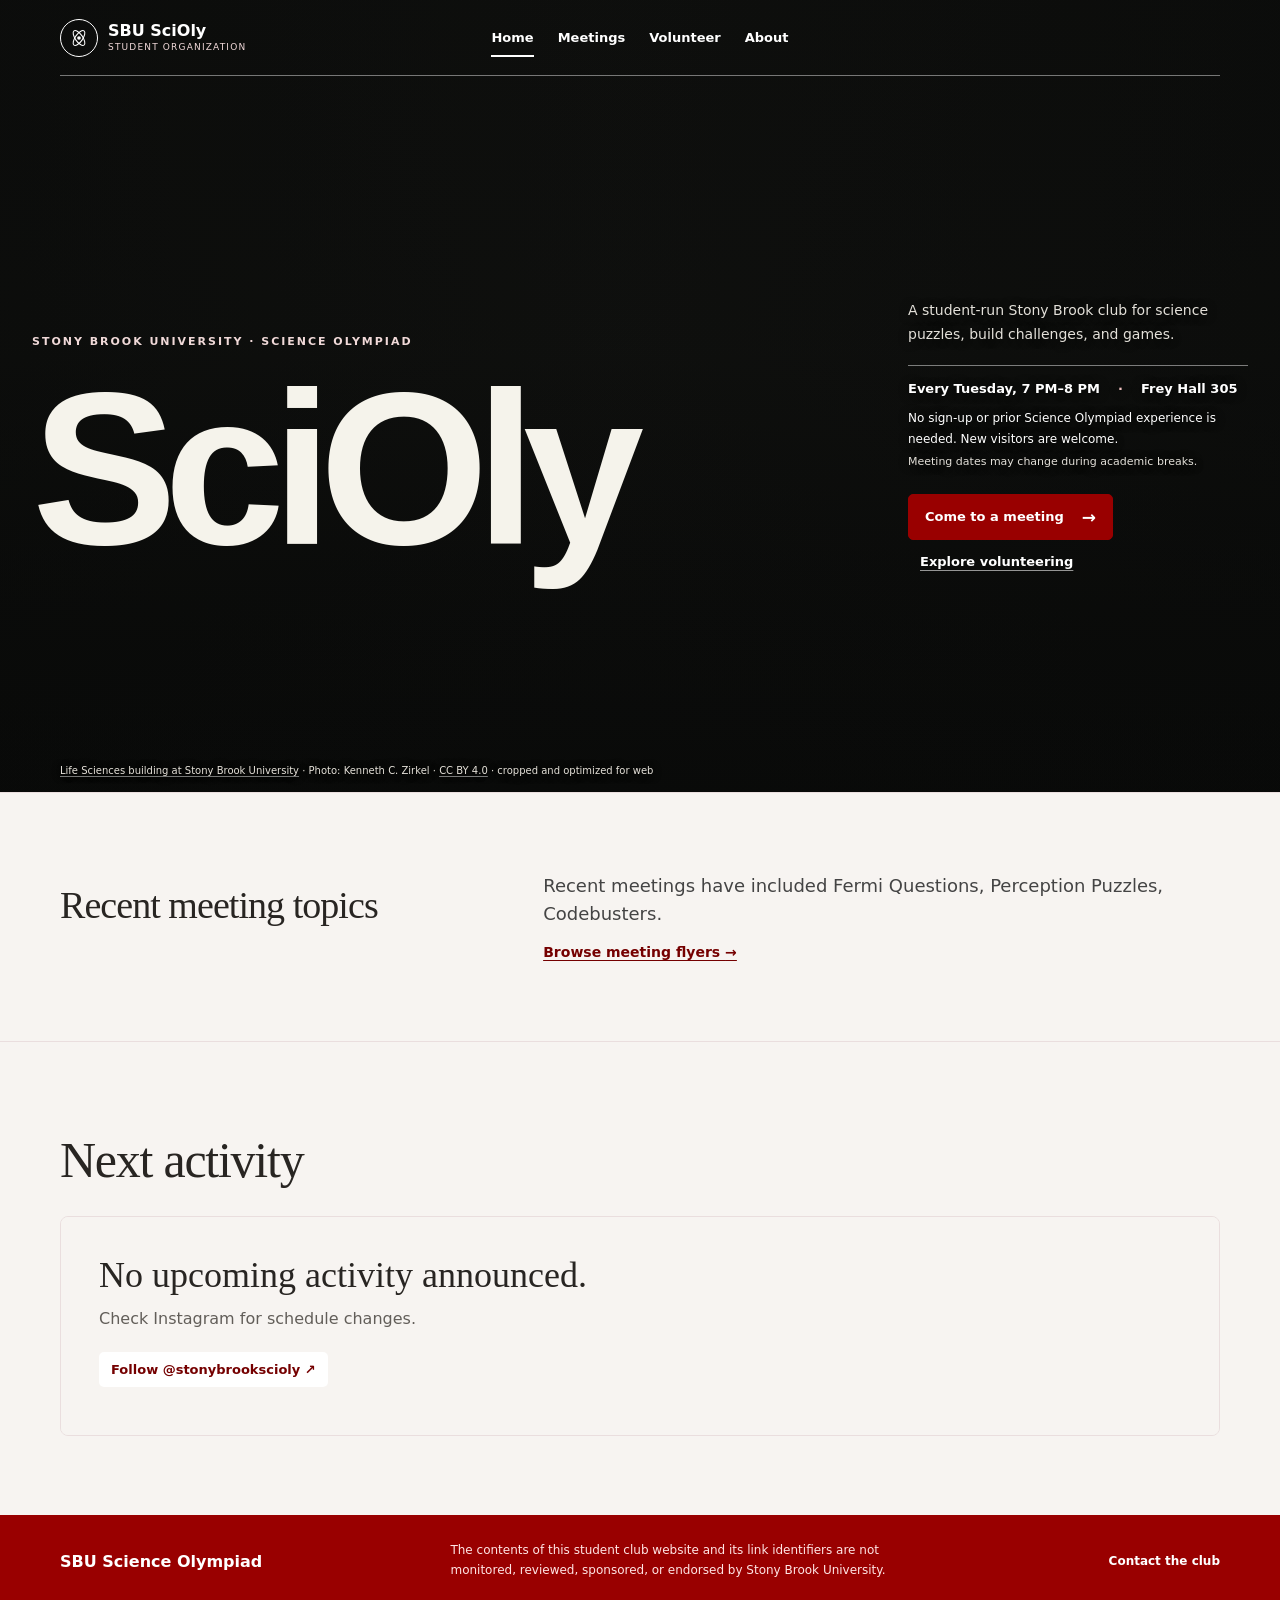
==== commit 79997087: "Improve SBUSciOly website and QA" ====
--- a/index.html
+++ b/index.html
@@ -22,12 +22,12 @@
   <link rel="icon" href="./assets/favicon.svg" type="image/svg+xml">
   <link rel="icon" href="./assets/favicon-32.png" sizes="32x32" type="image/png">
   <link rel="apple-touch-icon" href="./assets/apple-touch-icon.png">
-  <link rel="stylesheet" href="./styles.css?v=f83a340f706c">
+  <link rel="stylesheet" href="./styles.css?v=2421b46e4455">
   <script defer src="./script.js?v=15e307775a57"></script>
-  <script defer src="./data/site.js?v=10992c5cd300"></script>
+  <script defer src="./data/site.js?v=49470de5bc08"></script>
   <script defer src="./data/events.js?v=e25e8d301f98"></script>
   <script defer src="./calendar.js?v=519ecc2b0409"></script>
-  <script defer src="./events-page.js?v=6b4841ac4730"></script>
+  <script defer src="./events-page.js?v=f7d9e9e530cc"></script>
 </head>
 <body>
   <script type="application/json" id="clubConfig">{"meeting":{"day":"Tuesday","startTime":"19:00","endTime":"20:00","timeZone":"America/New_York","building":"Frey Hall","room":"305","attendanceNote":"No sign-up or prior Science Olympiad experience is needed. New visitors are welcome.","updatesNote":"Meeting dates may change during academic breaks."}}</script>
@@ -66,22 +66,32 @@
       <p class="prisma-photo-credit"><a href="https://commons.wikimedia.org/wiki/File:Life_Sciences_building_at_Stony_Brook_University.jpg" target="_blank" rel="noopener noreferrer">Life Sciences building at Stony Brook University</a> · Photo: Kenneth C. Zirkel · <a href="https://creativecommons.org/licenses/by/4.0/" target="_blank" rel="license noopener noreferrer">CC BY 4.0</a> · cropped and optimized for web</p>
       <div class="container prisma-hero__content">
         <div class="prisma-hero__title-block">
-          <p class="prisma-hero__eyebrow">Stony Brook University</p>
+          <p class="prisma-hero__eyebrow">Stony Brook University · Science Olympiad</p>
           <h1 class="prisma-hero__title" id="prisma-title"><span>SciOly</span></h1>
         </div>
         <div class="prisma-hero__support">
           <p>A student-run Stony Brook club for science puzzles, build challenges, and games.</p>
           <div class="prisma-hero__details" aria-label="Weekly meeting time and location"><span data-meeting-field="headline">Every Tuesday, 7 PM–8 PM</span><span data-meeting-field="location">Frey Hall 305</span></div>
           <p class="prisma-hero__attendance" data-meeting-field="attendance">No sign-up or prior Science Olympiad experience is needed. New visitors are welcome.</p>
+          <p class="prisma-hero__schedule-note" data-meeting-field="updates">Meeting dates may change during academic breaks.</p>
           <a class="prisma-hero__cta" href="./meetings.html#schedule">Come to a meeting <span aria-hidden="true">→</span></a>
           <a class="prisma-hero__secondary" href="./volunteer.html">Explore volunteering</a>
         </div>
       </div>
     </section>
+    <section class="section home-activities" aria-labelledby="home-activities-title">
+      <div class="container home-activities__layout">
+        <h2 id="home-activities-title">Recent meeting topics</h2>
+        <div>
+          <p id="homeRecentActivities">Meetings bring together codebreaking, estimation puzzles, games, and build challenges.</p>
+          <a class="text-inline-link" href="./meetings.html#archive">Browse meeting flyers <span aria-hidden="true">→</span></a>
+        </div>
+      </div>
+    </section>
     <section class="section home-upcoming" aria-labelledby="home-upcoming-title">
       <div class="container">
-        <div class="section-heading split-heading"><h2 id="home-upcoming-title">Next activity</h2><p data-meeting-field="updates">Meeting dates may change during academic breaks.</p></div>
-        <section class="next-event next-event-slot" id="homeNextEvent" aria-live="polite" aria-label="Next announced meeting">
+        <div class="section-heading split-heading"><h2 id="home-upcoming-title">Next activity</h2></div>
+        <section class="next-event next-event-slot" id="homeNextEvent" aria-live="polite" aria-label="Next announced activity">
           <div class="next-pending"><h3>No upcoming activity announced.</h3><p>We post schedule changes on Instagram.</p><a class="empty-state-link" data-site-link="instagram" href="https://www.instagram.com/stonybrookscioly/" target="_blank" rel="noopener noreferrer">Follow @stonybrookscioly ↗</a></div>
         </section>
       </div>
--- a/styles.css
+++ b/styles.css
@@ -81,7 +81,7 @@
 .prisma-nav .nav-cta:hover { color: #fff; background: var(--red); border-color: #fff; }
 .prisma-nav .mobile-toggle { border-color: #ffffff90; background: transparent; }
 .prisma-nav .mobile-toggle span { background: #fff; }
-.prisma-hero { position: relative; isolation: isolate; display: flex; min-height: 100vh; min-height: 100svh; overflow: hidden; color: #f5f3eb; background: #111210; }
+.prisma-hero { position: relative; isolation: isolate; display: flex; min-height: min(88vh, 820px); min-height: min(88svh, 820px); overflow: hidden; color: #f5f3eb; background: #111210; }
 .prisma-campus { position: absolute; z-index: 0; inset: 0; margin: 0; overflow: hidden; }
 .prisma-campus picture, .prisma-campus img { display: block; width: 100%; height: 100%; }
 .prisma-campus img { object-fit: cover; object-position: 50% 50%; animation: prisma-campus-drift 36s ease-in-out infinite alternate; }
@@ -99,6 +99,7 @@
 .prisma-hero__support { max-width: 340px; justify-self: end; padding-bottom: 10px; }
 .prisma-hero__support p { color: #e3e0d9; font-size: 14px; line-height: 1.7; text-shadow: 0 1px 10px #0009; }
 .prisma-hero__support .prisma-hero__attendance { margin-top: 10px; color: #fff; font-size: 12px; }
+.prisma-hero__support .prisma-hero__schedule-note { margin-top: 4px; color: #e3e0d9; font-size: 11px; }
 .prisma-hero__details { display: flex; flex-wrap: wrap; gap: 6px 18px; margin-top: 18px; padding-top: 13px; color: #fff; border-top: 1px solid #ffffff75; font-size: 13px; font-weight: 650; line-height: 1.5; text-shadow: 0 1px 10px #0009; }
 .prisma-hero__details span + span::before { content: "·"; margin-right: 18px; color: #f2c2c2; }
 .prisma-hero__cta { display: inline-flex; align-items: center; justify-content: space-between; gap: 18px; min-height: 46px; margin-top: 22px; padding: 0 16px; color: #fff; background: var(--red); border: 1px solid var(--red); border-radius: 5px; font-size: 13px; font-weight: 650; transition: background-color .18s ease, border-color .18s ease; }
@@ -109,6 +110,13 @@
 .prisma-hero a:focus-visible, .prisma-nav a:focus-visible, .prisma-nav button:focus-visible { outline-color: #fff; }
 .prisma-hero__secondary { display: inline-block; margin: 14px 0 0 12px; color: #fff; font-size: 13px; font-weight: 600; text-decoration: underline; text-decoration-color: #ffffff90; text-underline-offset: 4px; }
 .prisma-hero__secondary:hover { text-decoration-color: currentColor; }
+
+.home-activities { background: var(--wash); border-block: 1px solid var(--line); }
+.home-activities__layout { display: grid; grid-template-columns: .8fr 1.2fr; align-items: start; gap: 32px; }
+.home-activities h2 { max-width: 380px; font-family: Georgia, "Times New Roman", serif; font-size: clamp(27px, 3.5vw, 38px); font-weight: 500; line-height: 1.12; }
+.home-activities p { max-width: 640px; color: #444; font-size: 18px; line-height: 1.55; }
+.text-inline-link { display: inline-block; margin-top: 16px; color: var(--red-dark); border-bottom: 1px solid #b88; font-size: 14px; font-weight: 600; text-underline-offset: 4px; }
+.text-inline-link:hover { border-bottom-color: currentColor; }
 .home-upcoming { background: var(--wash); }
 .page-intro { margin-top: 0; padding: clamp(52px, 6vw, 78px) 0; color: var(--ink); background: var(--wash); border-bottom: 1px solid var(--line); }
 .page-intro .kicker { color: var(--red-dark); }
@@ -245,16 +253,15 @@
 .eboard-empty { display: flex; align-items: center; gap: 16px; margin-top: 22px; padding: 22px; color: #555; background: #fff; border: 1px solid var(--line); border-radius: var(--card-radius); }
 .eboard-empty span { color: var(--red); font-size: 25px; }
 .eboard-empty p { font-size: 13px; }
-.officer-grid:has(.officer-card) { --photo-size: 96px; display: grid; grid-template-columns: repeat(3, minmax(0, 1fr)); align-items: start; gap: 24px; margin-top: 24px; }
-.officer-card { display: grid; grid-template-columns: var(--photo-size) minmax(0, 1fr); grid-template-rows: min-content min-content min-content; align-content: center; align-items: center; gap: 5px 14px; min-width: 0; min-height: var(--photo-size); padding: 12px; overflow-wrap: anywhere; background: #fff; border: 1px solid #e9e2df; border-radius: var(--card-radius); }
-.officer-card img, .officer-avatar { grid-column: 1; grid-row: 1 / 4; width: var(--photo-size); height: var(--photo-size); background: #f3e9e7; }
-.officer-card img { object-fit: cover; object-position: center 30%; }
-.officer-avatar { display: grid; place-items: center; color: var(--red-dark); font-size: 16px; font-weight: 700; letter-spacing: .04em; }
-.officer-role { grid-column: 2; grid-row: 1; color: #555; font-size: 11px; font-weight: 700; line-height: 1.4; text-transform: uppercase; }
-.officer-card strong { grid-column: 2; grid-row: 2; font-size: 16px; line-height: 1.3; }
-.officer-social { grid-column: 2; grid-row: 3; justify-self: start; align-self: start; margin-top: 3px; color: var(--red-dark); font-size: 12px; text-decoration: underline; text-underline-offset: 3px; }
+.officer-grid:has(.officer-card) { display: grid; grid-template-columns: repeat(3, minmax(0, 1fr)); align-items: start; gap: 0 28px; margin-top: 24px; }
+.officer-card { display: flex; flex-direction: column; align-items: flex-start; gap: 6px; min-width: 0; min-height: 100px; padding: 18px 8px; overflow-wrap: anywhere; border-top: 1px solid var(--line); }
+.officer-card img { width: 76px; height: 76px; margin-bottom: 5px; object-fit: cover; object-position: center 30%; border-radius: 50%; }
+.officer-role { color: #555; font-size: 11px; font-weight: 700; line-height: 1.4; text-transform: uppercase; }
+.officer-card strong { font-size: 16px; line-height: 1.3; }
+.officer-social { margin-top: 3px; color: var(--red-dark); font-size: 12px; text-decoration: underline; text-underline-offset: 3px; }
 
 .contact-layout { display: grid; grid-template-columns: .9fr 1.1fr; gap: 60px; }
+.meeting-connections-intro { max-width: 360px; margin-top: 16px; color: var(--muted); }
 .contact-links { border-top: 1px solid var(--line); }
 .contact-link { display: grid; grid-template-columns: 90px minmax(0, 1fr) 36px; align-items: center; gap: 14px; padding: 18px 0; border-bottom: 1px solid var(--line); }
 .contact-link:hover { color: var(--red); }
@@ -282,6 +289,7 @@
   .prisma-hero__support { max-width: 520px; justify-self: start; padding-bottom: 0; }
   .split-heading { display: block; }
   .split-heading > p { margin-top: 14px; }
+  .home-activities__layout { grid-template-columns: 1fr; gap: 18px; }
   .volunteer-layout { gap: 42px; }
 }
 @media (max-width: 840px) {
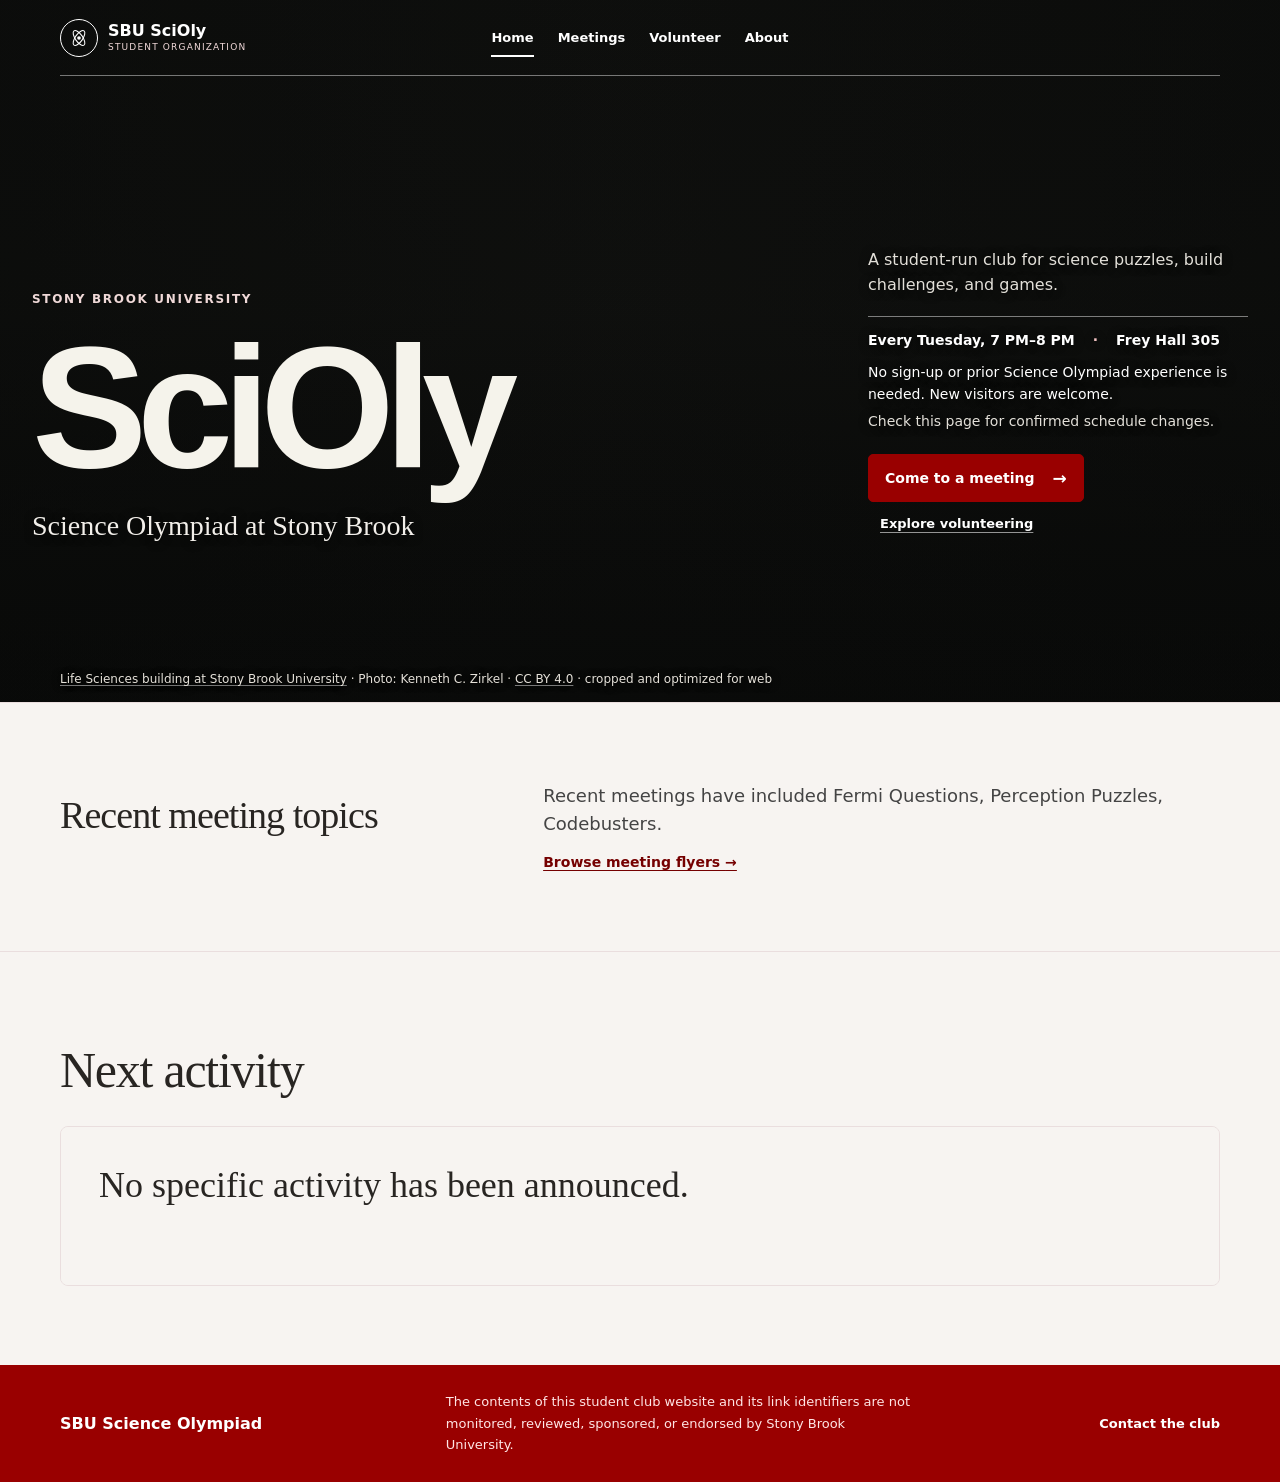
==== commit 0f194ce2: "minor ui/ux fixes + some bug fixes" ====
--- a/index.html
+++ b/index.html
@@ -22,15 +22,15 @@
   <link rel="icon" href="./assets/favicon.svg" type="image/svg+xml">
   <link rel="icon" href="./assets/favicon-32.png" sizes="32x32" type="image/png">
   <link rel="apple-touch-icon" href="./assets/apple-touch-icon.png">
-  <link rel="stylesheet" href="./styles.css?v=2421b46e4455">
+  <link rel="stylesheet" href="./styles.css?v=3439718c6012">
   <script defer src="./script.js?v=15e307775a57"></script>
-  <script defer src="./data/site.js?v=49470de5bc08"></script>
-  <script defer src="./data/events.js?v=e25e8d301f98"></script>
+  <script defer src="./data/site.js?v=b73545c479e9"></script>
+  <script defer src="./data/events.js?v=d93931b4c650"></script>
   <script defer src="./calendar.js?v=519ecc2b0409"></script>
-  <script defer src="./events-page.js?v=f7d9e9e530cc"></script>
+  <script defer src="./events-page.js?v=af5f977d6a36"></script>
 </head>
 <body>
-  <script type="application/json" id="clubConfig">{"meeting":{"day":"Tuesday","startTime":"19:00","endTime":"20:00","timeZone":"America/New_York","building":"Frey Hall","room":"305","attendanceNote":"No sign-up or prior Science Olympiad experience is needed. New visitors are welcome.","updatesNote":"Meeting dates may change during academic breaks."}}</script>
+  <script type="application/json" id="clubConfig">{"meeting":{"day":"Tuesday","startTime":"19:00","endTime":"20:00","timeZone":"America/New_York","building":"Frey Hall","room":"305","attendanceNote":"No sign-up or prior Science Olympiad experience is needed. New visitors are welcome.","updatesNote":"Check this page for confirmed schedule changes.","scheduleNotice":""}}</script>
   <a class="skip-link" href="#main">Skip to content</a>
   <!-- SHARED HEADER START -->
 <header class="nav-shell prisma-nav">
@@ -66,14 +66,18 @@
       <p class="prisma-photo-credit"><a href="https://commons.wikimedia.org/wiki/File:Life_Sciences_building_at_Stony_Brook_University.jpg" target="_blank" rel="noopener noreferrer">Life Sciences building at Stony Brook University</a> · Photo: Kenneth C. Zirkel · <a href="https://creativecommons.org/licenses/by/4.0/" target="_blank" rel="license noopener noreferrer">CC BY 4.0</a> · cropped and optimized for web</p>
       <div class="container prisma-hero__content">
         <div class="prisma-hero__title-block">
-          <p class="prisma-hero__eyebrow">Stony Brook University · Science Olympiad</p>
+          <p class="prisma-hero__eyebrow">STONY BROOK UNIVERSITY</p>
           <h1 class="prisma-hero__title" id="prisma-title"><span>SciOly</span></h1>
+          <p class="prisma-hero__descriptor">Science Olympiad at Stony Brook</p>
         </div>
         <div class="prisma-hero__support">
-          <p>A student-run Stony Brook club for science puzzles, build challenges, and games.</p>
+          <p>A student-run club for science puzzles, build challenges, and games.</p>
           <div class="prisma-hero__details" aria-label="Weekly meeting time and location"><span data-meeting-field="headline">Every Tuesday, 7 PM–8 PM</span><span data-meeting-field="location">Frey Hall 305</span></div>
           <p class="prisma-hero__attendance" data-meeting-field="attendance">No sign-up or prior Science Olympiad experience is needed. New visitors are welcome.</p>
-          <p class="prisma-hero__schedule-note" data-meeting-field="updates">Meeting dates may change during academic breaks.</p>
+          <p class="prisma-hero__schedule-note" data-meeting-field="updates">Check this page for confirmed schedule changes.</p>
+          <!-- SCHEDULE NOTICE START -->
+
+<!-- SCHEDULE NOTICE END -->
           <a class="prisma-hero__cta" href="./meetings.html#schedule">Come to a meeting <span aria-hidden="true">→</span></a>
           <a class="prisma-hero__secondary" href="./volunteer.html">Explore volunteering</a>
         </div>
@@ -92,7 +96,9 @@
       <div class="container">
         <div class="section-heading split-heading"><h2 id="home-upcoming-title">Next activity</h2></div>
         <section class="next-event next-event-slot" id="homeNextEvent" aria-live="polite" aria-label="Next announced activity">
-          <div class="next-pending"><h3>No upcoming activity announced.</h3><p>We post schedule changes on Instagram.</p><a class="empty-state-link" data-site-link="instagram" href="https://www.instagram.com/stonybrookscioly/" target="_blank" rel="noopener noreferrer">Follow @stonybrookscioly ↗</a></div>
+          <div class="next-pending"><h3>No specific activity has been announced.</h3><noscript><!-- GENERATED EVENT FALLBACK START -->
+<p class="event-static-note">Published activity dates are listed below. Check the date before attending.</p><ul class="event-static-list"><li><time datetime="2026-11-10">Nov 10, 2026</time> · 7 PM — Fermi Questions</li><li><time datetime="2026-10-27">Oct 27, 2026</time> · 7 PM — Perception Puzzles</li><li><time datetime="2026-10-06">Oct 6, 2026</time> · 7 PM — Codebusters</li><li><time datetime="2026-09-29">Sep 29, 2026</time> · 7 PM — Club Meeting</li><li><time datetime="2026-09-22">Sep 22, 2026</time> · 7 PM — Say It, Draw It</li><li><time datetime="2026-09-15">Sep 15, 2026</time> · 7 PM — Fast Facts</li><li><time datetime="2026-09-08">Sep 8, 2026</time> · 7 PM — Egg Drop</li></ul>
+<!-- GENERATED EVENT FALLBACK END --></noscript></div>
         </section>
       </div>
     </section>
--- a/styles.css
+++ b/styles.css
@@ -81,28 +81,28 @@
 .prisma-nav .nav-cta:hover { color: #fff; background: var(--red); border-color: #fff; }
 .prisma-nav .mobile-toggle { border-color: #ffffff90; background: transparent; }
 .prisma-nav .mobile-toggle span { background: #fff; }
-.prisma-hero { position: relative; isolation: isolate; display: flex; min-height: min(88vh, 820px); min-height: min(88svh, 820px); overflow: hidden; color: #f5f3eb; background: #111210; }
+.prisma-hero { position: relative; isolation: isolate; display: flex; min-height: min(78vh, 760px); min-height: min(78svh, 760px); overflow: hidden; color: #f5f3eb; background: #111210; }
 .prisma-campus { position: absolute; z-index: 0; inset: 0; margin: 0; overflow: hidden; }
 .prisma-campus picture, .prisma-campus img { display: block; width: 100%; height: 100%; }
-.prisma-campus img { object-fit: cover; object-position: 50% 50%; animation: prisma-campus-drift 36s ease-in-out infinite alternate; }
-@keyframes prisma-campus-drift { from { transform: scale(1.03); } to { transform: scale(1.09) translate3d(-.2%, .25%, 0); } }
-.prisma-photo-credit { position: absolute; z-index: 2; bottom: 14px; left: max(24px, calc((100vw - var(--content)) / 2)); max-width: calc(100% - 48px); color: #e5e1d9; font-size: 10px; line-height: 1.5; text-shadow: 0 1px 8px #000; }
+.prisma-campus img { object-fit: cover; object-position: 50% 50%; }
+.prisma-photo-credit { position: absolute; z-index: 2; bottom: 14px; left: max(24px, calc((100vw - var(--content)) / 2)); max-width: calc(100% - 48px); color: #e5e1d9; font-size: 12px; line-height: 1.5; text-shadow: 0 1px 8px #000; }
 .prisma-photo-credit a { text-decoration: underline; text-decoration-color: #ffffff80; text-underline-offset: 2px; }
 .prisma-photo-credit a:hover { color: #fff; text-decoration-color: currentColor; }
 .prisma-hero__overlay { position: absolute; z-index: 1; inset: 0; pointer-events: none; background: linear-gradient(90deg, #08090870 0%, #0a0a0a1c 48%, #08090870 100%), linear-gradient(0deg, #080908df 0%, #080908a8 24%, #08090834 56%, #08090854 100%); }
-.prisma-hero__content { position: relative; z-index: 3; display: grid; grid-template-columns: minmax(0, 1fr) minmax(260px, 340px); align-items: end; gap: clamp(28px, 6vw, 84px); width: min(1440px, calc(100% - 64px)); margin: auto; padding-block: 150px clamp(44px, 7vh, 78px); }
+.prisma-hero__content { position: relative; z-index: 3; display: grid; grid-template-columns: minmax(0, 1fr) minmax(300px, 380px); align-items: end; gap: clamp(28px, 6vw, 84px); width: min(1440px, calc(100% - 64px)); margin: auto; padding-block: 150px clamp(44px, 7vh, 78px); }
 .prisma-hero__title-block { min-width: 0; }
-.prisma-hero__eyebrow { margin-bottom: clamp(14px, 2vw, 24px); color: #f0d9d8; font-size: 11px; font-weight: 650; letter-spacing: .18em; text-transform: uppercase; }
-.prisma-hero__title { margin: 0; font-family: Arial, Helvetica, sans-serif; font-size: clamp(116px, 17vw, 250px); font-weight: 600; line-height: .86; letter-spacing: -.06em; }
+.prisma-hero__eyebrow { margin-bottom: clamp(14px, 2vw, 24px); color: #f0d9d8; font-size: 12px; font-weight: 650; letter-spacing: .14em; text-transform: uppercase; }
+.prisma-hero__title { margin: 0; font-family: Arial, Helvetica, sans-serif; font-size: clamp(108px, 13.5vw, 188px); font-weight: 600; line-height: .86; letter-spacing: -.06em; }
 .prisma-hero__title span { display: inline-block; padding: 0 .06em .08em 0; animation: prisma-word-arrive 420ms ease-out both; }
+.prisma-hero__descriptor { max-width: 420px; margin: 12px 0 0; color: #f2efea; font-family: Georgia, "Times New Roman", serif; font-size: clamp(21px, 2.2vw, 28px); line-height: 1.2; text-shadow: 0 1px 10px #0009; }
 @keyframes prisma-word-arrive { from { opacity: 0; transform: translateY(.12em); } to { opacity: 1; transform: translateY(0); } }
-.prisma-hero__support { max-width: 340px; justify-self: end; padding-bottom: 10px; }
-.prisma-hero__support p { color: #e3e0d9; font-size: 14px; line-height: 1.7; text-shadow: 0 1px 10px #0009; }
-.prisma-hero__support .prisma-hero__attendance { margin-top: 10px; color: #fff; font-size: 12px; }
-.prisma-hero__support .prisma-hero__schedule-note { margin-top: 4px; color: #e3e0d9; font-size: 11px; }
-.prisma-hero__details { display: flex; flex-wrap: wrap; gap: 6px 18px; margin-top: 18px; padding-top: 13px; color: #fff; border-top: 1px solid #ffffff75; font-size: 13px; font-weight: 650; line-height: 1.5; text-shadow: 0 1px 10px #0009; }
+.prisma-hero__support { max-width: 380px; justify-self: end; padding-bottom: 10px; }
+.prisma-hero__support p { color: #e3e0d9; font-size: 16px; line-height: 1.6; text-shadow: 0 1px 10px #0009; }
+.prisma-hero__support .prisma-hero__attendance { margin-top: 10px; color: #fff; font-size: 14px; }
+.prisma-hero__support .prisma-hero__schedule-note { margin-top: 4px; color: #e3e0d9; font-size: 14px; }
+.prisma-hero__details { display: flex; flex-wrap: wrap; gap: 6px 18px; margin-top: 18px; padding-top: 13px; color: #fff; border-top: 1px solid #ffffff75; font-size: 14px; font-weight: 650; line-height: 1.5; text-shadow: 0 1px 10px #0009; }
 .prisma-hero__details span + span::before { content: "·"; margin-right: 18px; color: #f2c2c2; }
-.prisma-hero__cta { display: inline-flex; align-items: center; justify-content: space-between; gap: 18px; min-height: 46px; margin-top: 22px; padding: 0 16px; color: #fff; background: var(--red); border: 1px solid var(--red); border-radius: 5px; font-size: 13px; font-weight: 650; transition: background-color .18s ease, border-color .18s ease; }
+.prisma-hero__cta { display: inline-flex; align-items: center; justify-content: space-between; gap: 18px; min-height: 48px; margin-top: 22px; padding: 0 16px; color: #fff; background: var(--red); border: 1px solid var(--red); border-radius: 5px; font-size: 14px; font-weight: 650; transition: background-color .18s ease, border-color .18s ease; }
 .prisma-hero__cta > span { color: currentColor; font-size: 17px; transition: transform .18s ease; }
 .prisma-hero__cta:hover { background: var(--red-dark); border-color: var(--red-dark); }
 .prisma-hero__cta:hover > span { transform: translateX(3px); }
@@ -122,6 +122,16 @@
 .page-intro .kicker { color: var(--red-dark); }
 .page-intro h1 { max-width: 1000px; margin: 13px 0; font-family: Arial, Helvetica, sans-serif; font-size: clamp(46px, 7vw, 84px); font-weight: 600; line-height: .98; letter-spacing: -.055em; }
 .page-intro > .container > p:last-child { max-width: 650px; color: var(--muted); font-size: 17px; line-height: 1.65; }
+@media (min-width: 761px) {
+  .meetings-intro { padding-block: 38px 42px; }
+  .meetings-intro h1 { font-size: clamp(46px, 5.6vw, 68px); }
+}
+.schedule-change-notice { margin: 0 0 24px; padding: 12px 16px; color: var(--ink); background: var(--wash); border-left: 3px solid var(--red); font-size: 15px; line-height: 1.5; }
+.prisma-hero .schedule-change-notice { color: #fff; background: #111a; border-left-color: #f2d1d1; }
+.event-static-note { color: var(--muted); font-size: 14px; }
+.event-static-list { display: grid; gap: 8px; margin: 16px 0 0; padding-left: 20px; color: var(--ink); font-size: 14px; }
+#schedule.section { padding-top: clamp(42px, 4vw, 54px); }
+#schedule .section-heading { margin-bottom: 18px; }
 
 .section-heading { margin-bottom: 28px; }
 .split-heading { display: flex; align-items: end; justify-content: space-between; gap: 30px; }
@@ -155,10 +165,8 @@
 .next-pending h3 { margin: 0 0 10px; font-family: Georgia, "Times New Roman", serif; font-size: clamp(26px, 3vw, 36px); line-height: 1.14; font-weight: 500; }
 .next-pending p { max-width: 480px; color: var(--muted); }
 .next-event:has(.next-pending) { color: var(--ink); background: var(--wash); border-color: var(--line); }
-.next-event:has(.next-pending) { min-height: 220px; }
+.next-event:has(.next-pending) { min-height: 160px; }
 .next-event:has(.next-pending) .next-pending { padding: clamp(24px, 4vw, 38px); background: var(--wash); }
-.empty-state-link { display: inline-flex; align-items: center; gap: 8px; margin-top: 20px; padding: 10px 12px; color: var(--red-dark); background: #fff; border-radius: 5px; font-size: 13px; font-weight: 650; }
-.empty-state-link:hover { color: #fff; background: var(--red); }
 .missing-poster { padding: 22px; color: var(--red-dark); text-align: center; font-size: 14px; }
 #gbm-calendar-actions { display: flex; flex-wrap: wrap; align-items: center; gap: .65rem; margin-top: 1.25rem; }
 #gbm-calendar-actions:empty { display: none; }
@@ -229,6 +237,7 @@
 .volunteer-copy { max-width: 420px; margin-top: 20px; color: #555; font-size: 16px; }
 .volunteer-cta { background: var(--wash); }
 .volunteer-cta h2 { margin: 0 0 8px; }
+.volunteer-cta p { max-width: 620px; margin-bottom: 16px; color: var(--muted); font-size: 16px; }
 .volunteer-timeline { margin-top: 12px; padding-left: 22px; border-left: 1px solid #ccc; }
 .timeline-item { position: relative; margin-bottom: 16px; padding: 20px; background: #fff; border: 1px solid var(--line); border-radius: var(--card-radius); }
 .timeline-item:last-child { margin-bottom: 0; }
@@ -267,13 +276,13 @@
 .contact-link:hover { color: var(--red); }
 .contact-link > span { color: #555; font-size: 12px; font-weight: 600; }
 .contact-link strong { overflow-wrap: anywhere; font-size: 14px; }
-.contact-link b { display: grid; place-items: center; width: 34px; height: 34px; background: #f1f1f1; border-radius: 50%; font-size: 17px; }
+.contact-link b { display: block; width: auto; height: auto; color: var(--red-dark); background: transparent; border-radius: 0; font-size: 15px; }
 .footer { padding: 26px 0; color: #fff; background: var(--red); }
 .footer-inner { display: flex; align-items: center; justify-content: space-between; gap: 30px; }
 .footer-inner > strong { white-space: nowrap; font-size: 16px; }
 .footer-inner > strong span { color: #fff; }
-.footer-inner p { max-width: 470px; color: #ffe5e5; font-size: 12px; }
-.footer-inner a { white-space: nowrap; font-size: 12px; font-weight: 700; text-underline-offset: 3px; }
+.footer-inner p { max-width: 470px; color: #ffe5e5; font-size: 13px; }
+.footer-inner a { white-space: nowrap; font-size: 13px; font-weight: 700; text-underline-offset: 3px; }
 .footer-inner a:hover { text-decoration: underline; }
 
 @media (max-width: 1050px) {
@@ -307,8 +316,7 @@
   .prisma-campus img { object-position: center; }
   .prisma-hero__title { font-size: clamp(96px, 21vw, 150px); letter-spacing: -.05em; }
   .prisma-hero__support { max-width: 440px; }
-  .prisma-photo-credit { bottom: 12px; left: 18px; max-width: calc(100% - 36px); font-size: 9px; }
-  .prisma-hero__support p { font-size: 13px; }
+  .prisma-photo-credit { bottom: 12px; left: 18px; max-width: calc(100% - 36px); font-size: 12px; }
   .prisma-hero__cta { margin-top: 16px; }
   .prisma-hero__secondary { margin-left: 8px; }
   .meeting-grid, .next-event, .photo-grid, .volunteer-layout, .about-layout, .contact-layout { grid-template-columns: 1fr; }
@@ -325,7 +333,7 @@
 @media (max-width: 420px) {
   .prisma-hero__content { padding-block: 122px 34px; }
   .prisma-hero__title { font-size: clamp(84px, 21.5vw, 108px); letter-spacing: -.045em; }
-  .prisma-hero__eyebrow { margin-bottom: 18px; font-size: 9px; }
+  .prisma-hero__eyebrow { margin-bottom: 18px; font-size: 10px; letter-spacing: .1em; }
   .poster-grid { grid-template-columns: repeat(2, minmax(0, 1fr)); gap: 12px; }
   .poster-info { display: flex; }
   .contact-link { grid-template-columns: 72px minmax(0, 1fr) 32px; gap: 8px; }
@@ -338,7 +346,6 @@
 @media (prefers-reduced-motion: reduce) {
   html { scroll-behavior: auto; }
   *, *::before, *::after { scroll-behavior: auto !important; transition-duration: .01ms !important; animation-duration: .01ms !important; animation-iteration-count: 1 !important; }
-  .prisma-campus img { animation: none; }
   .prisma-hero__title span { clip-path: none; transform: none; animation: none; }
 }
 
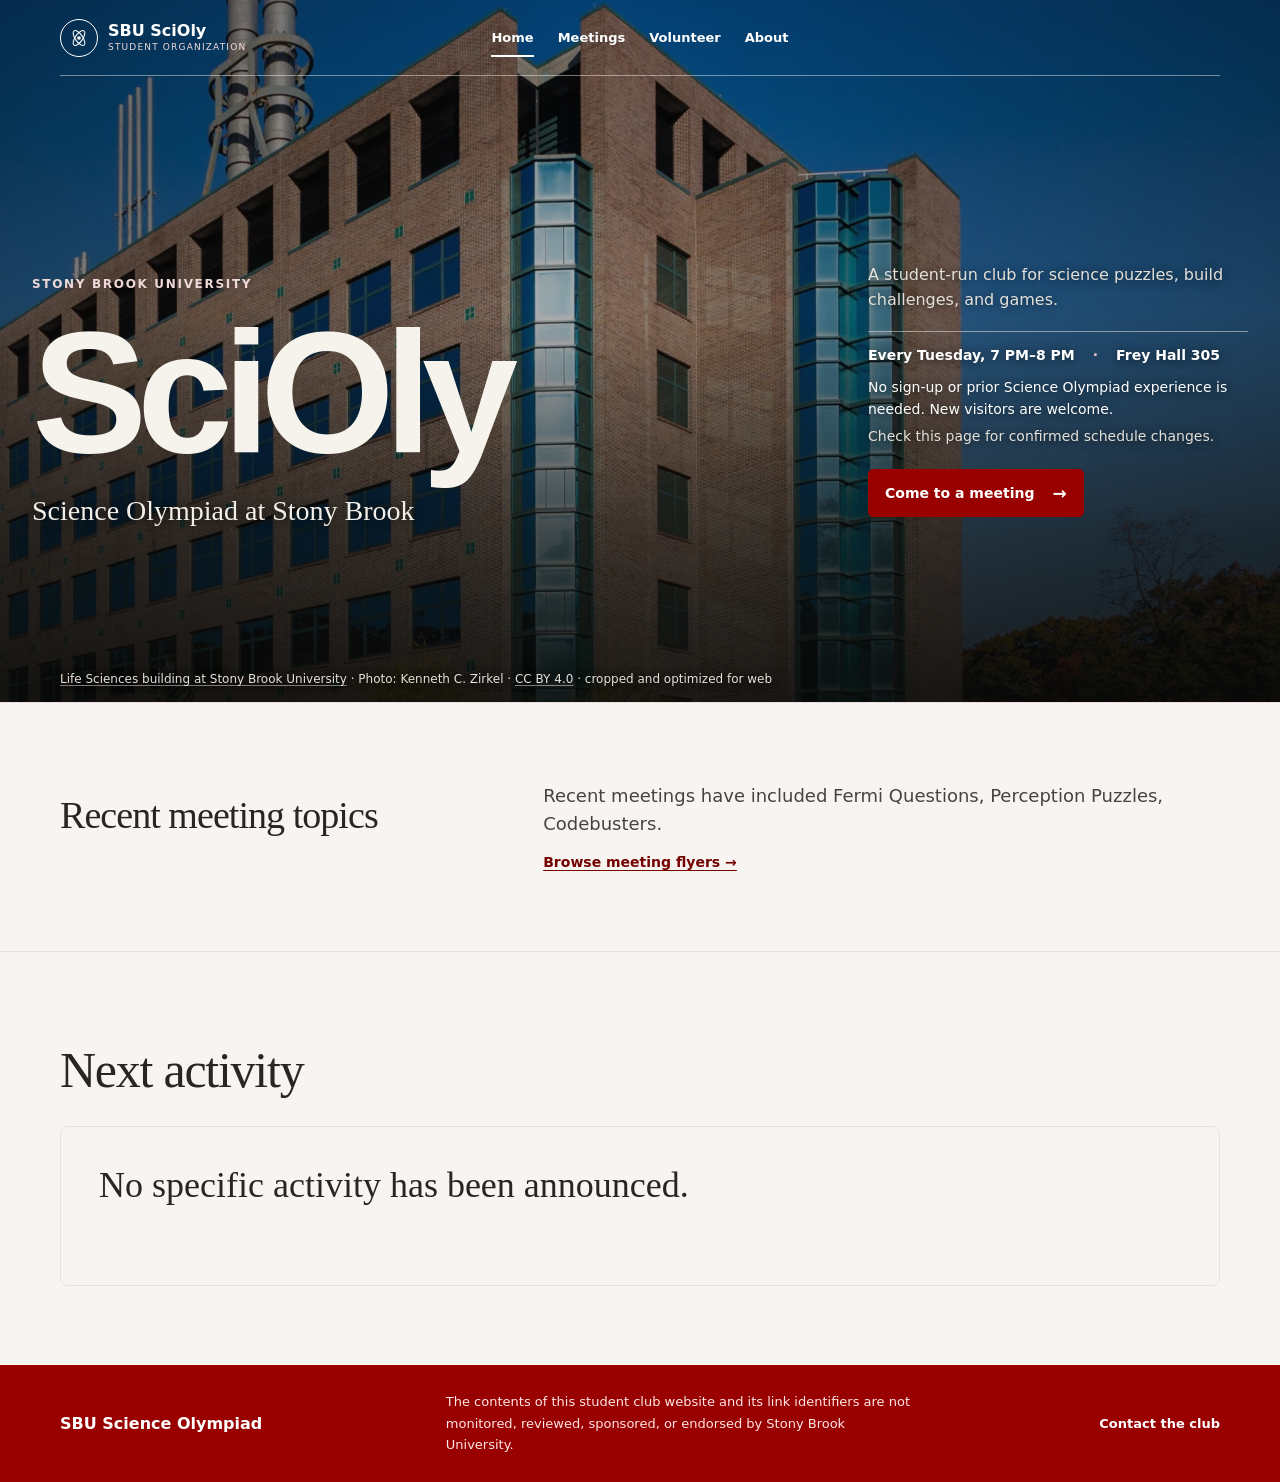
==== commit 72857752: "maintenance" ====
--- a/index.html
+++ b/index.html
@@ -22,7 +22,7 @@
   <link rel="icon" href="./assets/favicon.svg" type="image/svg+xml">
   <link rel="icon" href="./assets/favicon-32.png" sizes="32x32" type="image/png">
   <link rel="apple-touch-icon" href="./assets/apple-touch-icon.png">
-  <link rel="stylesheet" href="./styles.css?v=3439718c6012">
+  <link rel="stylesheet" href="./styles.css?v=f69927abe110">
   <script defer src="./script.js?v=15e307775a57"></script>
   <script defer src="./data/site.js?v=b73545c479e9"></script>
   <script defer src="./data/events.js?v=d93931b4c650"></script>
@@ -79,7 +79,6 @@
 
 <!-- SCHEDULE NOTICE END -->
           <a class="prisma-hero__cta" href="./meetings.html#schedule">Come to a meeting <span aria-hidden="true">→</span></a>
-          <a class="prisma-hero__secondary" href="./volunteer.html">Explore volunteering</a>
         </div>
       </div>
     </section>
@@ -96,7 +95,7 @@
       <div class="container">
         <div class="section-heading split-heading"><h2 id="home-upcoming-title">Next activity</h2></div>
         <section class="next-event next-event-slot" id="homeNextEvent" aria-live="polite" aria-label="Next announced activity">
-          <div class="next-pending"><h3>No specific activity has been announced.</h3><noscript><!-- GENERATED EVENT FALLBACK START -->
+          <div class="next-pending"><noscript><!-- GENERATED EVENT FALLBACK START -->
 <p class="event-static-note">Published activity dates are listed below. Check the date before attending.</p><ul class="event-static-list"><li><time datetime="2026-11-10">Nov 10, 2026</time> · 7 PM — Fermi Questions</li><li><time datetime="2026-10-27">Oct 27, 2026</time> · 7 PM — Perception Puzzles</li><li><time datetime="2026-10-06">Oct 6, 2026</time> · 7 PM — Codebusters</li><li><time datetime="2026-09-29">Sep 29, 2026</time> · 7 PM — Club Meeting</li><li><time datetime="2026-09-22">Sep 22, 2026</time> · 7 PM — Say It, Draw It</li><li><time datetime="2026-09-15">Sep 15, 2026</time> · 7 PM — Fast Facts</li><li><time datetime="2026-09-08">Sep 8, 2026</time> · 7 PM — Egg Drop</li></ul>
 <!-- GENERATED EVENT FALLBACK END --></noscript></div>
         </section>
--- a/styles.css
+++ b/styles.css
@@ -108,8 +108,6 @@
 .prisma-hero__cta:hover > span { transform: translateX(3px); }
 .prisma-hero__cta:focus-visible { outline-color: #fff; }
 .prisma-hero a:focus-visible, .prisma-nav a:focus-visible, .prisma-nav button:focus-visible { outline-color: #fff; }
-.prisma-hero__secondary { display: inline-block; margin: 14px 0 0 12px; color: #fff; font-size: 13px; font-weight: 600; text-decoration: underline; text-decoration-color: #ffffff90; text-underline-offset: 4px; }
-.prisma-hero__secondary:hover { text-decoration-color: currentColor; }
 
 .home-activities { background: var(--wash); border-block: 1px solid var(--line); }
 .home-activities__layout { display: grid; grid-template-columns: .8fr 1.2fr; align-items: start; gap: 32px; }
@@ -165,7 +163,7 @@
 .next-pending h3 { margin: 0 0 10px; font-family: Georgia, "Times New Roman", serif; font-size: clamp(26px, 3vw, 36px); line-height: 1.14; font-weight: 500; }
 .next-pending p { max-width: 480px; color: var(--muted); }
 .next-event:has(.next-pending) { color: var(--ink); background: var(--wash); border-color: var(--line); }
-.next-event:has(.next-pending) { min-height: 160px; }
+.next-event:has(.next-pending) { min-height: 160px; align-self: start; }
 .next-event:has(.next-pending) .next-pending { padding: clamp(24px, 4vw, 38px); background: var(--wash); }
 .missing-poster { padding: 22px; color: var(--red-dark); text-align: center; font-size: 14px; }
 #gbm-calendar-actions { display: flex; flex-wrap: wrap; align-items: center; gap: .65rem; margin-top: 1.25rem; }
@@ -318,7 +316,6 @@
   .prisma-hero__support { max-width: 440px; }
   .prisma-photo-credit { bottom: 12px; left: 18px; max-width: calc(100% - 36px); font-size: 12px; }
   .prisma-hero__cta { margin-top: 16px; }
-  .prisma-hero__secondary { margin-left: 8px; }
   .meeting-grid, .next-event, .photo-grid, .volunteer-layout, .about-layout, .contact-layout { grid-template-columns: 1fr; }
   .next-poster { min-height: 240px; max-height: 380px; }
   .next-poster img { max-height: 340px; }
@@ -340,8 +337,8 @@
   .dialog-bar, .dialog-bottom { padding: 12px; }
 }
 @media (max-width: 360px) {
+  .prisma-hero__content { padding-bottom: 82px; }
   .prisma-hero__title { font-size: 84px; letter-spacing: -.04em; }
-  .prisma-hero__secondary { display: block; margin: 12px 0 0; }
 }
 @media (prefers-reduced-motion: reduce) {
   html { scroll-behavior: auto; }
